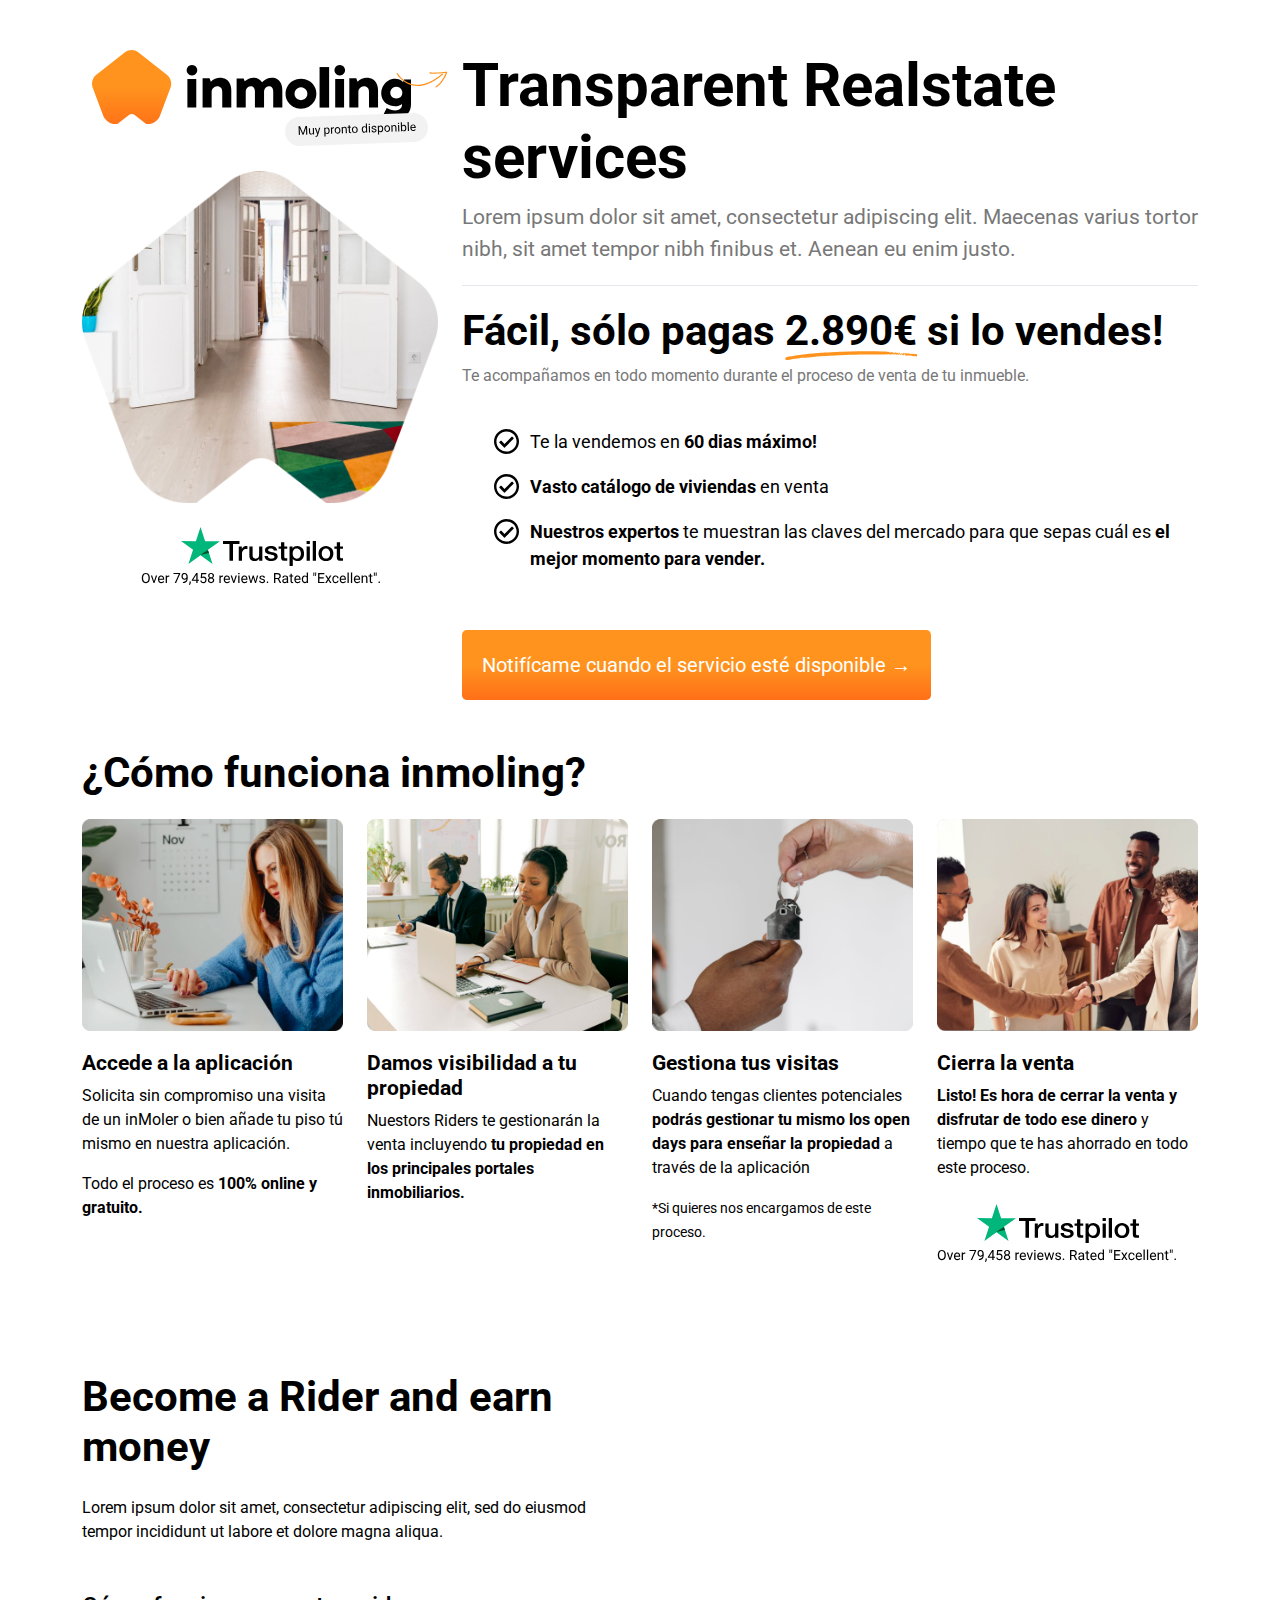
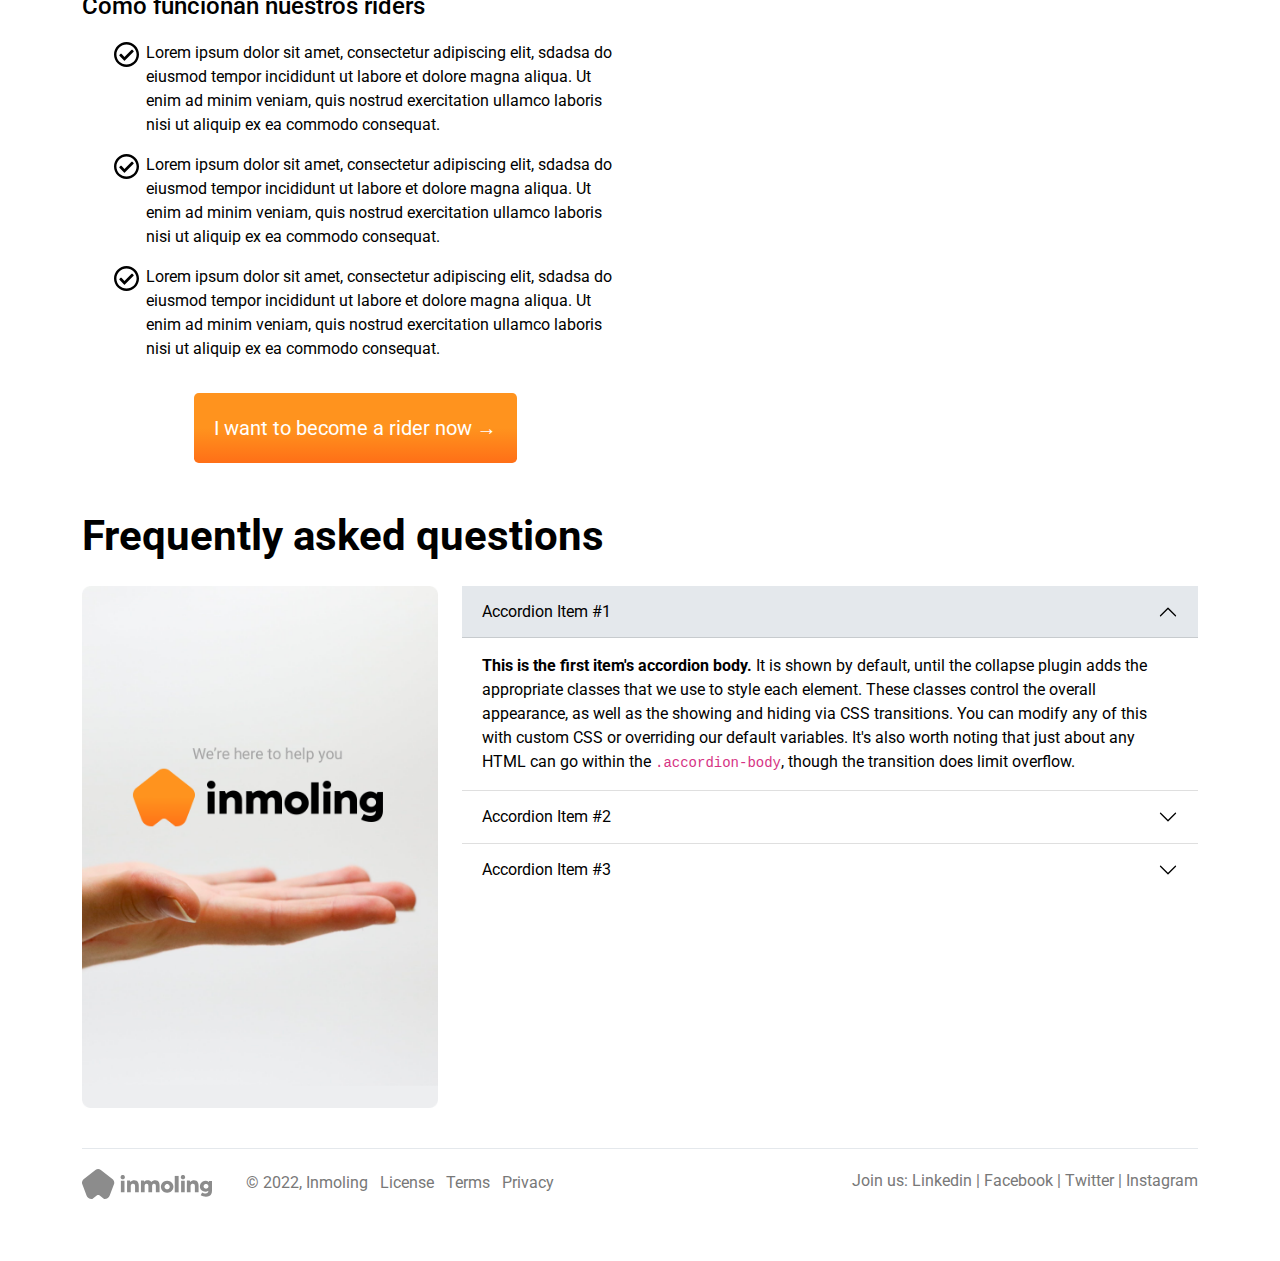
==== inmoling/index.html @ c8039fc0 "up" ====
<!doctype html>
<html lang="en">
  <head>
    <!-- Required meta tags -->
    <meta charset="utf-8">
    <meta name="viewport" content="width=device-width, initial-scale=1">

    <link rel="apple-touch-icon" sizes="180x180" href="apple-touch-icon.png">
    <link rel="icon" type="image/png" sizes="32x32" href="favicon-32x32.png">
    <link rel="icon" type="image/png" sizes="16x16" href="favicon-16x16.png">
    <link rel="manifest" href="site.webmanifest">

    <style>
    @import url('https://fonts.googleapis.com/css2?family=Roboto:wght@300;400;500;700&display=swap');
    </style>

    <!-- Inmoling Prelaunch CSS -->
    <link href="assets/css/inmoling_prelaunch.css" rel="stylesheet" />
    <link href="assets/css/animate.css" rel="stylesheet" />
    <title>Inmoling.com</title>

  </head>

  <body>

  <div class="container">
    <div class="row">
      <div class="col-4">
        <div class="logo text-center">
          <img src="assets/img/logo_prelaunch.svg" alt="" class="img-fluid wow fadeIn">
          <img src="assets/img/2x_glyph_deco.png" alt="" width="374px" class="img-fluid mt-4 wow fadeIn" data-wow-delay="1s">
          <img src="assets/img/trustpilot.svg" alt="" class="img-fluid mt-4 wow fadeIn" data-wow-delay="2s">
          <img src="assets/img/arrow.svg" alt="" class="img-fluid arrow">
        </div>
      </div>
      <div class="col-8">
        <div class="hero-claim">
          <h1 class="wow fadeInRight">Transparent Realstate services</h1>
          <p>Lorem ipsum dolor sit amet, consectetur adipiscing elit. Maecenas varius tortor nibh, sit amet tempor nibh finibus et. Aenean eu enim justo.</p>
        </div>
        <div class="hero-catcher">
          <h1>Fácil, sólo pagas <span class="underline">2.890€</span> si lo vendes!</h1>
          <p>Te acompañamos en todo momento durante el proceso de venta de tu inmueble.</p>
          <ul>
            <li>Te la vendemos en <strong>60 dias máximo!</strong></li>
            <li><strong>Vasto catálogo de viviendas</strong> en venta</li>
            <li><strong>Nuestros expertos</strong> te muestran las claves del mercado para que sepas cuál es <strong>el mejor momento para vender.</strong></li>
          </ul>
          <button type="button" class="btn btn-primary btn-lg in-btn-primary" data-bs-toggle="modal" data-bs-target="#prelaunchModal" >Notifícame cuando el servicio esté disponible →</button>
        </div>
      </div>
    </div>

    <div class="row mt-5">
      <h3 class="in-title-section">¿Cómo funciona inmoling?</h3>
      <div class="col-3">
        <div class="how-it-works">
          <img src="assets/img/how_1.png" alt="" class="img-fluid wow fadeInrounded-3">
          <h5>Accede a la aplicación</h5>
          <p>Solicita sin compromiso una visita de un inMoler o bien añade tu piso tú mismo en nuestra aplicación.</p>
          <p>Todo el proceso es <strong>100% online y gratuito.</strong></p>
        </div>
      </div>
      <div class="col-3">
        <div class="how-it-works">
          <img src="assets/img/how_2.png" alt="" class="img-fluid wow fadeIn rounded-3">
          <h5>Damos visibilidad a tu propiedad</h5>
          <p>Nuestors Riders te gestionarán la venta incluyendo <strong>tu propiedad en los principales portales inmobiliarios.</strong></p>
          <img src="assets/img/part.png" alt="" class="img-fluid rounded-3 wow fadeIn">
        </div>
      </div>
      <div class="col-3">
        <div class="how-it-works">
          <img src="assets/img/how_3.png" alt="" class="img-fluid wow fadeIn rounded-3">
          <h5>Gestiona tus visitas</h5>
          <p>Cuando tengas clientes potenciales <strong>podrás gestionar tu mismo los open days para enseñar la propiedad</strong> a través de la aplicación</p>
          <p><small>*Si quieres nos encargamos de este proceso.</small></p>
        </div>
      </div>
      <div class="col-3">
        <div class="how-it-works">
          <img src="assets/img/how_4.png" alt="" class="img-fluid wow fadeIn rounded-3">
          <h5>Cierra la venta</h5>
          <p><strong>Listo! Es hora de cerrar la venta y disfrutar de todo ese dinero</strong> y tiempo que te has ahorrado en todo este proceso.</p>
          <img src="assets/img/trustpilot.svg" alt="" class="mt-2">
        </div>
      </div>
    </div>

    <div class="row my-5">
      <div class="col-6">
        <div class="become-rider">
          <h3 class="in-title-section mb-4">Become a Rider and earn money</h3>
          <p>Lorem ipsum dolor sit amet, consectetur adipiscing elit, sed do eiusmod tempor incididunt ut labore et dolore magna aliqua.</p>
          <h4 class="mt-5">Cómo funcionan nuestros riders</h4>
          <ul>
            <li>Lorem ipsum dolor sit amet, consectetur adipiscing elit, sdadsa do eiusmod tempor incididunt ut labore et dolore magna aliqua. Ut enim ad minim veniam, quis nostrud exercitation ullamco laboris nisi ut aliquip ex ea commodo consequat.</li>
            <li>Lorem ipsum dolor sit amet, consectetur adipiscing elit, sdadsa do eiusmod tempor incididunt ut labore et dolore magna aliqua. Ut enim ad minim veniam, quis nostrud exercitation ullamco laboris nisi ut aliquip ex ea commodo consequat.</li>
            <li>Lorem ipsum dolor sit amet, consectetur adipiscing elit, sdadsa do eiusmod tempor incididunt ut labore et dolore magna aliqua. Ut enim ad minim veniam, quis nostrud exercitation ullamco laboris nisi ut aliquip ex ea commodo consequat.</li>
          </ul>
          <div class="d-flex justify-content-center">
            <button type="button" class="btn btn-primary btn-lg in-btn-primary" data-bs-toggle="modal" data-bs-target="#prelaunchModal" >I want to become a rider now →</button>
          </div>
        </div>
      </div>
      <div class="col-6">
        <img src="assets/img/rider.png" alt="" class="img-fluid rounded-3 wow fadeIn" data-wow-delay="1s">
      </div>
    </div>

    <div class="row">
      <h3 class="in-title-section mb-4">Frequently asked questions</h3>
      <div class="col-4">
        <img src="assets/img/faq.png" alt="" class="img-fluid rounded-3">
      </div>
      <div class="col-8">
        <div class="accordion accordion-flush" id="accordionPanelsStayOpenExample">
          <div class="accordion-item">
            <h2 class="accordion-header" id="panelsStayOpen-headingOne">
              <button class="accordion-button" type="button" data-bs-toggle="collapse" data-bs-target="#panelsStayOpen-collapseOne" aria-expanded="true" aria-controls="panelsStayOpen-collapseOne">
                Accordion Item #1
              </button>
            </h2>
            <div id="panelsStayOpen-collapseOne" class="accordion-collapse collapse show" aria-labelledby="panelsStayOpen-headingOne">
              <div class="accordion-body">
                <strong>This is the first item's accordion body.</strong> It is shown by default, until the collapse plugin adds the appropriate classes that we use to style each element. These classes control the overall appearance, as well as the showing and hiding via CSS transitions. You can modify any of this with custom CSS or overriding our default variables. It's also worth noting that just about any HTML can go within the <code>.accordion-body</code>, though the transition does limit overflow.
              </div>
            </div>
          </div>
          <div class="accordion-item">
            <h2 class="accordion-header" id="panelsStayOpen-headingTwo">
              <button class="accordion-button collapsed" type="button" data-bs-toggle="collapse" data-bs-target="#panelsStayOpen-collapseTwo" aria-expanded="false" aria-controls="panelsStayOpen-collapseTwo">
                Accordion Item #2
              </button>
            </h2>
            <div id="panelsStayOpen-collapseTwo" class="accordion-collapse collapse" aria-labelledby="panelsStayOpen-headingTwo">
              <div class="accordion-body">
                <strong>This is the second item's accordion body.</strong> It is hidden by default, until the collapse plugin adds the appropriate classes that we use to style each element. These classes control the overall appearance, as well as the showing and hiding via CSS transitions. You can modify any of this with custom CSS or overriding our default variables. It's also worth noting that just about any HTML can go within the <code>.accordion-body</code>, though the transition does limit overflow.
              </div>
            </div>
          </div>
          <div class="accordion-item">
            <h2 class="accordion-header" id="panelsStayOpen-headingThree">
              <button class="accordion-button collapsed" type="button" data-bs-toggle="collapse" data-bs-target="#panelsStayOpen-collapseThree" aria-expanded="false" aria-controls="panelsStayOpen-collapseThree">
                Accordion Item #3
              </button>
            </h2>
            <div id="panelsStayOpen-collapseThree" class="accordion-collapse collapse" aria-labelledby="panelsStayOpen-headingThree">
              <div class="accordion-body">
                <strong>This is the third item's accordion body.</strong> It is hidden by default, until the collapse plugin adds the appropriate classes that we use to style each element. These classes control the overall appearance, as well as the showing and hiding via CSS transitions. You can modify any of this with custom CSS or overriding our default variables. It's also worth noting that just about any HTML can go within the <code>.accordion-body</code>, though the transition does limit overflow.
              </div>
            </div>
          </div>
        </div>
      </div>
    </div>

    <footer>
      <div class="d-flex justify-content-between">
          
          <div>
          <img src="assets/img/logo_footer.svg" alt="" class="img-fluid d-inline-block">
          <ul class="list-inline d-inline-block">
            <li class="list-inline-item">© 2022, Inmoling</li>
            <li class="list-inline-item">License</li>
            <li class="list-inline-item">Terms</li>
            <li class="list-inline-item">Privacy</li>
          </ul>
          </div>

          <div>
            <p>Join us: Linkedin | Facebook | Twitter | Instagram</p>
          </div>
        
      </div>
    </footer>

  </div><!-- container -->

<!-- Prelaunchmodal -->
<div class="modal fade" id="prelaunchModal" tabindex="-1" aria-labelledby="prelaunchModal" aria-hidden="true">
  <div class="modal-dialog modal-lg md-prelaunch">
    <div class="modal-content">
      
      <div class="modal-body">
        <h4 class="text-center">Te avisaremos cuando estemos online</h4>
        <p class="text-center">Lorem ipsum dolor sit amet, consectetur adipiscing elit.</p>
        <form action="">
          <div class="mb-3">
            <label for="InputName" class="form-label">Nombre completo</label>
            <input type="text" class="form-control" id="InputName" aria-describedby="emailName">
            <div id="emailHelp" class="form-text">Introduce tu nombre y apellidos para contactar contigo.</div>
          </div>
          <div class="mb-3">
            <label for="InputEmail1" class="form-label">Email address</label>
            <input type="email" class="form-control" id="InputEmail1" aria-describedby="emailHelp">
            <div id="emailHelp" class="form-text">We'll never share your email with anyone else.</div>
          </div>
          <div class="mb-1 form-check">
            <input type="checkbox" class="form-check-input" id="checkSeller" checked>
            <label class="form-check-label" for="checkSeller">Quiero vender una vivienda</label>
          </div>
          <div class="form-check">
            <input type="checkbox" class="form-check-input" id="checkBuyer">
            <label class="form-check-label" for="checkBuyer">Busco una vivienda para comprar</label>
          </div>
        </form>
      </div>
      <div class="modal-footer">
        <button type="button" class="btn btn-secondary" data-bs-dismiss="modal">Cancelar</button>
        <button type="button" class="btn btn-primary in-btn-primary">Notifícame cuando Inmoling esté online →</button>
      </div>
    </div>
  </div>
</div>
    

    <!-- Optional JavaScript; choose one of the two! -->

    <!-- Option 1: Bootstrap Bundle with Popper -->
    <script src="https://cdn.jsdelivr.net/npm/bootstrap@5.0.2/dist/js/bootstrap.bundle.min.js" integrity="sha384-MrcW6ZMFYlzcLA8Nl+NtUVF0sA7MsXsP1UyJoMp4YLEuNSfAP+JcXn/tWtIaxVXM" crossorigin="anonymous"></script>

    <script src="assets/js/wow/wow.min.js"></script>
    <script>new WOW().init();</script>


    <!-- Option 2: Separate Popper and Bootstrap JS -->
    <!--
    <script src="https://cdn.jsdelivr.net/npm/@popperjs/core@2.9.2/dist/umd/popper.min.js" integrity="sha384-IQsoLXl5PILFhosVNubq5LC7Qb9DXgDA9i+tQ8Zj3iwWAwPtgFTxbJ8NT4GN1R8p" crossorigin="anonymous"></script>
    <script src="https://cdn.jsdelivr.net/npm/bootstrap@5.0.2/dist/js/bootstrap.min.js" integrity="sha384-cVKIPhGWiC2Al4u+LWgxfKTRIcfu0JTxR+EQDz/bgldoEyl4H0zUF0QKbrJ0EcQF" crossorigin="anonymous"></script>
    -->
  </body>
</html>
---- inmoling/assets/css/inmoling_prelaunch.css ----
@charset "UTF-8";
body {
  padding: 50px 0;
}

.in-btn-primary {
  background-image: linear-gradient(180deg, #FF931E 50%, #FF6F17 100%) !important;
  color: #fff;
  border-color: transparent !important;
  border: none !important;
}
.in-btn-primary:hover {
  background-image: linear-gradient(180deg, #FF991E 50%, #FFB317 100%) !important;
}
.in-btn-primary.btn-lg, .btn-group-lg > .in-btn-primary.btn {
  padding: 20px;
}

.in-title-section {
  font-size: 42px;
  margin: 0;
  font-weight: 700;
}

/*!
 * Bootstrap v5.0.2 (https://getbootstrap.com/)
 * Copyright 2011-2021 The Bootstrap Authors
 * Copyright 2011-2021 Twitter, Inc.
 * Licensed under MIT (https://github.com/twbs/bootstrap/blob/main/LICENSE)
 */
:root {
  --bs-blue: #0d6efd;
  --bs-indigo: #6610f2;
  --bs-purple: #6f42c1;
  --bs-pink: #d63384;
  --bs-red: #dc3545;
  --bs-orange: #fd7e14;
  --bs-yellow: #ffc107;
  --bs-green: #198754;
  --bs-teal: #20c997;
  --bs-cyan: #0dcaf0;
  --bs-white: #fff;
  --bs-gray: #6c757d;
  --bs-gray-dark: #343a40;
  --bs-primary: #0d6efd;
  --bs-secondary: #6c757d;
  --bs-success: #198754;
  --bs-info: #0dcaf0;
  --bs-warning: #ffc107;
  --bs-danger: #dc3545;
  --bs-light: #f8f9fa;
  --bs-dark: #212529;
  --bs-font-sans-serif: system-ui, -apple-system, "Segoe UI", Roboto, "Helvetica Neue", Arial, "Noto Sans", "Liberation Sans", sans-serif, "Apple Color Emoji", "Segoe UI Emoji", "Segoe UI Symbol", "Noto Color Emoji";
  --bs-font-monospace: SFMono-Regular, Menlo, Monaco, Consolas, "Liberation Mono", "Courier New", monospace;
  --bs-gradient: linear-gradient(180deg, rgba(255, 255, 255, 0.15), rgba(255, 255, 255, 0));
}

*,
*::before,
*::after {
  box-sizing: border-box;
}

@media (prefers-reduced-motion: no-preference) {
  :root {
    scroll-behavior: smooth;
  }
}

body {
  margin: 0;
  font-family: "Roboto", sans-serif;
  font-size: 1rem;
  font-weight: 400;
  line-height: 1.5;
  color: #000;
  background-color: #fff;
  -webkit-text-size-adjust: 100%;
  -webkit-tap-highlight-color: rgba(0, 0, 0, 0);
}

hr {
  margin: 1rem 0;
  color: inherit;
  background-color: currentColor;
  border: 0;
  opacity: 0.25;
}

hr:not([size]) {
  height: 1px;
}

h6, .h6, h5, .h5, h4, .h4, h3, .h3, h2, .h2, h1, .h1 {
  margin-top: 0;
  margin-bottom: 0.5rem;
  font-weight: 500;
  line-height: 1.2;
}

h1, .h1 {
  font-size: calc(1.375rem + 1.5vw);
}
@media (min-width: 1200px) {
  h1, .h1 {
    font-size: 2.5rem;
  }
}

h2, .h2 {
  font-size: calc(1.325rem + 0.9vw);
}
@media (min-width: 1200px) {
  h2, .h2 {
    font-size: 2rem;
  }
}

h3, .h3 {
  font-size: calc(1.3rem + 0.6vw);
}
@media (min-width: 1200px) {
  h3, .h3 {
    font-size: 1.75rem;
  }
}

h4, .h4 {
  font-size: calc(1.275rem + 0.3vw);
}
@media (min-width: 1200px) {
  h4, .h4 {
    font-size: 1.5rem;
  }
}

h5, .h5 {
  font-size: 1.25rem;
}

h6, .h6 {
  font-size: 1rem;
}

p {
  margin-top: 0;
  margin-bottom: 1rem;
}

abbr[title],
abbr[data-bs-original-title] {
  text-decoration: underline dotted;
  cursor: help;
  text-decoration-skip-ink: none;
}

address {
  margin-bottom: 1rem;
  font-style: normal;
  line-height: inherit;
}

ol,
ul {
  padding-left: 2rem;
}

ol,
ul,
dl {
  margin-top: 0;
  margin-bottom: 1rem;
}

ol ol,
ul ul,
ol ul,
ul ol {
  margin-bottom: 0;
}

dt {
  font-weight: 700;
}

dd {
  margin-bottom: 0.5rem;
  margin-left: 0;
}

blockquote {
  margin: 0 0 1rem;
}

b,
strong {
  font-weight: bolder;
}

small, .small {
  font-size: 0.875em;
}

mark, .mark {
  padding: 0.2em;
  background-color: #fcf8e3;
}

sub,
sup {
  position: relative;
  font-size: 0.75em;
  line-height: 0;
  vertical-align: baseline;
}

sub {
  bottom: -0.25em;
}

sup {
  top: -0.5em;
}

a {
  color: #0d6efd;
  text-decoration: underline;
}
a:hover {
  color: #0a58ca;
}

a:not([href]):not([class]), a:not([href]):not([class]):hover {
  color: inherit;
  text-decoration: none;
}

pre,
code,
kbd,
samp {
  font-family: var(--bs-font-monospace);
  font-size: 1em;
  direction: ltr /* rtl:ignore */;
  unicode-bidi: bidi-override;
}

pre {
  display: block;
  margin-top: 0;
  margin-bottom: 1rem;
  overflow: auto;
  font-size: 0.875em;
}
pre code {
  font-size: inherit;
  color: inherit;
  word-break: normal;
}

code {
  font-size: 0.875em;
  color: #d63384;
  word-wrap: break-word;
}
a > code {
  color: inherit;
}

kbd {
  padding: 0.2rem 0.4rem;
  font-size: 0.875em;
  color: #fff;
  background-color: #212529;
  border-radius: 0.2rem;
}
kbd kbd {
  padding: 0;
  font-size: 1em;
  font-weight: 700;
}

figure {
  margin: 0 0 1rem;
}

img,
svg {
  vertical-align: middle;
}

table {
  caption-side: bottom;
  border-collapse: collapse;
}

caption {
  padding-top: 0.5rem;
  padding-bottom: 0.5rem;
  color: #6c757d;
  text-align: left;
}

th {
  text-align: inherit;
  text-align: -webkit-match-parent;
}

thead,
tbody,
tfoot,
tr,
td,
th {
  border-color: inherit;
  border-style: solid;
  border-width: 0;
}

label {
  display: inline-block;
}

button {
  border-radius: 0;
}

button:focus:not(:focus-visible) {
  outline: 0;
}

input,
button,
select,
optgroup,
textarea {
  margin: 0;
  font-family: inherit;
  font-size: inherit;
  line-height: inherit;
}

button,
select {
  text-transform: none;
}

[role=button] {
  cursor: pointer;
}

select {
  word-wrap: normal;
}
select:disabled {
  opacity: 1;
}

[list]::-webkit-calendar-picker-indicator {
  display: none;
}

button,
[type=button],
[type=reset],
[type=submit] {
  -webkit-appearance: button;
}
button:not(:disabled),
[type=button]:not(:disabled),
[type=reset]:not(:disabled),
[type=submit]:not(:disabled) {
  cursor: pointer;
}

::-moz-focus-inner {
  padding: 0;
  border-style: none;
}

textarea {
  resize: vertical;
}

fieldset {
  min-width: 0;
  padding: 0;
  margin: 0;
  border: 0;
}

legend {
  float: left;
  width: 100%;
  padding: 0;
  margin-bottom: 0.5rem;
  font-size: calc(1.275rem + 0.3vw);
  line-height: inherit;
}
@media (min-width: 1200px) {
  legend {
    font-size: 1.5rem;
  }
}
legend + * {
  clear: left;
}

::-webkit-datetime-edit-fields-wrapper,
::-webkit-datetime-edit-text,
::-webkit-datetime-edit-minute,
::-webkit-datetime-edit-hour-field,
::-webkit-datetime-edit-day-field,
::-webkit-datetime-edit-month-field,
::-webkit-datetime-edit-year-field {
  padding: 0;
}

::-webkit-inner-spin-button {
  height: auto;
}

[type=search] {
  outline-offset: -2px;
  -webkit-appearance: textfield;
}

/* rtl:raw:
[type="tel"],
[type="url"],
[type="email"],
[type="number"] {
  direction: ltr;
}
*/
::-webkit-search-decoration {
  -webkit-appearance: none;
}

::-webkit-color-swatch-wrapper {
  padding: 0;
}

::file-selector-button {
  font: inherit;
}

::-webkit-file-upload-button {
  font: inherit;
  -webkit-appearance: button;
}

output {
  display: inline-block;
}

iframe {
  border: 0;
}

summary {
  display: list-item;
  cursor: pointer;
}

progress {
  vertical-align: baseline;
}

[hidden] {
  display: none !important;
}

.lead {
  font-size: 1.25rem;
  font-weight: 300;
}

.display-1 {
  font-size: calc(1.625rem + 4.5vw);
  font-weight: 300;
  line-height: 1.2;
}
@media (min-width: 1200px) {
  .display-1 {
    font-size: 5rem;
  }
}

.display-2 {
  font-size: calc(1.575rem + 3.9vw);
  font-weight: 300;
  line-height: 1.2;
}
@media (min-width: 1200px) {
  .display-2 {
    font-size: 4.5rem;
  }
}

.display-3 {
  font-size: calc(1.525rem + 3.3vw);
  font-weight: 300;
  line-height: 1.2;
}
@media (min-width: 1200px) {
  .display-3 {
    font-size: 4rem;
  }
}

.display-4 {
  font-size: calc(1.475rem + 2.7vw);
  font-weight: 300;
  line-height: 1.2;
}
@media (min-width: 1200px) {
  .display-4 {
    font-size: 3.5rem;
  }
}

.display-5 {
  font-size: calc(1.425rem + 2.1vw);
  font-weight: 300;
  line-height: 1.2;
}
@media (min-width: 1200px) {
  .display-5 {
    font-size: 3rem;
  }
}

.display-6 {
  font-size: calc(1.375rem + 1.5vw);
  font-weight: 300;
  line-height: 1.2;
}
@media (min-width: 1200px) {
  .display-6 {
    font-size: 2.5rem;
  }
}

.list-unstyled {
  padding-left: 0;
  list-style: none;
}

.list-inline {
  padding-left: 0;
  list-style: none;
}

.list-inline-item {
  display: inline-block;
}
.list-inline-item:not(:last-child) {
  margin-right: 0.5rem;
}

.initialism {
  font-size: 0.875em;
  text-transform: uppercase;
}

.blockquote {
  margin-bottom: 1rem;
  font-size: 1.25rem;
}
.blockquote > :last-child {
  margin-bottom: 0;
}

.blockquote-footer {
  margin-top: -1rem;
  margin-bottom: 1rem;
  font-size: 0.875em;
  color: #6c757d;
}
.blockquote-footer::before {
  content: "— ";
}

.img-fluid {
  max-width: 100%;
  height: auto;
}

.img-thumbnail {
  padding: 0.25rem;
  background-color: #fff;
  border: 1px solid #dee2e6;
  border-radius: 0.25rem;
  max-width: 100%;
  height: auto;
}

.figure {
  display: inline-block;
}

.figure-img {
  margin-bottom: 0.5rem;
  line-height: 1;
}

.figure-caption {
  font-size: 0.875em;
  color: #6c757d;
}

.container,
.container-fluid,
.container-xxl,
.container-xl,
.container-lg,
.container-md,
.container-sm {
  width: 100%;
  padding-right: var(--bs-gutter-x, 0.75rem);
  padding-left: var(--bs-gutter-x, 0.75rem);
  margin-right: auto;
  margin-left: auto;
}

@media (min-width: 576px) {
  .container-sm, .container {
    max-width: 540px;
  }
}
@media (min-width: 768px) {
  .container-md, .container-sm, .container {
    max-width: 720px;
  }
}
@media (min-width: 992px) {
  .container-lg, .container-md, .container-sm, .container {
    max-width: 960px;
  }
}
@media (min-width: 1200px) {
  .container-xl, .container-lg, .container-md, .container-sm, .container {
    max-width: 1140px;
  }
}
@media (min-width: 1400px) {
  .container-xxl, .container-xl, .container-lg, .container-md, .container-sm, .container {
    max-width: 1320px;
  }
}
.row {
  --bs-gutter-x: 1.5rem;
  --bs-gutter-y: 0;
  display: flex;
  flex-wrap: wrap;
  margin-top: calc(var(--bs-gutter-y) * -1);
  margin-right: calc(var(--bs-gutter-x) * -0.5);
  margin-left: calc(var(--bs-gutter-x) * -0.5);
}
.row > * {
  flex-shrink: 0;
  width: 100%;
  max-width: 100%;
  padding-right: calc(var(--bs-gutter-x) * 0.5);
  padding-left: calc(var(--bs-gutter-x) * 0.5);
  margin-top: var(--bs-gutter-y);
}

.col {
  flex: 1 0 0%;
}

.row-cols-auto > * {
  flex: 0 0 auto;
  width: auto;
}

.row-cols-1 > * {
  flex: 0 0 auto;
  width: 100%;
}

.row-cols-2 > * {
  flex: 0 0 auto;
  width: 50%;
}

.row-cols-3 > * {
  flex: 0 0 auto;
  width: 33.3333333333%;
}

.row-cols-4 > * {
  flex: 0 0 auto;
  width: 25%;
}

.row-cols-5 > * {
  flex: 0 0 auto;
  width: 20%;
}

.row-cols-6 > * {
  flex: 0 0 auto;
  width: 16.6666666667%;
}

@media (min-width: 576px) {
  .col-sm {
    flex: 1 0 0%;
  }

  .row-cols-sm-auto > * {
    flex: 0 0 auto;
    width: auto;
  }

  .row-cols-sm-1 > * {
    flex: 0 0 auto;
    width: 100%;
  }

  .row-cols-sm-2 > * {
    flex: 0 0 auto;
    width: 50%;
  }

  .row-cols-sm-3 > * {
    flex: 0 0 auto;
    width: 33.3333333333%;
  }

  .row-cols-sm-4 > * {
    flex: 0 0 auto;
    width: 25%;
  }

  .row-cols-sm-5 > * {
    flex: 0 0 auto;
    width: 20%;
  }

  .row-cols-sm-6 > * {
    flex: 0 0 auto;
    width: 16.6666666667%;
  }
}
@media (min-width: 768px) {
  .col-md {
    flex: 1 0 0%;
  }

  .row-cols-md-auto > * {
    flex: 0 0 auto;
    width: auto;
  }

  .row-cols-md-1 > * {
    flex: 0 0 auto;
    width: 100%;
  }

  .row-cols-md-2 > * {
    flex: 0 0 auto;
    width: 50%;
  }

  .row-cols-md-3 > * {
    flex: 0 0 auto;
    width: 33.3333333333%;
  }

  .row-cols-md-4 > * {
    flex: 0 0 auto;
    width: 25%;
  }

  .row-cols-md-5 > * {
    flex: 0 0 auto;
    width: 20%;
  }

  .row-cols-md-6 > * {
    flex: 0 0 auto;
    width: 16.6666666667%;
  }
}
@media (min-width: 992px) {
  .col-lg {
    flex: 1 0 0%;
  }

  .row-cols-lg-auto > * {
    flex: 0 0 auto;
    width: auto;
  }

  .row-cols-lg-1 > * {
    flex: 0 0 auto;
    width: 100%;
  }

  .row-cols-lg-2 > * {
    flex: 0 0 auto;
    width: 50%;
  }

  .row-cols-lg-3 > * {
    flex: 0 0 auto;
    width: 33.3333333333%;
  }

  .row-cols-lg-4 > * {
    flex: 0 0 auto;
    width: 25%;
  }

  .row-cols-lg-5 > * {
    flex: 0 0 auto;
    width: 20%;
  }

  .row-cols-lg-6 > * {
    flex: 0 0 auto;
    width: 16.6666666667%;
  }
}
@media (min-width: 1200px) {
  .col-xl {
    flex: 1 0 0%;
  }

  .row-cols-xl-auto > * {
    flex: 0 0 auto;
    width: auto;
  }

  .row-cols-xl-1 > * {
    flex: 0 0 auto;
    width: 100%;
  }

  .row-cols-xl-2 > * {
    flex: 0 0 auto;
    width: 50%;
  }

  .row-cols-xl-3 > * {
    flex: 0 0 auto;
    width: 33.3333333333%;
  }

  .row-cols-xl-4 > * {
    flex: 0 0 auto;
    width: 25%;
  }

  .row-cols-xl-5 > * {
    flex: 0 0 auto;
    width: 20%;
  }

  .row-cols-xl-6 > * {
    flex: 0 0 auto;
    width: 16.6666666667%;
  }
}
@media (min-width: 1400px) {
  .col-xxl {
    flex: 1 0 0%;
  }

  .row-cols-xxl-auto > * {
    flex: 0 0 auto;
    width: auto;
  }

  .row-cols-xxl-1 > * {
    flex: 0 0 auto;
    width: 100%;
  }

  .row-cols-xxl-2 > * {
    flex: 0 0 auto;
    width: 50%;
  }

  .row-cols-xxl-3 > * {
    flex: 0 0 auto;
    width: 33.3333333333%;
  }

  .row-cols-xxl-4 > * {
    flex: 0 0 auto;
    width: 25%;
  }

  .row-cols-xxl-5 > * {
    flex: 0 0 auto;
    width: 20%;
  }

  .row-cols-xxl-6 > * {
    flex: 0 0 auto;
    width: 16.6666666667%;
  }
}
.col-auto {
  flex: 0 0 auto;
  width: auto;
}

.col-1 {
  flex: 0 0 auto;
  width: 8.33333333%;
}

.col-2 {
  flex: 0 0 auto;
  width: 16.66666667%;
}

.col-3 {
  flex: 0 0 auto;
  width: 25%;
}

.col-4 {
  flex: 0 0 auto;
  width: 33.33333333%;
}

.col-5 {
  flex: 0 0 auto;
  width: 41.66666667%;
}

.col-6 {
  flex: 0 0 auto;
  width: 50%;
}

.col-7 {
  flex: 0 0 auto;
  width: 58.33333333%;
}

.col-8 {
  flex: 0 0 auto;
  width: 66.66666667%;
}

.col-9 {
  flex: 0 0 auto;
  width: 75%;
}

.col-10 {
  flex: 0 0 auto;
  width: 83.33333333%;
}

.col-11 {
  flex: 0 0 auto;
  width: 91.66666667%;
}

.col-12 {
  flex: 0 0 auto;
  width: 100%;
}

.offset-1 {
  margin-left: 8.33333333%;
}

.offset-2 {
  margin-left: 16.66666667%;
}

.offset-3 {
  margin-left: 25%;
}

.offset-4 {
  margin-left: 33.33333333%;
}

.offset-5 {
  margin-left: 41.66666667%;
}

.offset-6 {
  margin-left: 50%;
}

.offset-7 {
  margin-left: 58.33333333%;
}

.offset-8 {
  margin-left: 66.66666667%;
}

.offset-9 {
  margin-left: 75%;
}

.offset-10 {
  margin-left: 83.33333333%;
}

.offset-11 {
  margin-left: 91.66666667%;
}

.g-0,
.gx-0 {
  --bs-gutter-x: 0;
}

.g-0,
.gy-0 {
  --bs-gutter-y: 0;
}

.g-1,
.gx-1 {
  --bs-gutter-x: 0.25rem;
}

.g-1,
.gy-1 {
  --bs-gutter-y: 0.25rem;
}

.g-2,
.gx-2 {
  --bs-gutter-x: 0.5rem;
}

.g-2,
.gy-2 {
  --bs-gutter-y: 0.5rem;
}

.g-3,
.gx-3 {
  --bs-gutter-x: 1rem;
}

.g-3,
.gy-3 {
  --bs-gutter-y: 1rem;
}

.g-4,
.gx-4 {
  --bs-gutter-x: 1.5rem;
}

.g-4,
.gy-4 {
  --bs-gutter-y: 1.5rem;
}

.g-5,
.gx-5 {
  --bs-gutter-x: 3rem;
}

.g-5,
.gy-5 {
  --bs-gutter-y: 3rem;
}

@media (min-width: 576px) {
  .col-sm-auto {
    flex: 0 0 auto;
    width: auto;
  }

  .col-sm-1 {
    flex: 0 0 auto;
    width: 8.33333333%;
  }

  .col-sm-2 {
    flex: 0 0 auto;
    width: 16.66666667%;
  }

  .col-sm-3 {
    flex: 0 0 auto;
    width: 25%;
  }

  .col-sm-4 {
    flex: 0 0 auto;
    width: 33.33333333%;
  }

  .col-sm-5 {
    flex: 0 0 auto;
    width: 41.66666667%;
  }

  .col-sm-6 {
    flex: 0 0 auto;
    width: 50%;
  }

  .col-sm-7 {
    flex: 0 0 auto;
    width: 58.33333333%;
  }

  .col-sm-8 {
    flex: 0 0 auto;
    width: 66.66666667%;
  }

  .col-sm-9 {
    flex: 0 0 auto;
    width: 75%;
  }

  .col-sm-10 {
    flex: 0 0 auto;
    width: 83.33333333%;
  }

  .col-sm-11 {
    flex: 0 0 auto;
    width: 91.66666667%;
  }

  .col-sm-12 {
    flex: 0 0 auto;
    width: 100%;
  }

  .offset-sm-0 {
    margin-left: 0;
  }

  .offset-sm-1 {
    margin-left: 8.33333333%;
  }

  .offset-sm-2 {
    margin-left: 16.66666667%;
  }

  .offset-sm-3 {
    margin-left: 25%;
  }

  .offset-sm-4 {
    margin-left: 33.33333333%;
  }

  .offset-sm-5 {
    margin-left: 41.66666667%;
  }

  .offset-sm-6 {
    margin-left: 50%;
  }

  .offset-sm-7 {
    margin-left: 58.33333333%;
  }

  .offset-sm-8 {
    margin-left: 66.66666667%;
  }

  .offset-sm-9 {
    margin-left: 75%;
  }

  .offset-sm-10 {
    margin-left: 83.33333333%;
  }

  .offset-sm-11 {
    margin-left: 91.66666667%;
  }

  .g-sm-0,
.gx-sm-0 {
    --bs-gutter-x: 0;
  }

  .g-sm-0,
.gy-sm-0 {
    --bs-gutter-y: 0;
  }

  .g-sm-1,
.gx-sm-1 {
    --bs-gutter-x: 0.25rem;
  }

  .g-sm-1,
.gy-sm-1 {
    --bs-gutter-y: 0.25rem;
  }

  .g-sm-2,
.gx-sm-2 {
    --bs-gutter-x: 0.5rem;
  }

  .g-sm-2,
.gy-sm-2 {
    --bs-gutter-y: 0.5rem;
  }

  .g-sm-3,
.gx-sm-3 {
    --bs-gutter-x: 1rem;
  }

  .g-sm-3,
.gy-sm-3 {
    --bs-gutter-y: 1rem;
  }

  .g-sm-4,
.gx-sm-4 {
    --bs-gutter-x: 1.5rem;
  }

  .g-sm-4,
.gy-sm-4 {
    --bs-gutter-y: 1.5rem;
  }

  .g-sm-5,
.gx-sm-5 {
    --bs-gutter-x: 3rem;
  }

  .g-sm-5,
.gy-sm-5 {
    --bs-gutter-y: 3rem;
  }
}
@media (min-width: 768px) {
  .col-md-auto {
    flex: 0 0 auto;
    width: auto;
  }

  .col-md-1 {
    flex: 0 0 auto;
    width: 8.33333333%;
  }

  .col-md-2 {
    flex: 0 0 auto;
    width: 16.66666667%;
  }

  .col-md-3 {
    flex: 0 0 auto;
    width: 25%;
  }

  .col-md-4 {
    flex: 0 0 auto;
    width: 33.33333333%;
  }

  .col-md-5 {
    flex: 0 0 auto;
    width: 41.66666667%;
  }

  .col-md-6 {
    flex: 0 0 auto;
    width: 50%;
  }

  .col-md-7 {
    flex: 0 0 auto;
    width: 58.33333333%;
  }

  .col-md-8 {
    flex: 0 0 auto;
    width: 66.66666667%;
  }

  .col-md-9 {
    flex: 0 0 auto;
    width: 75%;
  }

  .col-md-10 {
    flex: 0 0 auto;
    width: 83.33333333%;
  }

  .col-md-11 {
    flex: 0 0 auto;
    width: 91.66666667%;
  }

  .col-md-12 {
    flex: 0 0 auto;
    width: 100%;
  }

  .offset-md-0 {
    margin-left: 0;
  }

  .offset-md-1 {
    margin-left: 8.33333333%;
  }

  .offset-md-2 {
    margin-left: 16.66666667%;
  }

  .offset-md-3 {
    margin-left: 25%;
  }

  .offset-md-4 {
    margin-left: 33.33333333%;
  }

  .offset-md-5 {
    margin-left: 41.66666667%;
  }

  .offset-md-6 {
    margin-left: 50%;
  }

  .offset-md-7 {
    margin-left: 58.33333333%;
  }

  .offset-md-8 {
    margin-left: 66.66666667%;
  }

  .offset-md-9 {
    margin-left: 75%;
  }

  .offset-md-10 {
    margin-left: 83.33333333%;
  }

  .offset-md-11 {
    margin-left: 91.66666667%;
  }

  .g-md-0,
.gx-md-0 {
    --bs-gutter-x: 0;
  }

  .g-md-0,
.gy-md-0 {
    --bs-gutter-y: 0;
  }

  .g-md-1,
.gx-md-1 {
    --bs-gutter-x: 0.25rem;
  }

  .g-md-1,
.gy-md-1 {
    --bs-gutter-y: 0.25rem;
  }

  .g-md-2,
.gx-md-2 {
    --bs-gutter-x: 0.5rem;
  }

  .g-md-2,
.gy-md-2 {
    --bs-gutter-y: 0.5rem;
  }

  .g-md-3,
.gx-md-3 {
    --bs-gutter-x: 1rem;
  }

  .g-md-3,
.gy-md-3 {
    --bs-gutter-y: 1rem;
  }

  .g-md-4,
.gx-md-4 {
    --bs-gutter-x: 1.5rem;
  }

  .g-md-4,
.gy-md-4 {
    --bs-gutter-y: 1.5rem;
  }

  .g-md-5,
.gx-md-5 {
    --bs-gutter-x: 3rem;
  }

  .g-md-5,
.gy-md-5 {
    --bs-gutter-y: 3rem;
  }
}
@media (min-width: 992px) {
  .col-lg-auto {
    flex: 0 0 auto;
    width: auto;
  }

  .col-lg-1 {
    flex: 0 0 auto;
    width: 8.33333333%;
  }

  .col-lg-2 {
    flex: 0 0 auto;
    width: 16.66666667%;
  }

  .col-lg-3 {
    flex: 0 0 auto;
    width: 25%;
  }

  .col-lg-4 {
    flex: 0 0 auto;
    width: 33.33333333%;
  }

  .col-lg-5 {
    flex: 0 0 auto;
    width: 41.66666667%;
  }

  .col-lg-6 {
    flex: 0 0 auto;
    width: 50%;
  }

  .col-lg-7 {
    flex: 0 0 auto;
    width: 58.33333333%;
  }

  .col-lg-8 {
    flex: 0 0 auto;
    width: 66.66666667%;
  }

  .col-lg-9 {
    flex: 0 0 auto;
    width: 75%;
  }

  .col-lg-10 {
    flex: 0 0 auto;
    width: 83.33333333%;
  }

  .col-lg-11 {
    flex: 0 0 auto;
    width: 91.66666667%;
  }

  .col-lg-12 {
    flex: 0 0 auto;
    width: 100%;
  }

  .offset-lg-0 {
    margin-left: 0;
  }

  .offset-lg-1 {
    margin-left: 8.33333333%;
  }

  .offset-lg-2 {
    margin-left: 16.66666667%;
  }

  .offset-lg-3 {
    margin-left: 25%;
  }

  .offset-lg-4 {
    margin-left: 33.33333333%;
  }

  .offset-lg-5 {
    margin-left: 41.66666667%;
  }

  .offset-lg-6 {
    margin-left: 50%;
  }

  .offset-lg-7 {
    margin-left: 58.33333333%;
  }

  .offset-lg-8 {
    margin-left: 66.66666667%;
  }

  .offset-lg-9 {
    margin-left: 75%;
  }

  .offset-lg-10 {
    margin-left: 83.33333333%;
  }

  .offset-lg-11 {
    margin-left: 91.66666667%;
  }

  .g-lg-0,
.gx-lg-0 {
    --bs-gutter-x: 0;
  }

  .g-lg-0,
.gy-lg-0 {
    --bs-gutter-y: 0;
  }

  .g-lg-1,
.gx-lg-1 {
    --bs-gutter-x: 0.25rem;
  }

  .g-lg-1,
.gy-lg-1 {
    --bs-gutter-y: 0.25rem;
  }

  .g-lg-2,
.gx-lg-2 {
    --bs-gutter-x: 0.5rem;
  }

  .g-lg-2,
.gy-lg-2 {
    --bs-gutter-y: 0.5rem;
  }

  .g-lg-3,
.gx-lg-3 {
    --bs-gutter-x: 1rem;
  }

  .g-lg-3,
.gy-lg-3 {
    --bs-gutter-y: 1rem;
  }

  .g-lg-4,
.gx-lg-4 {
    --bs-gutter-x: 1.5rem;
  }

  .g-lg-4,
.gy-lg-4 {
    --bs-gutter-y: 1.5rem;
  }

  .g-lg-5,
.gx-lg-5 {
    --bs-gutter-x: 3rem;
  }

  .g-lg-5,
.gy-lg-5 {
    --bs-gutter-y: 3rem;
  }
}
@media (min-width: 1200px) {
  .col-xl-auto {
    flex: 0 0 auto;
    width: auto;
  }

  .col-xl-1 {
    flex: 0 0 auto;
    width: 8.33333333%;
  }

  .col-xl-2 {
    flex: 0 0 auto;
    width: 16.66666667%;
  }

  .col-xl-3 {
    flex: 0 0 auto;
    width: 25%;
  }

  .col-xl-4 {
    flex: 0 0 auto;
    width: 33.33333333%;
  }

  .col-xl-5 {
    flex: 0 0 auto;
    width: 41.66666667%;
  }

  .col-xl-6 {
    flex: 0 0 auto;
    width: 50%;
  }

  .col-xl-7 {
    flex: 0 0 auto;
    width: 58.33333333%;
  }

  .col-xl-8 {
    flex: 0 0 auto;
    width: 66.66666667%;
  }

  .col-xl-9 {
    flex: 0 0 auto;
    width: 75%;
  }

  .col-xl-10 {
    flex: 0 0 auto;
    width: 83.33333333%;
  }

  .col-xl-11 {
    flex: 0 0 auto;
    width: 91.66666667%;
  }

  .col-xl-12 {
    flex: 0 0 auto;
    width: 100%;
  }

  .offset-xl-0 {
    margin-left: 0;
  }

  .offset-xl-1 {
    margin-left: 8.33333333%;
  }

  .offset-xl-2 {
    margin-left: 16.66666667%;
  }

  .offset-xl-3 {
    margin-left: 25%;
  }

  .offset-xl-4 {
    margin-left: 33.33333333%;
  }

  .offset-xl-5 {
    margin-left: 41.66666667%;
  }

  .offset-xl-6 {
    margin-left: 50%;
  }

  .offset-xl-7 {
    margin-left: 58.33333333%;
  }

  .offset-xl-8 {
    margin-left: 66.66666667%;
  }

  .offset-xl-9 {
    margin-left: 75%;
  }

  .offset-xl-10 {
    margin-left: 83.33333333%;
  }

  .offset-xl-11 {
    margin-left: 91.66666667%;
  }

  .g-xl-0,
.gx-xl-0 {
    --bs-gutter-x: 0;
  }

  .g-xl-0,
.gy-xl-0 {
    --bs-gutter-y: 0;
  }

  .g-xl-1,
.gx-xl-1 {
    --bs-gutter-x: 0.25rem;
  }

  .g-xl-1,
.gy-xl-1 {
    --bs-gutter-y: 0.25rem;
  }

  .g-xl-2,
.gx-xl-2 {
    --bs-gutter-x: 0.5rem;
  }

  .g-xl-2,
.gy-xl-2 {
    --bs-gutter-y: 0.5rem;
  }

  .g-xl-3,
.gx-xl-3 {
    --bs-gutter-x: 1rem;
  }

  .g-xl-3,
.gy-xl-3 {
    --bs-gutter-y: 1rem;
  }

  .g-xl-4,
.gx-xl-4 {
    --bs-gutter-x: 1.5rem;
  }

  .g-xl-4,
.gy-xl-4 {
    --bs-gutter-y: 1.5rem;
  }

  .g-xl-5,
.gx-xl-5 {
    --bs-gutter-x: 3rem;
  }

  .g-xl-5,
.gy-xl-5 {
    --bs-gutter-y: 3rem;
  }
}
@media (min-width: 1400px) {
  .col-xxl-auto {
    flex: 0 0 auto;
    width: auto;
  }

  .col-xxl-1 {
    flex: 0 0 auto;
    width: 8.33333333%;
  }

  .col-xxl-2 {
    flex: 0 0 auto;
    width: 16.66666667%;
  }

  .col-xxl-3 {
    flex: 0 0 auto;
    width: 25%;
  }

  .col-xxl-4 {
    flex: 0 0 auto;
    width: 33.33333333%;
  }

  .col-xxl-5 {
    flex: 0 0 auto;
    width: 41.66666667%;
  }

  .col-xxl-6 {
    flex: 0 0 auto;
    width: 50%;
  }

  .col-xxl-7 {
    flex: 0 0 auto;
    width: 58.33333333%;
  }

  .col-xxl-8 {
    flex: 0 0 auto;
    width: 66.66666667%;
  }

  .col-xxl-9 {
    flex: 0 0 auto;
    width: 75%;
  }

  .col-xxl-10 {
    flex: 0 0 auto;
    width: 83.33333333%;
  }

  .col-xxl-11 {
    flex: 0 0 auto;
    width: 91.66666667%;
  }

  .col-xxl-12 {
    flex: 0 0 auto;
    width: 100%;
  }

  .offset-xxl-0 {
    margin-left: 0;
  }

  .offset-xxl-1 {
    margin-left: 8.33333333%;
  }

  .offset-xxl-2 {
    margin-left: 16.66666667%;
  }

  .offset-xxl-3 {
    margin-left: 25%;
  }

  .offset-xxl-4 {
    margin-left: 33.33333333%;
  }

  .offset-xxl-5 {
    margin-left: 41.66666667%;
  }

  .offset-xxl-6 {
    margin-left: 50%;
  }

  .offset-xxl-7 {
    margin-left: 58.33333333%;
  }

  .offset-xxl-8 {
    margin-left: 66.66666667%;
  }

  .offset-xxl-9 {
    margin-left: 75%;
  }

  .offset-xxl-10 {
    margin-left: 83.33333333%;
  }

  .offset-xxl-11 {
    margin-left: 91.66666667%;
  }

  .g-xxl-0,
.gx-xxl-0 {
    --bs-gutter-x: 0;
  }

  .g-xxl-0,
.gy-xxl-0 {
    --bs-gutter-y: 0;
  }

  .g-xxl-1,
.gx-xxl-1 {
    --bs-gutter-x: 0.25rem;
  }

  .g-xxl-1,
.gy-xxl-1 {
    --bs-gutter-y: 0.25rem;
  }

  .g-xxl-2,
.gx-xxl-2 {
    --bs-gutter-x: 0.5rem;
  }

  .g-xxl-2,
.gy-xxl-2 {
    --bs-gutter-y: 0.5rem;
  }

  .g-xxl-3,
.gx-xxl-3 {
    --bs-gutter-x: 1rem;
  }

  .g-xxl-3,
.gy-xxl-3 {
    --bs-gutter-y: 1rem;
  }

  .g-xxl-4,
.gx-xxl-4 {
    --bs-gutter-x: 1.5rem;
  }

  .g-xxl-4,
.gy-xxl-4 {
    --bs-gutter-y: 1.5rem;
  }

  .g-xxl-5,
.gx-xxl-5 {
    --bs-gutter-x: 3rem;
  }

  .g-xxl-5,
.gy-xxl-5 {
    --bs-gutter-y: 3rem;
  }
}
.table {
  --bs-table-bg: transparent;
  --bs-table-accent-bg: transparent;
  --bs-table-striped-color: #000;
  --bs-table-striped-bg: rgba(0, 0, 0, 0.05);
  --bs-table-active-color: #000;
  --bs-table-active-bg: rgba(0, 0, 0, 0.1);
  --bs-table-hover-color: #000;
  --bs-table-hover-bg: rgba(0, 0, 0, 0.075);
  width: 100%;
  margin-bottom: 1rem;
  color: #000;
  vertical-align: top;
  border-color: #dee2e6;
}
.table > :not(caption) > * > * {
  padding: 0.5rem 0.5rem;
  background-color: var(--bs-table-bg);
  border-bottom-width: 1px;
  box-shadow: inset 0 0 0 9999px var(--bs-table-accent-bg);
}
.table > tbody {
  vertical-align: inherit;
}
.table > thead {
  vertical-align: bottom;
}
.table > :not(:last-child) > :last-child > * {
  border-bottom-color: currentColor;
}

.caption-top {
  caption-side: top;
}

.table-sm > :not(caption) > * > * {
  padding: 0.25rem 0.25rem;
}

.table-bordered > :not(caption) > * {
  border-width: 1px 0;
}
.table-bordered > :not(caption) > * > * {
  border-width: 0 1px;
}

.table-borderless > :not(caption) > * > * {
  border-bottom-width: 0;
}

.table-striped > tbody > tr:nth-of-type(odd) {
  --bs-table-accent-bg: var(--bs-table-striped-bg);
  color: var(--bs-table-striped-color);
}

.table-active {
  --bs-table-accent-bg: var(--bs-table-active-bg);
  color: var(--bs-table-active-color);
}

.table-hover > tbody > tr:hover {
  --bs-table-accent-bg: var(--bs-table-hover-bg);
  color: var(--bs-table-hover-color);
}

.table-primary {
  --bs-table-bg: #cfe2ff;
  --bs-table-striped-bg: #c5d7f2;
  --bs-table-striped-color: #000;
  --bs-table-active-bg: #bacbe6;
  --bs-table-active-color: #000;
  --bs-table-hover-bg: #bfd1ec;
  --bs-table-hover-color: #000;
  color: #000;
  border-color: #bacbe6;
}

.table-secondary {
  --bs-table-bg: #e2e3e5;
  --bs-table-striped-bg: #d7d8da;
  --bs-table-striped-color: #000;
  --bs-table-active-bg: #cbccce;
  --bs-table-active-color: #000;
  --bs-table-hover-bg: #d1d2d4;
  --bs-table-hover-color: #000;
  color: #000;
  border-color: #cbccce;
}

.table-success {
  --bs-table-bg: #d1e7dd;
  --bs-table-striped-bg: #c7dbd2;
  --bs-table-striped-color: #000;
  --bs-table-active-bg: #bcd0c7;
  --bs-table-active-color: #000;
  --bs-table-hover-bg: #c1d6cc;
  --bs-table-hover-color: #000;
  color: #000;
  border-color: #bcd0c7;
}

.table-info {
  --bs-table-bg: #cff4fc;
  --bs-table-striped-bg: #c5e8ef;
  --bs-table-striped-color: #000;
  --bs-table-active-bg: #badce3;
  --bs-table-active-color: #000;
  --bs-table-hover-bg: #bfe2e9;
  --bs-table-hover-color: #000;
  color: #000;
  border-color: #badce3;
}

.table-warning {
  --bs-table-bg: #fff3cd;
  --bs-table-striped-bg: #f2e7c3;
  --bs-table-striped-color: #000;
  --bs-table-active-bg: #e6dbb9;
  --bs-table-active-color: #000;
  --bs-table-hover-bg: #ece1be;
  --bs-table-hover-color: #000;
  color: #000;
  border-color: #e6dbb9;
}

.table-danger {
  --bs-table-bg: #f8d7da;
  --bs-table-striped-bg: #eccccf;
  --bs-table-striped-color: #000;
  --bs-table-active-bg: #dfc2c4;
  --bs-table-active-color: #000;
  --bs-table-hover-bg: #e5c7ca;
  --bs-table-hover-color: #000;
  color: #000;
  border-color: #dfc2c4;
}

.table-light {
  --bs-table-bg: #f8f9fa;
  --bs-table-striped-bg: #ecedee;
  --bs-table-striped-color: #000;
  --bs-table-active-bg: #dfe0e1;
  --bs-table-active-color: #000;
  --bs-table-hover-bg: #e5e6e7;
  --bs-table-hover-color: #000;
  color: #000;
  border-color: #dfe0e1;
}

.table-dark {
  --bs-table-bg: #212529;
  --bs-table-striped-bg: #2c3034;
  --bs-table-striped-color: #fff;
  --bs-table-active-bg: #373b3e;
  --bs-table-active-color: #fff;
  --bs-table-hover-bg: #323539;
  --bs-table-hover-color: #fff;
  color: #fff;
  border-color: #373b3e;
}

.table-responsive {
  overflow-x: auto;
  -webkit-overflow-scrolling: touch;
}

@media (max-width: 575.98px) {
  .table-responsive-sm {
    overflow-x: auto;
    -webkit-overflow-scrolling: touch;
  }
}
@media (max-width: 767.98px) {
  .table-responsive-md {
    overflow-x: auto;
    -webkit-overflow-scrolling: touch;
  }
}
@media (max-width: 991.98px) {
  .table-responsive-lg {
    overflow-x: auto;
    -webkit-overflow-scrolling: touch;
  }
}
@media (max-width: 1199.98px) {
  .table-responsive-xl {
    overflow-x: auto;
    -webkit-overflow-scrolling: touch;
  }
}
@media (max-width: 1399.98px) {
  .table-responsive-xxl {
    overflow-x: auto;
    -webkit-overflow-scrolling: touch;
  }
}
.form-label {
  margin-bottom: 0.5rem;
}

.col-form-label {
  padding-top: calc(0.375rem + 1px);
  padding-bottom: calc(0.375rem + 1px);
  margin-bottom: 0;
  font-size: inherit;
  line-height: 1.5;
}

.col-form-label-lg {
  padding-top: calc(0.5rem + 1px);
  padding-bottom: calc(0.5rem + 1px);
  font-size: 1.25rem;
}

.col-form-label-sm {
  padding-top: calc(0.25rem + 1px);
  padding-bottom: calc(0.25rem + 1px);
  font-size: 0.875rem;
}

.form-text {
  margin-top: 0.25rem;
  font-size: 0.875em;
  color: #6c757d;
}

.form-control {
  display: block;
  width: 100%;
  padding: 0.375rem 0.75rem;
  font-size: 1rem;
  font-weight: 400;
  line-height: 1.5;
  color: #000;
  background-color: #fff;
  background-clip: padding-box;
  border: 1px solid #ced4da;
  appearance: none;
  border-radius: 0.25rem;
  transition: border-color 0.15s ease-in-out, box-shadow 0.15s ease-in-out;
}
@media (prefers-reduced-motion: reduce) {
  .form-control {
    transition: none;
  }
}
.form-control[type=file] {
  overflow: hidden;
}
.form-control[type=file]:not(:disabled):not([readonly]) {
  cursor: pointer;
}
.form-control:focus {
  color: #000;
  background-color: #fff;
  border-color: #86b7fe;
  outline: 0;
  box-shadow: 0 0 0 0.25rem rgba(13, 110, 253, 0.25);
}
.form-control::-webkit-date-and-time-value {
  height: 1.5em;
}
.form-control::placeholder {
  color: #6c757d;
  opacity: 1;
}
.form-control:disabled, .form-control[readonly] {
  background-color: #e9ecef;
  opacity: 1;
}
.form-control::file-selector-button {
  padding: 0.375rem 0.75rem;
  margin: -0.375rem -0.75rem;
  margin-inline-end: 0.75rem;
  color: #000;
  background-color: #e9ecef;
  pointer-events: none;
  border-color: inherit;
  border-style: solid;
  border-width: 0;
  border-inline-end-width: 1px;
  border-radius: 0;
  transition: color 0.15s ease-in-out, background-color 0.15s ease-in-out, border-color 0.15s ease-in-out, box-shadow 0.15s ease-in-out;
}
@media (prefers-reduced-motion: reduce) {
  .form-control::file-selector-button {
    transition: none;
  }
}
.form-control:hover:not(:disabled):not([readonly])::file-selector-button {
  background-color: #dde0e3;
}
.form-control::-webkit-file-upload-button {
  padding: 0.375rem 0.75rem;
  margin: -0.375rem -0.75rem;
  margin-inline-end: 0.75rem;
  color: #000;
  background-color: #e9ecef;
  pointer-events: none;
  border-color: inherit;
  border-style: solid;
  border-width: 0;
  border-inline-end-width: 1px;
  border-radius: 0;
  transition: color 0.15s ease-in-out, background-color 0.15s ease-in-out, border-color 0.15s ease-in-out, box-shadow 0.15s ease-in-out;
}
@media (prefers-reduced-motion: reduce) {
  .form-control::-webkit-file-upload-button {
    transition: none;
  }
}
.form-control:hover:not(:disabled):not([readonly])::-webkit-file-upload-button {
  background-color: #dde0e3;
}

.form-control-plaintext {
  display: block;
  width: 100%;
  padding: 0.375rem 0;
  margin-bottom: 0;
  line-height: 1.5;
  color: #000;
  background-color: transparent;
  border: solid transparent;
  border-width: 1px 0;
}
.form-control-plaintext.form-control-sm, .form-control-plaintext.form-control-lg {
  padding-right: 0;
  padding-left: 0;
}

.form-control-sm {
  min-height: calc(1.5em + (0.5rem + 2px));
  padding: 0.25rem 0.5rem;
  font-size: 0.875rem;
  border-radius: 0.2rem;
}
.form-control-sm::file-selector-button {
  padding: 0.25rem 0.5rem;
  margin: -0.25rem -0.5rem;
  margin-inline-end: 0.5rem;
}
.form-control-sm::-webkit-file-upload-button {
  padding: 0.25rem 0.5rem;
  margin: -0.25rem -0.5rem;
  margin-inline-end: 0.5rem;
}

.form-control-lg {
  min-height: calc(1.5em + (1rem + 2px));
  padding: 0.5rem 1rem;
  font-size: 1.25rem;
  border-radius: 0.3rem;
}
.form-control-lg::file-selector-button {
  padding: 0.5rem 1rem;
  margin: -0.5rem -1rem;
  margin-inline-end: 1rem;
}
.form-control-lg::-webkit-file-upload-button {
  padding: 0.5rem 1rem;
  margin: -0.5rem -1rem;
  margin-inline-end: 1rem;
}

textarea.form-control {
  min-height: calc(1.5em + (0.75rem + 2px));
}
textarea.form-control-sm {
  min-height: calc(1.5em + (0.5rem + 2px));
}
textarea.form-control-lg {
  min-height: calc(1.5em + (1rem + 2px));
}

.form-control-color {
  max-width: 3rem;
  height: auto;
  padding: 0.375rem;
}
.form-control-color:not(:disabled):not([readonly]) {
  cursor: pointer;
}
.form-control-color::-moz-color-swatch {
  height: 1.5em;
  border-radius: 0.25rem;
}
.form-control-color::-webkit-color-swatch {
  height: 1.5em;
  border-radius: 0.25rem;
}

.form-select {
  display: block;
  width: 100%;
  padding: 0.375rem 2.25rem 0.375rem 0.75rem;
  -moz-padding-start: calc(0.75rem - 3px);
  font-size: 1rem;
  font-weight: 400;
  line-height: 1.5;
  color: #000;
  background-color: #fff;
  background-image: url("data:image/svg+xml,%3csvg xmlns='http://www.w3.org/2000/svg' viewBox='0 0 16 16'%3e%3cpath fill='none' stroke='%23343a40' stroke-linecap='round' stroke-linejoin='round' stroke-width='2' d='M2 5l6 6 6-6'/%3e%3c/svg%3e");
  background-repeat: no-repeat;
  background-position: right 0.75rem center;
  background-size: 16px 12px;
  border: 1px solid #ced4da;
  border-radius: 0.25rem;
  transition: border-color 0.15s ease-in-out, box-shadow 0.15s ease-in-out;
  appearance: none;
}
@media (prefers-reduced-motion: reduce) {
  .form-select {
    transition: none;
  }
}
.form-select:focus {
  border-color: #86b7fe;
  outline: 0;
  box-shadow: 0 0 0 0.25rem rgba(13, 110, 253, 0.25);
}
.form-select[multiple], .form-select[size]:not([size="1"]) {
  padding-right: 0.75rem;
  background-image: none;
}
.form-select:disabled {
  background-color: #e9ecef;
}
.form-select:-moz-focusring {
  color: transparent;
  text-shadow: 0 0 0 #000;
}

.form-select-sm {
  padding-top: 0.25rem;
  padding-bottom: 0.25rem;
  padding-left: 0.5rem;
  font-size: 0.875rem;
}

.form-select-lg {
  padding-top: 0.5rem;
  padding-bottom: 0.5rem;
  padding-left: 1rem;
  font-size: 1.25rem;
}

.form-check {
  display: block;
  min-height: 1.5rem;
  padding-left: 1.5em;
  margin-bottom: 0.125rem;
}
.form-check .form-check-input {
  float: left;
  margin-left: -1.5em;
}

.form-check-input {
  width: 1em;
  height: 1em;
  margin-top: 0.25em;
  vertical-align: top;
  background-color: #fff;
  background-repeat: no-repeat;
  background-position: center;
  background-size: contain;
  border: 1px solid rgba(0, 0, 0, 0.25);
  appearance: none;
  color-adjust: exact;
}
.form-check-input[type=checkbox] {
  border-radius: 0.25em;
}
.form-check-input[type=radio] {
  border-radius: 50%;
}
.form-check-input:active {
  filter: brightness(90%);
}
.form-check-input:focus {
  border-color: #86b7fe;
  outline: 0;
  box-shadow: 0 0 0 0.25rem rgba(13, 110, 253, 0.25);
}
.form-check-input:checked {
  background-color: #0d6efd;
  border-color: #0d6efd;
}
.form-check-input:checked[type=checkbox] {
  background-image: url("data:image/svg+xml,%3csvg xmlns='http://www.w3.org/2000/svg' viewBox='0 0 20 20'%3e%3cpath fill='none' stroke='%23fff' stroke-linecap='round' stroke-linejoin='round' stroke-width='3' d='M6 10l3 3l6-6'/%3e%3c/svg%3e");
}
.form-check-input:checked[type=radio] {
  background-image: url("data:image/svg+xml,%3csvg xmlns='http://www.w3.org/2000/svg' viewBox='-4 -4 8 8'%3e%3ccircle r='2' fill='%23fff'/%3e%3c/svg%3e");
}
.form-check-input[type=checkbox]:indeterminate {
  background-color: #0d6efd;
  border-color: #0d6efd;
  background-image: url("data:image/svg+xml,%3csvg xmlns='http://www.w3.org/2000/svg' viewBox='0 0 20 20'%3e%3cpath fill='none' stroke='%23fff' stroke-linecap='round' stroke-linejoin='round' stroke-width='3' d='M6 10h8'/%3e%3c/svg%3e");
}
.form-check-input:disabled {
  pointer-events: none;
  filter: none;
  opacity: 0.5;
}
.form-check-input[disabled] ~ .form-check-label, .form-check-input:disabled ~ .form-check-label {
  opacity: 0.5;
}

.form-switch {
  padding-left: 2.5em;
}
.form-switch .form-check-input {
  width: 2em;
  margin-left: -2.5em;
  background-image: url("data:image/svg+xml,%3csvg xmlns='http://www.w3.org/2000/svg' viewBox='-4 -4 8 8'%3e%3ccircle r='3' fill='rgba%280, 0, 0, 0.25%29'/%3e%3c/svg%3e");
  background-position: left center;
  border-radius: 2em;
  transition: background-position 0.15s ease-in-out;
}
@media (prefers-reduced-motion: reduce) {
  .form-switch .form-check-input {
    transition: none;
  }
}
.form-switch .form-check-input:focus {
  background-image: url("data:image/svg+xml,%3csvg xmlns='http://www.w3.org/2000/svg' viewBox='-4 -4 8 8'%3e%3ccircle r='3' fill='%2386b7fe'/%3e%3c/svg%3e");
}
.form-switch .form-check-input:checked {
  background-position: right center;
  background-image: url("data:image/svg+xml,%3csvg xmlns='http://www.w3.org/2000/svg' viewBox='-4 -4 8 8'%3e%3ccircle r='3' fill='%23fff'/%3e%3c/svg%3e");
}

.form-check-inline {
  display: inline-block;
  margin-right: 1rem;
}

.btn-check {
  position: absolute;
  clip: rect(0, 0, 0, 0);
  pointer-events: none;
}
.btn-check[disabled] + .btn, .btn-check:disabled + .btn {
  pointer-events: none;
  filter: none;
  opacity: 0.65;
}

.form-range {
  width: 100%;
  height: 1.5rem;
  padding: 0;
  background-color: transparent;
  appearance: none;
}
.form-range:focus {
  outline: 0;
}
.form-range:focus::-webkit-slider-thumb {
  box-shadow: 0 0 0 1px #fff, 0 0 0 0.25rem rgba(13, 110, 253, 0.25);
}
.form-range:focus::-moz-range-thumb {
  box-shadow: 0 0 0 1px #fff, 0 0 0 0.25rem rgba(13, 110, 253, 0.25);
}
.form-range::-moz-focus-outer {
  border: 0;
}
.form-range::-webkit-slider-thumb {
  width: 1rem;
  height: 1rem;
  margin-top: -0.25rem;
  background-color: #0d6efd;
  border: 0;
  border-radius: 1rem;
  transition: background-color 0.15s ease-in-out, border-color 0.15s ease-in-out, box-shadow 0.15s ease-in-out;
  appearance: none;
}
@media (prefers-reduced-motion: reduce) {
  .form-range::-webkit-slider-thumb {
    transition: none;
  }
}
.form-range::-webkit-slider-thumb:active {
  background-color: #b6d4fe;
}
.form-range::-webkit-slider-runnable-track {
  width: 100%;
  height: 0.5rem;
  color: transparent;
  cursor: pointer;
  background-color: #dee2e6;
  border-color: transparent;
  border-radius: 1rem;
}
.form-range::-moz-range-thumb {
  width: 1rem;
  height: 1rem;
  background-color: #0d6efd;
  border: 0;
  border-radius: 1rem;
  transition: background-color 0.15s ease-in-out, border-color 0.15s ease-in-out, box-shadow 0.15s ease-in-out;
  appearance: none;
}
@media (prefers-reduced-motion: reduce) {
  .form-range::-moz-range-thumb {
    transition: none;
  }
}
.form-range::-moz-range-thumb:active {
  background-color: #b6d4fe;
}
.form-range::-moz-range-track {
  width: 100%;
  height: 0.5rem;
  color: transparent;
  cursor: pointer;
  background-color: #dee2e6;
  border-color: transparent;
  border-radius: 1rem;
}
.form-range:disabled {
  pointer-events: none;
}
.form-range:disabled::-webkit-slider-thumb {
  background-color: #adb5bd;
}
.form-range:disabled::-moz-range-thumb {
  background-color: #adb5bd;
}

.form-floating {
  position: relative;
}
.form-floating > .form-control,
.form-floating > .form-select {
  height: calc(3.5rem + 2px);
  line-height: 1.25;
}
.form-floating > label {
  position: absolute;
  top: 0;
  left: 0;
  height: 100%;
  padding: 1rem 0.75rem;
  pointer-events: none;
  border: 1px solid transparent;
  transform-origin: 0 0;
  transition: opacity 0.1s ease-in-out, transform 0.1s ease-in-out;
}
@media (prefers-reduced-motion: reduce) {
  .form-floating > label {
    transition: none;
  }
}
.form-floating > .form-control {
  padding: 1rem 0.75rem;
}
.form-floating > .form-control::placeholder {
  color: transparent;
}
.form-floating > .form-control:focus, .form-floating > .form-control:not(:placeholder-shown) {
  padding-top: 1.625rem;
  padding-bottom: 0.625rem;
}
.form-floating > .form-control:-webkit-autofill {
  padding-top: 1.625rem;
  padding-bottom: 0.625rem;
}
.form-floating > .form-select {
  padding-top: 1.625rem;
  padding-bottom: 0.625rem;
}
.form-floating > .form-control:focus ~ label,
.form-floating > .form-control:not(:placeholder-shown) ~ label,
.form-floating > .form-select ~ label {
  opacity: 0.65;
  transform: scale(0.85) translateY(-0.5rem) translateX(0.15rem);
}
.form-floating > .form-control:-webkit-autofill ~ label {
  opacity: 0.65;
  transform: scale(0.85) translateY(-0.5rem) translateX(0.15rem);
}

.input-group {
  position: relative;
  display: flex;
  flex-wrap: wrap;
  align-items: stretch;
  width: 100%;
}
.input-group > .form-control,
.input-group > .form-select {
  position: relative;
  flex: 1 1 auto;
  width: 1%;
  min-width: 0;
}
.input-group > .form-control:focus,
.input-group > .form-select:focus {
  z-index: 3;
}
.input-group .btn {
  position: relative;
  z-index: 2;
}
.input-group .btn:focus {
  z-index: 3;
}

.input-group-text {
  display: flex;
  align-items: center;
  padding: 0.375rem 0.75rem;
  font-size: 1rem;
  font-weight: 400;
  line-height: 1.5;
  color: #000;
  text-align: center;
  white-space: nowrap;
  background-color: #e9ecef;
  border: 1px solid #ced4da;
  border-radius: 0.25rem;
}

.input-group-lg > .form-control,
.input-group-lg > .form-select,
.input-group-lg > .input-group-text,
.input-group-lg > .btn {
  padding: 0.5rem 1rem;
  font-size: 1.25rem;
  border-radius: 0.3rem;
}

.input-group-sm > .form-control,
.input-group-sm > .form-select,
.input-group-sm > .input-group-text,
.input-group-sm > .btn {
  padding: 0.25rem 0.5rem;
  font-size: 0.875rem;
  border-radius: 0.2rem;
}

.input-group-lg > .form-select,
.input-group-sm > .form-select {
  padding-right: 3rem;
}

.input-group:not(.has-validation) > :not(:last-child):not(.dropdown-toggle):not(.dropdown-menu),
.input-group:not(.has-validation) > .dropdown-toggle:nth-last-child(n+3) {
  border-top-right-radius: 0;
  border-bottom-right-radius: 0;
}
.input-group.has-validation > :nth-last-child(n+3):not(.dropdown-toggle):not(.dropdown-menu),
.input-group.has-validation > .dropdown-toggle:nth-last-child(n+4) {
  border-top-right-radius: 0;
  border-bottom-right-radius: 0;
}
.input-group > :not(:first-child):not(.dropdown-menu):not(.valid-tooltip):not(.valid-feedback):not(.invalid-tooltip):not(.invalid-feedback) {
  margin-left: -1px;
  border-top-left-radius: 0;
  border-bottom-left-radius: 0;
}

.valid-feedback {
  display: none;
  width: 100%;
  margin-top: 0.25rem;
  font-size: 0.875em;
  color: #198754;
}

.valid-tooltip {
  position: absolute;
  top: 100%;
  z-index: 5;
  display: none;
  max-width: 100%;
  padding: 0.25rem 0.5rem;
  margin-top: 0.1rem;
  font-size: 0.875rem;
  color: #fff;
  background-color: rgba(25, 135, 84, 0.9);
  border-radius: 0.25rem;
}

.was-validated :valid ~ .valid-feedback,
.was-validated :valid ~ .valid-tooltip,
.is-valid ~ .valid-feedback,
.is-valid ~ .valid-tooltip {
  display: block;
}

.was-validated .form-control:valid, .form-control.is-valid {
  border-color: #198754;
  padding-right: calc(1.5em + 0.75rem);
  background-image: url("data:image/svg+xml,%3csvg xmlns='http://www.w3.org/2000/svg' viewBox='0 0 8 8'%3e%3cpath fill='%23198754' d='M2.3 6.73L.6 4.53c-.4-1.04.46-1.4 1.1-.8l1.1 1.4 3.4-3.8c.6-.63 1.6-.27 1.2.7l-4 4.6c-.43.5-.8.4-1.1.1z'/%3e%3c/svg%3e");
  background-repeat: no-repeat;
  background-position: right calc(0.375em + 0.1875rem) center;
  background-size: calc(0.75em + 0.375rem) calc(0.75em + 0.375rem);
}
.was-validated .form-control:valid:focus, .form-control.is-valid:focus {
  border-color: #198754;
  box-shadow: 0 0 0 0.25rem rgba(25, 135, 84, 0.25);
}

.was-validated textarea.form-control:valid, textarea.form-control.is-valid {
  padding-right: calc(1.5em + 0.75rem);
  background-position: top calc(0.375em + 0.1875rem) right calc(0.375em + 0.1875rem);
}

.was-validated .form-select:valid, .form-select.is-valid {
  border-color: #198754;
}
.was-validated .form-select:valid:not([multiple]):not([size]), .was-validated .form-select:valid:not([multiple])[size="1"], .form-select.is-valid:not([multiple]):not([size]), .form-select.is-valid:not([multiple])[size="1"] {
  padding-right: 4.125rem;
  background-image: url("data:image/svg+xml,%3csvg xmlns='http://www.w3.org/2000/svg' viewBox='0 0 16 16'%3e%3cpath fill='none' stroke='%23343a40' stroke-linecap='round' stroke-linejoin='round' stroke-width='2' d='M2 5l6 6 6-6'/%3e%3c/svg%3e"), url("data:image/svg+xml,%3csvg xmlns='http://www.w3.org/2000/svg' viewBox='0 0 8 8'%3e%3cpath fill='%23198754' d='M2.3 6.73L.6 4.53c-.4-1.04.46-1.4 1.1-.8l1.1 1.4 3.4-3.8c.6-.63 1.6-.27 1.2.7l-4 4.6c-.43.5-.8.4-1.1.1z'/%3e%3c/svg%3e");
  background-position: right 0.75rem center, center right 2.25rem;
  background-size: 16px 12px, calc(0.75em + 0.375rem) calc(0.75em + 0.375rem);
}
.was-validated .form-select:valid:focus, .form-select.is-valid:focus {
  border-color: #198754;
  box-shadow: 0 0 0 0.25rem rgba(25, 135, 84, 0.25);
}

.was-validated .form-check-input:valid, .form-check-input.is-valid {
  border-color: #198754;
}
.was-validated .form-check-input:valid:checked, .form-check-input.is-valid:checked {
  background-color: #198754;
}
.was-validated .form-check-input:valid:focus, .form-check-input.is-valid:focus {
  box-shadow: 0 0 0 0.25rem rgba(25, 135, 84, 0.25);
}
.was-validated .form-check-input:valid ~ .form-check-label, .form-check-input.is-valid ~ .form-check-label {
  color: #198754;
}

.form-check-inline .form-check-input ~ .valid-feedback {
  margin-left: 0.5em;
}

.was-validated .input-group .form-control:valid, .input-group .form-control.is-valid,
.was-validated .input-group .form-select:valid,
.input-group .form-select.is-valid {
  z-index: 1;
}
.was-validated .input-group .form-control:valid:focus, .input-group .form-control.is-valid:focus,
.was-validated .input-group .form-select:valid:focus,
.input-group .form-select.is-valid:focus {
  z-index: 3;
}

.invalid-feedback {
  display: none;
  width: 100%;
  margin-top: 0.25rem;
  font-size: 0.875em;
  color: #dc3545;
}

.invalid-tooltip {
  position: absolute;
  top: 100%;
  z-index: 5;
  display: none;
  max-width: 100%;
  padding: 0.25rem 0.5rem;
  margin-top: 0.1rem;
  font-size: 0.875rem;
  color: #fff;
  background-color: rgba(220, 53, 69, 0.9);
  border-radius: 0.25rem;
}

.was-validated :invalid ~ .invalid-feedback,
.was-validated :invalid ~ .invalid-tooltip,
.is-invalid ~ .invalid-feedback,
.is-invalid ~ .invalid-tooltip {
  display: block;
}

.was-validated .form-control:invalid, .form-control.is-invalid {
  border-color: #dc3545;
  padding-right: calc(1.5em + 0.75rem);
  background-image: url("data:image/svg+xml,%3csvg xmlns='http://www.w3.org/2000/svg' viewBox='0 0 12 12' width='12' height='12' fill='none' stroke='%23dc3545'%3e%3ccircle cx='6' cy='6' r='4.5'/%3e%3cpath stroke-linejoin='round' d='M5.8 3.6h.4L6 6.5z'/%3e%3ccircle cx='6' cy='8.2' r='.6' fill='%23dc3545' stroke='none'/%3e%3c/svg%3e");
  background-repeat: no-repeat;
  background-position: right calc(0.375em + 0.1875rem) center;
  background-size: calc(0.75em + 0.375rem) calc(0.75em + 0.375rem);
}
.was-validated .form-control:invalid:focus, .form-control.is-invalid:focus {
  border-color: #dc3545;
  box-shadow: 0 0 0 0.25rem rgba(220, 53, 69, 0.25);
}

.was-validated textarea.form-control:invalid, textarea.form-control.is-invalid {
  padding-right: calc(1.5em + 0.75rem);
  background-position: top calc(0.375em + 0.1875rem) right calc(0.375em + 0.1875rem);
}

.was-validated .form-select:invalid, .form-select.is-invalid {
  border-color: #dc3545;
}
.was-validated .form-select:invalid:not([multiple]):not([size]), .was-validated .form-select:invalid:not([multiple])[size="1"], .form-select.is-invalid:not([multiple]):not([size]), .form-select.is-invalid:not([multiple])[size="1"] {
  padding-right: 4.125rem;
  background-image: url("data:image/svg+xml,%3csvg xmlns='http://www.w3.org/2000/svg' viewBox='0 0 16 16'%3e%3cpath fill='none' stroke='%23343a40' stroke-linecap='round' stroke-linejoin='round' stroke-width='2' d='M2 5l6 6 6-6'/%3e%3c/svg%3e"), url("data:image/svg+xml,%3csvg xmlns='http://www.w3.org/2000/svg' viewBox='0 0 12 12' width='12' height='12' fill='none' stroke='%23dc3545'%3e%3ccircle cx='6' cy='6' r='4.5'/%3e%3cpath stroke-linejoin='round' d='M5.8 3.6h.4L6 6.5z'/%3e%3ccircle cx='6' cy='8.2' r='.6' fill='%23dc3545' stroke='none'/%3e%3c/svg%3e");
  background-position: right 0.75rem center, center right 2.25rem;
  background-size: 16px 12px, calc(0.75em + 0.375rem) calc(0.75em + 0.375rem);
}
.was-validated .form-select:invalid:focus, .form-select.is-invalid:focus {
  border-color: #dc3545;
  box-shadow: 0 0 0 0.25rem rgba(220, 53, 69, 0.25);
}

.was-validated .form-check-input:invalid, .form-check-input.is-invalid {
  border-color: #dc3545;
}
.was-validated .form-check-input:invalid:checked, .form-check-input.is-invalid:checked {
  background-color: #dc3545;
}
.was-validated .form-check-input:invalid:focus, .form-check-input.is-invalid:focus {
  box-shadow: 0 0 0 0.25rem rgba(220, 53, 69, 0.25);
}
.was-validated .form-check-input:invalid ~ .form-check-label, .form-check-input.is-invalid ~ .form-check-label {
  color: #dc3545;
}

.form-check-inline .form-check-input ~ .invalid-feedback {
  margin-left: 0.5em;
}

.was-validated .input-group .form-control:invalid, .input-group .form-control.is-invalid,
.was-validated .input-group .form-select:invalid,
.input-group .form-select.is-invalid {
  z-index: 2;
}
.was-validated .input-group .form-control:invalid:focus, .input-group .form-control.is-invalid:focus,
.was-validated .input-group .form-select:invalid:focus,
.input-group .form-select.is-invalid:focus {
  z-index: 3;
}

.btn {
  display: inline-block;
  font-weight: 400;
  line-height: 1.5;
  color: #000;
  text-align: center;
  text-decoration: none;
  vertical-align: middle;
  cursor: pointer;
  user-select: none;
  background-color: transparent;
  border: 1px solid transparent;
  padding: 0.375rem 0.75rem;
  font-size: 1rem;
  border-radius: 10px;
  transition: color 0.15s ease-in-out, background-color 0.15s ease-in-out, border-color 0.15s ease-in-out, box-shadow 0.15s ease-in-out;
}
@media (prefers-reduced-motion: reduce) {
  .btn {
    transition: none;
  }
}
.btn:hover {
  color: #000;
}
.btn-check:focus + .btn, .btn:focus {
  outline: 0;
  box-shadow: 0 0 0 0.25rem rgba(13, 110, 253, 0.25);
}
.btn:disabled, .btn.disabled, fieldset:disabled .btn {
  pointer-events: none;
  opacity: 0.65;
}

.btn-primary {
  color: #fff;
  background-color: #0d6efd;
  border-color: #0d6efd;
}
.btn-primary:hover {
  color: #fff;
  background-color: #0b5ed7;
  border-color: #0a58ca;
}
.btn-check:focus + .btn-primary, .btn-primary:focus {
  color: #fff;
  background-color: #0b5ed7;
  border-color: #0a58ca;
  box-shadow: 0 0 0 0.25rem rgba(49, 132, 253, 0.5);
}
.btn-check:checked + .btn-primary, .btn-check:active + .btn-primary, .btn-primary:active, .btn-primary.active, .show > .btn-primary.dropdown-toggle {
  color: #fff;
  background-color: #0a58ca;
  border-color: #0a53be;
}
.btn-check:checked + .btn-primary:focus, .btn-check:active + .btn-primary:focus, .btn-primary:active:focus, .btn-primary.active:focus, .show > .btn-primary.dropdown-toggle:focus {
  box-shadow: 0 0 0 0.25rem rgba(49, 132, 253, 0.5);
}
.btn-primary:disabled, .btn-primary.disabled {
  color: #fff;
  background-color: #0d6efd;
  border-color: #0d6efd;
}

.btn-secondary {
  color: #fff;
  background-color: #6c757d;
  border-color: #6c757d;
}
.btn-secondary:hover {
  color: #fff;
  background-color: #5c636a;
  border-color: #565e64;
}
.btn-check:focus + .btn-secondary, .btn-secondary:focus {
  color: #fff;
  background-color: #5c636a;
  border-color: #565e64;
  box-shadow: 0 0 0 0.25rem rgba(130, 138, 145, 0.5);
}
.btn-check:checked + .btn-secondary, .btn-check:active + .btn-secondary, .btn-secondary:active, .btn-secondary.active, .show > .btn-secondary.dropdown-toggle {
  color: #fff;
  background-color: #565e64;
  border-color: #51585e;
}
.btn-check:checked + .btn-secondary:focus, .btn-check:active + .btn-secondary:focus, .btn-secondary:active:focus, .btn-secondary.active:focus, .show > .btn-secondary.dropdown-toggle:focus {
  box-shadow: 0 0 0 0.25rem rgba(130, 138, 145, 0.5);
}
.btn-secondary:disabled, .btn-secondary.disabled {
  color: #fff;
  background-color: #6c757d;
  border-color: #6c757d;
}

.btn-success {
  color: #fff;
  background-color: #198754;
  border-color: #198754;
}
.btn-success:hover {
  color: #fff;
  background-color: #157347;
  border-color: #146c43;
}
.btn-check:focus + .btn-success, .btn-success:focus {
  color: #fff;
  background-color: #157347;
  border-color: #146c43;
  box-shadow: 0 0 0 0.25rem rgba(60, 153, 110, 0.5);
}
.btn-check:checked + .btn-success, .btn-check:active + .btn-success, .btn-success:active, .btn-success.active, .show > .btn-success.dropdown-toggle {
  color: #fff;
  background-color: #146c43;
  border-color: #13653f;
}
.btn-check:checked + .btn-success:focus, .btn-check:active + .btn-success:focus, .btn-success:active:focus, .btn-success.active:focus, .show > .btn-success.dropdown-toggle:focus {
  box-shadow: 0 0 0 0.25rem rgba(60, 153, 110, 0.5);
}
.btn-success:disabled, .btn-success.disabled {
  color: #fff;
  background-color: #198754;
  border-color: #198754;
}

.btn-info {
  color: #000;
  background-color: #0dcaf0;
  border-color: #0dcaf0;
}
.btn-info:hover {
  color: #000;
  background-color: #31d2f2;
  border-color: #25cff2;
}
.btn-check:focus + .btn-info, .btn-info:focus {
  color: #000;
  background-color: #31d2f2;
  border-color: #25cff2;
  box-shadow: 0 0 0 0.25rem rgba(11, 172, 204, 0.5);
}
.btn-check:checked + .btn-info, .btn-check:active + .btn-info, .btn-info:active, .btn-info.active, .show > .btn-info.dropdown-toggle {
  color: #000;
  background-color: #3dd5f3;
  border-color: #25cff2;
}
.btn-check:checked + .btn-info:focus, .btn-check:active + .btn-info:focus, .btn-info:active:focus, .btn-info.active:focus, .show > .btn-info.dropdown-toggle:focus {
  box-shadow: 0 0 0 0.25rem rgba(11, 172, 204, 0.5);
}
.btn-info:disabled, .btn-info.disabled {
  color: #000;
  background-color: #0dcaf0;
  border-color: #0dcaf0;
}

.btn-warning {
  color: #000;
  background-color: #ffc107;
  border-color: #ffc107;
}
.btn-warning:hover {
  color: #000;
  background-color: #ffca2c;
  border-color: #ffc720;
}
.btn-check:focus + .btn-warning, .btn-warning:focus {
  color: #000;
  background-color: #ffca2c;
  border-color: #ffc720;
  box-shadow: 0 0 0 0.25rem rgba(217, 164, 6, 0.5);
}
.btn-check:checked + .btn-warning, .btn-check:active + .btn-warning, .btn-warning:active, .btn-warning.active, .show > .btn-warning.dropdown-toggle {
  color: #000;
  background-color: #ffcd39;
  border-color: #ffc720;
}
.btn-check:checked + .btn-warning:focus, .btn-check:active + .btn-warning:focus, .btn-warning:active:focus, .btn-warning.active:focus, .show > .btn-warning.dropdown-toggle:focus {
  box-shadow: 0 0 0 0.25rem rgba(217, 164, 6, 0.5);
}
.btn-warning:disabled, .btn-warning.disabled {
  color: #000;
  background-color: #ffc107;
  border-color: #ffc107;
}

.btn-danger {
  color: #fff;
  background-color: #dc3545;
  border-color: #dc3545;
}
.btn-danger:hover {
  color: #fff;
  background-color: #bb2d3b;
  border-color: #b02a37;
}
.btn-check:focus + .btn-danger, .btn-danger:focus {
  color: #fff;
  background-color: #bb2d3b;
  border-color: #b02a37;
  box-shadow: 0 0 0 0.25rem rgba(225, 83, 97, 0.5);
}
.btn-check:checked + .btn-danger, .btn-check:active + .btn-danger, .btn-danger:active, .btn-danger.active, .show > .btn-danger.dropdown-toggle {
  color: #fff;
  background-color: #b02a37;
  border-color: #a52834;
}
.btn-check:checked + .btn-danger:focus, .btn-check:active + .btn-danger:focus, .btn-danger:active:focus, .btn-danger.active:focus, .show > .btn-danger.dropdown-toggle:focus {
  box-shadow: 0 0 0 0.25rem rgba(225, 83, 97, 0.5);
}
.btn-danger:disabled, .btn-danger.disabled {
  color: #fff;
  background-color: #dc3545;
  border-color: #dc3545;
}

.btn-light {
  color: #000;
  background-color: #f8f9fa;
  border-color: #f8f9fa;
}
.btn-light:hover {
  color: #000;
  background-color: #f9fafb;
  border-color: #f9fafb;
}
.btn-check:focus + .btn-light, .btn-light:focus {
  color: #000;
  background-color: #f9fafb;
  border-color: #f9fafb;
  box-shadow: 0 0 0 0.25rem rgba(211, 212, 213, 0.5);
}
.btn-check:checked + .btn-light, .btn-check:active + .btn-light, .btn-light:active, .btn-light.active, .show > .btn-light.dropdown-toggle {
  color: #000;
  background-color: #f9fafb;
  border-color: #f9fafb;
}
.btn-check:checked + .btn-light:focus, .btn-check:active + .btn-light:focus, .btn-light:active:focus, .btn-light.active:focus, .show > .btn-light.dropdown-toggle:focus {
  box-shadow: 0 0 0 0.25rem rgba(211, 212, 213, 0.5);
}
.btn-light:disabled, .btn-light.disabled {
  color: #000;
  background-color: #f8f9fa;
  border-color: #f8f9fa;
}

.btn-dark {
  color: #fff;
  background-color: #212529;
  border-color: #212529;
}
.btn-dark:hover {
  color: #fff;
  background-color: #1c1f23;
  border-color: #1a1e21;
}
.btn-check:focus + .btn-dark, .btn-dark:focus {
  color: #fff;
  background-color: #1c1f23;
  border-color: #1a1e21;
  box-shadow: 0 0 0 0.25rem rgba(66, 70, 73, 0.5);
}
.btn-check:checked + .btn-dark, .btn-check:active + .btn-dark, .btn-dark:active, .btn-dark.active, .show > .btn-dark.dropdown-toggle {
  color: #fff;
  background-color: #1a1e21;
  border-color: #191c1f;
}
.btn-check:checked + .btn-dark:focus, .btn-check:active + .btn-dark:focus, .btn-dark:active:focus, .btn-dark.active:focus, .show > .btn-dark.dropdown-toggle:focus {
  box-shadow: 0 0 0 0.25rem rgba(66, 70, 73, 0.5);
}
.btn-dark:disabled, .btn-dark.disabled {
  color: #fff;
  background-color: #212529;
  border-color: #212529;
}

.btn-outline-primary {
  color: #0d6efd;
  border-color: #0d6efd;
}
.btn-outline-primary:hover {
  color: #fff;
  background-color: #0d6efd;
  border-color: #0d6efd;
}
.btn-check:focus + .btn-outline-primary, .btn-outline-primary:focus {
  box-shadow: 0 0 0 0.25rem rgba(13, 110, 253, 0.5);
}
.btn-check:checked + .btn-outline-primary, .btn-check:active + .btn-outline-primary, .btn-outline-primary:active, .btn-outline-primary.active, .btn-outline-primary.dropdown-toggle.show {
  color: #fff;
  background-color: #0d6efd;
  border-color: #0d6efd;
}
.btn-check:checked + .btn-outline-primary:focus, .btn-check:active + .btn-outline-primary:focus, .btn-outline-primary:active:focus, .btn-outline-primary.active:focus, .btn-outline-primary.dropdown-toggle.show:focus {
  box-shadow: 0 0 0 0.25rem rgba(13, 110, 253, 0.5);
}
.btn-outline-primary:disabled, .btn-outline-primary.disabled {
  color: #0d6efd;
  background-color: transparent;
}

.btn-outline-secondary {
  color: #6c757d;
  border-color: #6c757d;
}
.btn-outline-secondary:hover {
  color: #fff;
  background-color: #6c757d;
  border-color: #6c757d;
}
.btn-check:focus + .btn-outline-secondary, .btn-outline-secondary:focus {
  box-shadow: 0 0 0 0.25rem rgba(108, 117, 125, 0.5);
}
.btn-check:checked + .btn-outline-secondary, .btn-check:active + .btn-outline-secondary, .btn-outline-secondary:active, .btn-outline-secondary.active, .btn-outline-secondary.dropdown-toggle.show {
  color: #fff;
  background-color: #6c757d;
  border-color: #6c757d;
}
.btn-check:checked + .btn-outline-secondary:focus, .btn-check:active + .btn-outline-secondary:focus, .btn-outline-secondary:active:focus, .btn-outline-secondary.active:focus, .btn-outline-secondary.dropdown-toggle.show:focus {
  box-shadow: 0 0 0 0.25rem rgba(108, 117, 125, 0.5);
}
.btn-outline-secondary:disabled, .btn-outline-secondary.disabled {
  color: #6c757d;
  background-color: transparent;
}

.btn-outline-success {
  color: #198754;
  border-color: #198754;
}
.btn-outline-success:hover {
  color: #fff;
  background-color: #198754;
  border-color: #198754;
}
.btn-check:focus + .btn-outline-success, .btn-outline-success:focus {
  box-shadow: 0 0 0 0.25rem rgba(25, 135, 84, 0.5);
}
.btn-check:checked + .btn-outline-success, .btn-check:active + .btn-outline-success, .btn-outline-success:active, .btn-outline-success.active, .btn-outline-success.dropdown-toggle.show {
  color: #fff;
  background-color: #198754;
  border-color: #198754;
}
.btn-check:checked + .btn-outline-success:focus, .btn-check:active + .btn-outline-success:focus, .btn-outline-success:active:focus, .btn-outline-success.active:focus, .btn-outline-success.dropdown-toggle.show:focus {
  box-shadow: 0 0 0 0.25rem rgba(25, 135, 84, 0.5);
}
.btn-outline-success:disabled, .btn-outline-success.disabled {
  color: #198754;
  background-color: transparent;
}

.btn-outline-info {
  color: #0dcaf0;
  border-color: #0dcaf0;
}
.btn-outline-info:hover {
  color: #000;
  background-color: #0dcaf0;
  border-color: #0dcaf0;
}
.btn-check:focus + .btn-outline-info, .btn-outline-info:focus {
  box-shadow: 0 0 0 0.25rem rgba(13, 202, 240, 0.5);
}
.btn-check:checked + .btn-outline-info, .btn-check:active + .btn-outline-info, .btn-outline-info:active, .btn-outline-info.active, .btn-outline-info.dropdown-toggle.show {
  color: #000;
  background-color: #0dcaf0;
  border-color: #0dcaf0;
}
.btn-check:checked + .btn-outline-info:focus, .btn-check:active + .btn-outline-info:focus, .btn-outline-info:active:focus, .btn-outline-info.active:focus, .btn-outline-info.dropdown-toggle.show:focus {
  box-shadow: 0 0 0 0.25rem rgba(13, 202, 240, 0.5);
}
.btn-outline-info:disabled, .btn-outline-info.disabled {
  color: #0dcaf0;
  background-color: transparent;
}

.btn-outline-warning {
  color: #ffc107;
  border-color: #ffc107;
}
.btn-outline-warning:hover {
  color: #000;
  background-color: #ffc107;
  border-color: #ffc107;
}
.btn-check:focus + .btn-outline-warning, .btn-outline-warning:focus {
  box-shadow: 0 0 0 0.25rem rgba(255, 193, 7, 0.5);
}
.btn-check:checked + .btn-outline-warning, .btn-check:active + .btn-outline-warning, .btn-outline-warning:active, .btn-outline-warning.active, .btn-outline-warning.dropdown-toggle.show {
  color: #000;
  background-color: #ffc107;
  border-color: #ffc107;
}
.btn-check:checked + .btn-outline-warning:focus, .btn-check:active + .btn-outline-warning:focus, .btn-outline-warning:active:focus, .btn-outline-warning.active:focus, .btn-outline-warning.dropdown-toggle.show:focus {
  box-shadow: 0 0 0 0.25rem rgba(255, 193, 7, 0.5);
}
.btn-outline-warning:disabled, .btn-outline-warning.disabled {
  color: #ffc107;
  background-color: transparent;
}

.btn-outline-danger {
  color: #dc3545;
  border-color: #dc3545;
}
.btn-outline-danger:hover {
  color: #fff;
  background-color: #dc3545;
  border-color: #dc3545;
}
.btn-check:focus + .btn-outline-danger, .btn-outline-danger:focus {
  box-shadow: 0 0 0 0.25rem rgba(220, 53, 69, 0.5);
}
.btn-check:checked + .btn-outline-danger, .btn-check:active + .btn-outline-danger, .btn-outline-danger:active, .btn-outline-danger.active, .btn-outline-danger.dropdown-toggle.show {
  color: #fff;
  background-color: #dc3545;
  border-color: #dc3545;
}
.btn-check:checked + .btn-outline-danger:focus, .btn-check:active + .btn-outline-danger:focus, .btn-outline-danger:active:focus, .btn-outline-danger.active:focus, .btn-outline-danger.dropdown-toggle.show:focus {
  box-shadow: 0 0 0 0.25rem rgba(220, 53, 69, 0.5);
}
.btn-outline-danger:disabled, .btn-outline-danger.disabled {
  color: #dc3545;
  background-color: transparent;
}

.btn-outline-light {
  color: #f8f9fa;
  border-color: #f8f9fa;
}
.btn-outline-light:hover {
  color: #000;
  background-color: #f8f9fa;
  border-color: #f8f9fa;
}
.btn-check:focus + .btn-outline-light, .btn-outline-light:focus {
  box-shadow: 0 0 0 0.25rem rgba(248, 249, 250, 0.5);
}
.btn-check:checked + .btn-outline-light, .btn-check:active + .btn-outline-light, .btn-outline-light:active, .btn-outline-light.active, .btn-outline-light.dropdown-toggle.show {
  color: #000;
  background-color: #f8f9fa;
  border-color: #f8f9fa;
}
.btn-check:checked + .btn-outline-light:focus, .btn-check:active + .btn-outline-light:focus, .btn-outline-light:active:focus, .btn-outline-light.active:focus, .btn-outline-light.dropdown-toggle.show:focus {
  box-shadow: 0 0 0 0.25rem rgba(248, 249, 250, 0.5);
}
.btn-outline-light:disabled, .btn-outline-light.disabled {
  color: #f8f9fa;
  background-color: transparent;
}

.btn-outline-dark {
  color: #212529;
  border-color: #212529;
}
.btn-outline-dark:hover {
  color: #fff;
  background-color: #212529;
  border-color: #212529;
}
.btn-check:focus + .btn-outline-dark, .btn-outline-dark:focus {
  box-shadow: 0 0 0 0.25rem rgba(33, 37, 41, 0.5);
}
.btn-check:checked + .btn-outline-dark, .btn-check:active + .btn-outline-dark, .btn-outline-dark:active, .btn-outline-dark.active, .btn-outline-dark.dropdown-toggle.show {
  color: #fff;
  background-color: #212529;
  border-color: #212529;
}
.btn-check:checked + .btn-outline-dark:focus, .btn-check:active + .btn-outline-dark:focus, .btn-outline-dark:active:focus, .btn-outline-dark.active:focus, .btn-outline-dark.dropdown-toggle.show:focus {
  box-shadow: 0 0 0 0.25rem rgba(33, 37, 41, 0.5);
}
.btn-outline-dark:disabled, .btn-outline-dark.disabled {
  color: #212529;
  background-color: transparent;
}

.btn-link {
  font-weight: 400;
  color: #0d6efd;
  text-decoration: underline;
}
.btn-link:hover {
  color: #0a58ca;
}
.btn-link:disabled, .btn-link.disabled {
  color: #6c757d;
}

.btn-lg, .btn-group-lg > .btn {
  padding: 0.5rem 1rem;
  font-size: 1.25rem;
  border-radius: 0.3rem;
}

.btn-sm, .btn-group-sm > .btn {
  padding: 0.25rem 0.5rem;
  font-size: 0.875rem;
  border-radius: 0.2rem;
}

.fade {
  transition: opacity 0.15s linear;
}
@media (prefers-reduced-motion: reduce) {
  .fade {
    transition: none;
  }
}
.fade:not(.show) {
  opacity: 0;
}

.collapse:not(.show) {
  display: none;
}

.collapsing {
  height: 0;
  overflow: hidden;
  transition: height 0.35s ease;
}
@media (prefers-reduced-motion: reduce) {
  .collapsing {
    transition: none;
  }
}

.dropup,
.dropend,
.dropdown,
.dropstart {
  position: relative;
}

.dropdown-toggle {
  white-space: nowrap;
}
.dropdown-toggle::after {
  display: inline-block;
  margin-left: 0.255em;
  vertical-align: 0.255em;
  content: "";
  border-top: 0.3em solid;
  border-right: 0.3em solid transparent;
  border-bottom: 0;
  border-left: 0.3em solid transparent;
}
.dropdown-toggle:empty::after {
  margin-left: 0;
}

.dropdown-menu {
  position: absolute;
  z-index: 1000;
  display: none;
  min-width: 10rem;
  padding: 0.5rem 0;
  margin: 0;
  font-size: 1rem;
  color: #000;
  text-align: left;
  list-style: none;
  background-color: #fff;
  background-clip: padding-box;
  border: 1px solid rgba(0, 0, 0, 0.15);
  border-radius: 0.25rem;
}
.dropdown-menu[data-bs-popper] {
  top: 100%;
  left: 0;
  margin-top: 0.125rem;
}

.dropdown-menu-start {
  --bs-position: start;
}
.dropdown-menu-start[data-bs-popper] {
  right: auto;
  left: 0;
}

.dropdown-menu-end {
  --bs-position: end;
}
.dropdown-menu-end[data-bs-popper] {
  right: 0;
  left: auto;
}

@media (min-width: 576px) {
  .dropdown-menu-sm-start {
    --bs-position: start;
  }
  .dropdown-menu-sm-start[data-bs-popper] {
    right: auto;
    left: 0;
  }

  .dropdown-menu-sm-end {
    --bs-position: end;
  }
  .dropdown-menu-sm-end[data-bs-popper] {
    right: 0;
    left: auto;
  }
}
@media (min-width: 768px) {
  .dropdown-menu-md-start {
    --bs-position: start;
  }
  .dropdown-menu-md-start[data-bs-popper] {
    right: auto;
    left: 0;
  }

  .dropdown-menu-md-end {
    --bs-position: end;
  }
  .dropdown-menu-md-end[data-bs-popper] {
    right: 0;
    left: auto;
  }
}
@media (min-width: 992px) {
  .dropdown-menu-lg-start {
    --bs-position: start;
  }
  .dropdown-menu-lg-start[data-bs-popper] {
    right: auto;
    left: 0;
  }

  .dropdown-menu-lg-end {
    --bs-position: end;
  }
  .dropdown-menu-lg-end[data-bs-popper] {
    right: 0;
    left: auto;
  }
}
@media (min-width: 1200px) {
  .dropdown-menu-xl-start {
    --bs-position: start;
  }
  .dropdown-menu-xl-start[data-bs-popper] {
    right: auto;
    left: 0;
  }

  .dropdown-menu-xl-end {
    --bs-position: end;
  }
  .dropdown-menu-xl-end[data-bs-popper] {
    right: 0;
    left: auto;
  }
}
@media (min-width: 1400px) {
  .dropdown-menu-xxl-start {
    --bs-position: start;
  }
  .dropdown-menu-xxl-start[data-bs-popper] {
    right: auto;
    left: 0;
  }

  .dropdown-menu-xxl-end {
    --bs-position: end;
  }
  .dropdown-menu-xxl-end[data-bs-popper] {
    right: 0;
    left: auto;
  }
}
.dropup .dropdown-menu[data-bs-popper] {
  top: auto;
  bottom: 100%;
  margin-top: 0;
  margin-bottom: 0.125rem;
}
.dropup .dropdown-toggle::after {
  display: inline-block;
  margin-left: 0.255em;
  vertical-align: 0.255em;
  content: "";
  border-top: 0;
  border-right: 0.3em solid transparent;
  border-bottom: 0.3em solid;
  border-left: 0.3em solid transparent;
}
.dropup .dropdown-toggle:empty::after {
  margin-left: 0;
}

.dropend .dropdown-menu[data-bs-popper] {
  top: 0;
  right: auto;
  left: 100%;
  margin-top: 0;
  margin-left: 0.125rem;
}
.dropend .dropdown-toggle::after {
  display: inline-block;
  margin-left: 0.255em;
  vertical-align: 0.255em;
  content: "";
  border-top: 0.3em solid transparent;
  border-right: 0;
  border-bottom: 0.3em solid transparent;
  border-left: 0.3em solid;
}
.dropend .dropdown-toggle:empty::after {
  margin-left: 0;
}
.dropend .dropdown-toggle::after {
  vertical-align: 0;
}

.dropstart .dropdown-menu[data-bs-popper] {
  top: 0;
  right: 100%;
  left: auto;
  margin-top: 0;
  margin-right: 0.125rem;
}
.dropstart .dropdown-toggle::after {
  display: inline-block;
  margin-left: 0.255em;
  vertical-align: 0.255em;
  content: "";
}
.dropstart .dropdown-toggle::after {
  display: none;
}
.dropstart .dropdown-toggle::before {
  display: inline-block;
  margin-right: 0.255em;
  vertical-align: 0.255em;
  content: "";
  border-top: 0.3em solid transparent;
  border-right: 0.3em solid;
  border-bottom: 0.3em solid transparent;
}
.dropstart .dropdown-toggle:empty::after {
  margin-left: 0;
}
.dropstart .dropdown-toggle::before {
  vertical-align: 0;
}

.dropdown-divider {
  height: 0;
  margin: 0.5rem 0;
  overflow: hidden;
  border-top: 1px solid rgba(0, 0, 0, 0.15);
}

.dropdown-item {
  display: block;
  width: 100%;
  padding: 0.25rem 1rem;
  clear: both;
  font-weight: 400;
  color: #212529;
  text-align: inherit;
  text-decoration: none;
  white-space: nowrap;
  background-color: transparent;
  border: 0;
}
.dropdown-item:hover, .dropdown-item:focus {
  color: #1e2125;
  background-color: #e9ecef;
}
.dropdown-item.active, .dropdown-item:active {
  color: #fff;
  text-decoration: none;
  background-color: #0d6efd;
}
.dropdown-item.disabled, .dropdown-item:disabled {
  color: #adb5bd;
  pointer-events: none;
  background-color: transparent;
}

.dropdown-menu.show {
  display: block;
}

.dropdown-header {
  display: block;
  padding: 0.5rem 1rem;
  margin-bottom: 0;
  font-size: 0.875rem;
  color: #6c757d;
  white-space: nowrap;
}

.dropdown-item-text {
  display: block;
  padding: 0.25rem 1rem;
  color: #212529;
}

.dropdown-menu-dark {
  color: #dee2e6;
  background-color: #343a40;
  border-color: rgba(0, 0, 0, 0.15);
}
.dropdown-menu-dark .dropdown-item {
  color: #dee2e6;
}
.dropdown-menu-dark .dropdown-item:hover, .dropdown-menu-dark .dropdown-item:focus {
  color: #fff;
  background-color: rgba(255, 255, 255, 0.15);
}
.dropdown-menu-dark .dropdown-item.active, .dropdown-menu-dark .dropdown-item:active {
  color: #fff;
  background-color: #0d6efd;
}
.dropdown-menu-dark .dropdown-item.disabled, .dropdown-menu-dark .dropdown-item:disabled {
  color: #adb5bd;
}
.dropdown-menu-dark .dropdown-divider {
  border-color: rgba(0, 0, 0, 0.15);
}
.dropdown-menu-dark .dropdown-item-text {
  color: #dee2e6;
}
.dropdown-menu-dark .dropdown-header {
  color: #adb5bd;
}

.btn-group,
.btn-group-vertical {
  position: relative;
  display: inline-flex;
  vertical-align: middle;
}
.btn-group > .btn,
.btn-group-vertical > .btn {
  position: relative;
  flex: 1 1 auto;
}
.btn-group > .btn-check:checked + .btn,
.btn-group > .btn-check:focus + .btn,
.btn-group > .btn:hover,
.btn-group > .btn:focus,
.btn-group > .btn:active,
.btn-group > .btn.active,
.btn-group-vertical > .btn-check:checked + .btn,
.btn-group-vertical > .btn-check:focus + .btn,
.btn-group-vertical > .btn:hover,
.btn-group-vertical > .btn:focus,
.btn-group-vertical > .btn:active,
.btn-group-vertical > .btn.active {
  z-index: 1;
}

.btn-toolbar {
  display: flex;
  flex-wrap: wrap;
  justify-content: flex-start;
}
.btn-toolbar .input-group {
  width: auto;
}

.btn-group > .btn:not(:first-child),
.btn-group > .btn-group:not(:first-child) {
  margin-left: -1px;
}
.btn-group > .btn:not(:last-child):not(.dropdown-toggle),
.btn-group > .btn-group:not(:last-child) > .btn {
  border-top-right-radius: 0;
  border-bottom-right-radius: 0;
}
.btn-group > .btn:nth-child(n+3),
.btn-group > :not(.btn-check) + .btn,
.btn-group > .btn-group:not(:first-child) > .btn {
  border-top-left-radius: 0;
  border-bottom-left-radius: 0;
}

.dropdown-toggle-split {
  padding-right: 0.5625rem;
  padding-left: 0.5625rem;
}
.dropdown-toggle-split::after, .dropup .dropdown-toggle-split::after, .dropend .dropdown-toggle-split::after {
  margin-left: 0;
}
.dropstart .dropdown-toggle-split::before {
  margin-right: 0;
}

.btn-sm + .dropdown-toggle-split, .btn-group-sm > .btn + .dropdown-toggle-split {
  padding-right: 0.375rem;
  padding-left: 0.375rem;
}

.btn-lg + .dropdown-toggle-split, .btn-group-lg > .btn + .dropdown-toggle-split {
  padding-right: 0.75rem;
  padding-left: 0.75rem;
}

.btn-group-vertical {
  flex-direction: column;
  align-items: flex-start;
  justify-content: center;
}
.btn-group-vertical > .btn,
.btn-group-vertical > .btn-group {
  width: 100%;
}
.btn-group-vertical > .btn:not(:first-child),
.btn-group-vertical > .btn-group:not(:first-child) {
  margin-top: -1px;
}
.btn-group-vertical > .btn:not(:last-child):not(.dropdown-toggle),
.btn-group-vertical > .btn-group:not(:last-child) > .btn {
  border-bottom-right-radius: 0;
  border-bottom-left-radius: 0;
}
.btn-group-vertical > .btn ~ .btn,
.btn-group-vertical > .btn-group:not(:first-child) > .btn {
  border-top-left-radius: 0;
  border-top-right-radius: 0;
}

.nav {
  display: flex;
  flex-wrap: wrap;
  padding-left: 0;
  margin-bottom: 0;
  list-style: none;
}

.nav-link {
  display: block;
  padding: 0.5rem 1rem;
  color: #0d6efd;
  text-decoration: none;
  transition: color 0.15s ease-in-out, background-color 0.15s ease-in-out, border-color 0.15s ease-in-out;
}
@media (prefers-reduced-motion: reduce) {
  .nav-link {
    transition: none;
  }
}
.nav-link:hover, .nav-link:focus {
  color: #0a58ca;
}
.nav-link.disabled {
  color: #6c757d;
  pointer-events: none;
  cursor: default;
}

.nav-tabs {
  border-bottom: 1px solid #dee2e6;
}
.nav-tabs .nav-link {
  margin-bottom: -1px;
  background: none;
  border: 1px solid transparent;
  border-top-left-radius: 0.25rem;
  border-top-right-radius: 0.25rem;
}
.nav-tabs .nav-link:hover, .nav-tabs .nav-link:focus {
  border-color: #e9ecef #e9ecef #dee2e6;
  isolation: isolate;
}
.nav-tabs .nav-link.disabled {
  color: #6c757d;
  background-color: transparent;
  border-color: transparent;
}
.nav-tabs .nav-link.active,
.nav-tabs .nav-item.show .nav-link {
  color: #495057;
  background-color: #fff;
  border-color: #dee2e6 #dee2e6 #fff;
}
.nav-tabs .dropdown-menu {
  margin-top: -1px;
  border-top-left-radius: 0;
  border-top-right-radius: 0;
}

.nav-pills .nav-link {
  background: none;
  border: 0;
  border-radius: 0.25rem;
}
.nav-pills .nav-link.active,
.nav-pills .show > .nav-link {
  color: #fff;
  background-color: #0d6efd;
}

.nav-fill > .nav-link,
.nav-fill .nav-item {
  flex: 1 1 auto;
  text-align: center;
}

.nav-justified > .nav-link,
.nav-justified .nav-item {
  flex-basis: 0;
  flex-grow: 1;
  text-align: center;
}

.nav-fill .nav-item .nav-link,
.nav-justified .nav-item .nav-link {
  width: 100%;
}

.tab-content > .tab-pane {
  display: none;
}
.tab-content > .active {
  display: block;
}

.navbar {
  position: relative;
  display: flex;
  flex-wrap: wrap;
  align-items: center;
  justify-content: space-between;
  padding-top: 0.5rem;
  padding-bottom: 0.5rem;
}
.navbar > .container,
.navbar > .container-fluid,
.navbar > .container-sm,
.navbar > .container-md,
.navbar > .container-lg,
.navbar > .container-xl,
.navbar > .container-xxl {
  display: flex;
  flex-wrap: inherit;
  align-items: center;
  justify-content: space-between;
}
.navbar-brand {
  padding-top: 0.3125rem;
  padding-bottom: 0.3125rem;
  margin-right: 1rem;
  font-size: 1.25rem;
  text-decoration: none;
  white-space: nowrap;
}
.navbar-nav {
  display: flex;
  flex-direction: column;
  padding-left: 0;
  margin-bottom: 0;
  list-style: none;
}
.navbar-nav .nav-link {
  padding-right: 0;
  padding-left: 0;
}
.navbar-nav .dropdown-menu {
  position: static;
}

.navbar-text {
  padding-top: 0.5rem;
  padding-bottom: 0.5rem;
}

.navbar-collapse {
  flex-basis: 100%;
  flex-grow: 1;
  align-items: center;
}

.navbar-toggler {
  padding: 0.25rem 0.75rem;
  font-size: 1.25rem;
  line-height: 1;
  background-color: transparent;
  border: 1px solid transparent;
  border-radius: 10px;
  transition: box-shadow 0.15s ease-in-out;
}
@media (prefers-reduced-motion: reduce) {
  .navbar-toggler {
    transition: none;
  }
}
.navbar-toggler:hover {
  text-decoration: none;
}
.navbar-toggler:focus {
  text-decoration: none;
  outline: 0;
  box-shadow: 0 0 0 0.25rem;
}

.navbar-toggler-icon {
  display: inline-block;
  width: 1.5em;
  height: 1.5em;
  vertical-align: middle;
  background-repeat: no-repeat;
  background-position: center;
  background-size: 100%;
}

.navbar-nav-scroll {
  max-height: var(--bs-scroll-height, 75vh);
  overflow-y: auto;
}

@media (min-width: 576px) {
  .navbar-expand-sm {
    flex-wrap: nowrap;
    justify-content: flex-start;
  }
  .navbar-expand-sm .navbar-nav {
    flex-direction: row;
  }
  .navbar-expand-sm .navbar-nav .dropdown-menu {
    position: absolute;
  }
  .navbar-expand-sm .navbar-nav .nav-link {
    padding-right: 0.5rem;
    padding-left: 0.5rem;
  }
  .navbar-expand-sm .navbar-nav-scroll {
    overflow: visible;
  }
  .navbar-expand-sm .navbar-collapse {
    display: flex !important;
    flex-basis: auto;
  }
  .navbar-expand-sm .navbar-toggler {
    display: none;
  }
}
@media (min-width: 768px) {
  .navbar-expand-md {
    flex-wrap: nowrap;
    justify-content: flex-start;
  }
  .navbar-expand-md .navbar-nav {
    flex-direction: row;
  }
  .navbar-expand-md .navbar-nav .dropdown-menu {
    position: absolute;
  }
  .navbar-expand-md .navbar-nav .nav-link {
    padding-right: 0.5rem;
    padding-left: 0.5rem;
  }
  .navbar-expand-md .navbar-nav-scroll {
    overflow: visible;
  }
  .navbar-expand-md .navbar-collapse {
    display: flex !important;
    flex-basis: auto;
  }
  .navbar-expand-md .navbar-toggler {
    display: none;
  }
}
@media (min-width: 992px) {
  .navbar-expand-lg {
    flex-wrap: nowrap;
    justify-content: flex-start;
  }
  .navbar-expand-lg .navbar-nav {
    flex-direction: row;
  }
  .navbar-expand-lg .navbar-nav .dropdown-menu {
    position: absolute;
  }
  .navbar-expand-lg .navbar-nav .nav-link {
    padding-right: 0.5rem;
    padding-left: 0.5rem;
  }
  .navbar-expand-lg .navbar-nav-scroll {
    overflow: visible;
  }
  .navbar-expand-lg .navbar-collapse {
    display: flex !important;
    flex-basis: auto;
  }
  .navbar-expand-lg .navbar-toggler {
    display: none;
  }
}
@media (min-width: 1200px) {
  .navbar-expand-xl {
    flex-wrap: nowrap;
    justify-content: flex-start;
  }
  .navbar-expand-xl .navbar-nav {
    flex-direction: row;
  }
  .navbar-expand-xl .navbar-nav .dropdown-menu {
    position: absolute;
  }
  .navbar-expand-xl .navbar-nav .nav-link {
    padding-right: 0.5rem;
    padding-left: 0.5rem;
  }
  .navbar-expand-xl .navbar-nav-scroll {
    overflow: visible;
  }
  .navbar-expand-xl .navbar-collapse {
    display: flex !important;
    flex-basis: auto;
  }
  .navbar-expand-xl .navbar-toggler {
    display: none;
  }
}
@media (min-width: 1400px) {
  .navbar-expand-xxl {
    flex-wrap: nowrap;
    justify-content: flex-start;
  }
  .navbar-expand-xxl .navbar-nav {
    flex-direction: row;
  }
  .navbar-expand-xxl .navbar-nav .dropdown-menu {
    position: absolute;
  }
  .navbar-expand-xxl .navbar-nav .nav-link {
    padding-right: 0.5rem;
    padding-left: 0.5rem;
  }
  .navbar-expand-xxl .navbar-nav-scroll {
    overflow: visible;
  }
  .navbar-expand-xxl .navbar-collapse {
    display: flex !important;
    flex-basis: auto;
  }
  .navbar-expand-xxl .navbar-toggler {
    display: none;
  }
}
.navbar-expand {
  flex-wrap: nowrap;
  justify-content: flex-start;
}
.navbar-expand .navbar-nav {
  flex-direction: row;
}
.navbar-expand .navbar-nav .dropdown-menu {
  position: absolute;
}
.navbar-expand .navbar-nav .nav-link {
  padding-right: 0.5rem;
  padding-left: 0.5rem;
}
.navbar-expand .navbar-nav-scroll {
  overflow: visible;
}
.navbar-expand .navbar-collapse {
  display: flex !important;
  flex-basis: auto;
}
.navbar-expand .navbar-toggler {
  display: none;
}

.navbar-light .navbar-brand {
  color: rgba(0, 0, 0, 0.9);
}
.navbar-light .navbar-brand:hover, .navbar-light .navbar-brand:focus {
  color: rgba(0, 0, 0, 0.9);
}
.navbar-light .navbar-nav .nav-link {
  color: rgba(0, 0, 0, 0.55);
}
.navbar-light .navbar-nav .nav-link:hover, .navbar-light .navbar-nav .nav-link:focus {
  color: rgba(0, 0, 0, 0.7);
}
.navbar-light .navbar-nav .nav-link.disabled {
  color: rgba(0, 0, 0, 0.3);
}
.navbar-light .navbar-nav .show > .nav-link,
.navbar-light .navbar-nav .nav-link.active {
  color: rgba(0, 0, 0, 0.9);
}
.navbar-light .navbar-toggler {
  color: rgba(0, 0, 0, 0.55);
  border-color: rgba(0, 0, 0, 0.1);
}
.navbar-light .navbar-toggler-icon {
  background-image: url("data:image/svg+xml,%3csvg xmlns='http://www.w3.org/2000/svg' viewBox='0 0 30 30'%3e%3cpath stroke='rgba%280, 0, 0, 0.55%29' stroke-linecap='round' stroke-miterlimit='10' stroke-width='2' d='M4 7h22M4 15h22M4 23h22'/%3e%3c/svg%3e");
}
.navbar-light .navbar-text {
  color: rgba(0, 0, 0, 0.55);
}
.navbar-light .navbar-text a,
.navbar-light .navbar-text a:hover,
.navbar-light .navbar-text a:focus {
  color: rgba(0, 0, 0, 0.9);
}

.navbar-dark .navbar-brand {
  color: #fff;
}
.navbar-dark .navbar-brand:hover, .navbar-dark .navbar-brand:focus {
  color: #fff;
}
.navbar-dark .navbar-nav .nav-link {
  color: rgba(255, 255, 255, 0.55);
}
.navbar-dark .navbar-nav .nav-link:hover, .navbar-dark .navbar-nav .nav-link:focus {
  color: rgba(255, 255, 255, 0.75);
}
.navbar-dark .navbar-nav .nav-link.disabled {
  color: rgba(255, 255, 255, 0.25);
}
.navbar-dark .navbar-nav .show > .nav-link,
.navbar-dark .navbar-nav .nav-link.active {
  color: #fff;
}
.navbar-dark .navbar-toggler {
  color: rgba(255, 255, 255, 0.55);
  border-color: rgba(255, 255, 255, 0.1);
}
.navbar-dark .navbar-toggler-icon {
  background-image: url("data:image/svg+xml,%3csvg xmlns='http://www.w3.org/2000/svg' viewBox='0 0 30 30'%3e%3cpath stroke='rgba%28255, 255, 255, 0.55%29' stroke-linecap='round' stroke-miterlimit='10' stroke-width='2' d='M4 7h22M4 15h22M4 23h22'/%3e%3c/svg%3e");
}
.navbar-dark .navbar-text {
  color: rgba(255, 255, 255, 0.55);
}
.navbar-dark .navbar-text a,
.navbar-dark .navbar-text a:hover,
.navbar-dark .navbar-text a:focus {
  color: #fff;
}

.card {
  position: relative;
  display: flex;
  flex-direction: column;
  min-width: 0;
  word-wrap: break-word;
  background-color: #fff;
  background-clip: border-box;
  border: 1px solid rgba(0, 0, 0, 0.125);
  border-radius: 0.25rem;
}
.card > hr {
  margin-right: 0;
  margin-left: 0;
}
.card > .list-group {
  border-top: inherit;
  border-bottom: inherit;
}
.card > .list-group:first-child {
  border-top-width: 0;
  border-top-left-radius: calc(0.25rem - 1px);
  border-top-right-radius: calc(0.25rem - 1px);
}
.card > .list-group:last-child {
  border-bottom-width: 0;
  border-bottom-right-radius: calc(0.25rem - 1px);
  border-bottom-left-radius: calc(0.25rem - 1px);
}
.card > .card-header + .list-group,
.card > .list-group + .card-footer {
  border-top: 0;
}

.card-body {
  flex: 1 1 auto;
  padding: 1rem 1rem;
}

.card-title {
  margin-bottom: 0.5rem;
}

.card-subtitle {
  margin-top: -0.25rem;
  margin-bottom: 0;
}

.card-text:last-child {
  margin-bottom: 0;
}

.card-link:hover {
  text-decoration: none;
}
.card-link + .card-link {
  margin-left: 1rem;
}

.card-header {
  padding: 0.5rem 1rem;
  margin-bottom: 0;
  background-color: rgba(0, 0, 0, 0.03);
  border-bottom: 1px solid rgba(0, 0, 0, 0.125);
}
.card-header:first-child {
  border-radius: calc(0.25rem - 1px) calc(0.25rem - 1px) 0 0;
}

.card-footer {
  padding: 0.5rem 1rem;
  background-color: rgba(0, 0, 0, 0.03);
  border-top: 1px solid rgba(0, 0, 0, 0.125);
}
.card-footer:last-child {
  border-radius: 0 0 calc(0.25rem - 1px) calc(0.25rem - 1px);
}

.card-header-tabs {
  margin-right: -0.5rem;
  margin-bottom: -0.5rem;
  margin-left: -0.5rem;
  border-bottom: 0;
}

.card-header-pills {
  margin-right: -0.5rem;
  margin-left: -0.5rem;
}

.card-img-overlay {
  position: absolute;
  top: 0;
  right: 0;
  bottom: 0;
  left: 0;
  padding: 1rem;
  border-radius: calc(0.25rem - 1px);
}

.card-img,
.card-img-top,
.card-img-bottom {
  width: 100%;
}

.card-img,
.card-img-top {
  border-top-left-radius: calc(0.25rem - 1px);
  border-top-right-radius: calc(0.25rem - 1px);
}

.card-img,
.card-img-bottom {
  border-bottom-right-radius: calc(0.25rem - 1px);
  border-bottom-left-radius: calc(0.25rem - 1px);
}

.card-group > .card {
  margin-bottom: 0.75rem;
}
@media (min-width: 576px) {
  .card-group {
    display: flex;
    flex-flow: row wrap;
  }
  .card-group > .card {
    flex: 1 0 0%;
    margin-bottom: 0;
  }
  .card-group > .card + .card {
    margin-left: 0;
    border-left: 0;
  }
  .card-group > .card:not(:last-child) {
    border-top-right-radius: 0;
    border-bottom-right-radius: 0;
  }
  .card-group > .card:not(:last-child) .card-img-top,
.card-group > .card:not(:last-child) .card-header {
    border-top-right-radius: 0;
  }
  .card-group > .card:not(:last-child) .card-img-bottom,
.card-group > .card:not(:last-child) .card-footer {
    border-bottom-right-radius: 0;
  }
  .card-group > .card:not(:first-child) {
    border-top-left-radius: 0;
    border-bottom-left-radius: 0;
  }
  .card-group > .card:not(:first-child) .card-img-top,
.card-group > .card:not(:first-child) .card-header {
    border-top-left-radius: 0;
  }
  .card-group > .card:not(:first-child) .card-img-bottom,
.card-group > .card:not(:first-child) .card-footer {
    border-bottom-left-radius: 0;
  }
}

.accordion-button {
  position: relative;
  display: flex;
  align-items: center;
  width: 100%;
  padding: 1rem 1.25rem;
  font-size: 1rem;
  color: #000;
  text-align: left;
  background-color: #fff;
  border: 0;
  border-radius: 0;
  overflow-anchor: none;
  transition: color 0.15s ease-in-out, background-color 0.15s ease-in-out, border-color 0.15s ease-in-out, box-shadow 0.15s ease-in-out, border-radius 0.15s ease;
}
@media (prefers-reduced-motion: reduce) {
  .accordion-button {
    transition: none;
  }
}
.accordion-button:not(.collapsed) {
  color: #000;
  background-color: #E4E8EC;
  box-shadow: inset 0 -1px 0 rgba(0, 0, 0, 0.125);
}
.accordion-button:not(.collapsed)::after {
  background-image: url("data:image/svg+xml,%3csvg xmlns='http://www.w3.org/2000/svg' viewBox='0 0 16 16' fill='%23000'%3e%3cpath fill-rule='evenodd' d='M1.646 4.646a.5.5 0 0 1 .708 0L8 10.293l5.646-5.647a.5.5 0 0 1 .708.708l-6 6a.5.5 0 0 1-.708 0l-6-6a.5.5 0 0 1 0-.708z'/%3e%3c/svg%3e");
  transform: rotate(-180deg);
}
.accordion-button::after {
  flex-shrink: 0;
  width: 1.25rem;
  height: 1.25rem;
  margin-left: auto;
  content: "";
  background-image: url("data:image/svg+xml,%3csvg xmlns='http://www.w3.org/2000/svg' viewBox='0 0 16 16' fill='%23000'%3e%3cpath fill-rule='evenodd' d='M1.646 4.646a.5.5 0 0 1 .708 0L8 10.293l5.646-5.647a.5.5 0 0 1 .708.708l-6 6a.5.5 0 0 1-.708 0l-6-6a.5.5 0 0 1 0-.708z'/%3e%3c/svg%3e");
  background-repeat: no-repeat;
  background-size: 1.25rem;
  transition: transform 0.2s ease-in-out;
}
@media (prefers-reduced-motion: reduce) {
  .accordion-button::after {
    transition: none;
  }
}
.accordion-button:hover {
  z-index: 2;
}
.accordion-button:focus {
  z-index: 3;
  border-color: #86b7fe;
  outline: 0;
  box-shadow: 0 0 0 0.25rem rgba(13, 110, 253, 0.25);
}

.accordion-header {
  margin-bottom: 0;
}

.accordion-item {
  background-color: #fff;
  border: 1px solid rgba(0, 0, 0, 0.125);
}
.accordion-item:first-of-type {
  border-top-left-radius: 0.25rem;
  border-top-right-radius: 0.25rem;
}
.accordion-item:first-of-type .accordion-button {
  border-top-left-radius: calc(0.25rem - 1px);
  border-top-right-radius: calc(0.25rem - 1px);
}
.accordion-item:not(:first-of-type) {
  border-top: 0;
}
.accordion-item:last-of-type {
  border-bottom-right-radius: 0.25rem;
  border-bottom-left-radius: 0.25rem;
}
.accordion-item:last-of-type .accordion-button.collapsed {
  border-bottom-right-radius: calc(0.25rem - 1px);
  border-bottom-left-radius: calc(0.25rem - 1px);
}
.accordion-item:last-of-type .accordion-collapse {
  border-bottom-right-radius: 0.25rem;
  border-bottom-left-radius: 0.25rem;
}

.accordion-body {
  padding: 1rem 1.25rem;
}

.accordion-flush .accordion-collapse {
  border-width: 0;
}
.accordion-flush .accordion-item {
  border-right: 0;
  border-left: 0;
  border-radius: 0;
}
.accordion-flush .accordion-item:first-child {
  border-top: 0;
}
.accordion-flush .accordion-item:last-child {
  border-bottom: 0;
}
.accordion-flush .accordion-item .accordion-button {
  border-radius: 0;
}

.breadcrumb {
  display: flex;
  flex-wrap: wrap;
  padding: 0 0;
  margin-bottom: 1rem;
  list-style: none;
}

.breadcrumb-item + .breadcrumb-item {
  padding-left: 0.5rem;
}
.breadcrumb-item + .breadcrumb-item::before {
  float: left;
  padding-right: 0.5rem;
  color: #6c757d;
  content: var(--bs-breadcrumb-divider, "/") /* rtl: var(--bs-breadcrumb-divider, "/") */;
}
.breadcrumb-item.active {
  color: #6c757d;
}

.pagination {
  display: flex;
  padding-left: 0;
  list-style: none;
}

.page-link {
  position: relative;
  display: block;
  color: #0d6efd;
  text-decoration: none;
  background-color: #fff;
  border: 1px solid #dee2e6;
  transition: color 0.15s ease-in-out, background-color 0.15s ease-in-out, border-color 0.15s ease-in-out, box-shadow 0.15s ease-in-out;
}
@media (prefers-reduced-motion: reduce) {
  .page-link {
    transition: none;
  }
}
.page-link:hover {
  z-index: 2;
  color: #0a58ca;
  background-color: #e9ecef;
  border-color: #dee2e6;
}
.page-link:focus {
  z-index: 3;
  color: #0a58ca;
  background-color: #e9ecef;
  outline: 0;
  box-shadow: 0 0 0 0.25rem rgba(13, 110, 253, 0.25);
}

.page-item:not(:first-child) .page-link {
  margin-left: -1px;
}
.page-item.active .page-link {
  z-index: 3;
  color: #fff;
  background-color: #0d6efd;
  border-color: #0d6efd;
}
.page-item.disabled .page-link {
  color: #6c757d;
  pointer-events: none;
  background-color: #fff;
  border-color: #dee2e6;
}

.page-link {
  padding: 0.375rem 0.75rem;
}

.page-item:first-child .page-link {
  border-top-left-radius: 0.25rem;
  border-bottom-left-radius: 0.25rem;
}
.page-item:last-child .page-link {
  border-top-right-radius: 0.25rem;
  border-bottom-right-radius: 0.25rem;
}

.pagination-lg .page-link {
  padding: 0.75rem 1.5rem;
  font-size: 1.25rem;
}
.pagination-lg .page-item:first-child .page-link {
  border-top-left-radius: 0.3rem;
  border-bottom-left-radius: 0.3rem;
}
.pagination-lg .page-item:last-child .page-link {
  border-top-right-radius: 0.3rem;
  border-bottom-right-radius: 0.3rem;
}

.pagination-sm .page-link {
  padding: 0.25rem 0.5rem;
  font-size: 0.875rem;
}
.pagination-sm .page-item:first-child .page-link {
  border-top-left-radius: 0.2rem;
  border-bottom-left-radius: 0.2rem;
}
.pagination-sm .page-item:last-child .page-link {
  border-top-right-radius: 0.2rem;
  border-bottom-right-radius: 0.2rem;
}

.badge {
  display: inline-block;
  padding: 0.35em 0.65em;
  font-size: 0.75em;
  font-weight: 700;
  line-height: 1;
  color: #fff;
  text-align: center;
  white-space: nowrap;
  vertical-align: baseline;
  border-radius: 0.25rem;
}
.badge:empty {
  display: none;
}

.btn .badge {
  position: relative;
  top: -1px;
}

.alert {
  position: relative;
  padding: 1rem 1rem;
  margin-bottom: 1rem;
  border: 1px solid transparent;
  border-radius: 0.25rem;
}

.alert-heading {
  color: inherit;
}

.alert-link {
  font-weight: 700;
}

.alert-dismissible {
  padding-right: 3rem;
}
.alert-dismissible .btn-close {
  position: absolute;
  top: 0;
  right: 0;
  z-index: 2;
  padding: 1.25rem 1rem;
}

.alert-primary {
  color: #084298;
  background-color: #cfe2ff;
  border-color: #b6d4fe;
}
.alert-primary .alert-link {
  color: #06357a;
}

.alert-secondary {
  color: #41464b;
  background-color: #e2e3e5;
  border-color: #d3d6d8;
}
.alert-secondary .alert-link {
  color: #34383c;
}

.alert-success {
  color: #0f5132;
  background-color: #d1e7dd;
  border-color: #badbcc;
}
.alert-success .alert-link {
  color: #0c4128;
}

.alert-info {
  color: #055160;
  background-color: #cff4fc;
  border-color: #b6effb;
}
.alert-info .alert-link {
  color: #04414d;
}

.alert-warning {
  color: #664d03;
  background-color: #fff3cd;
  border-color: #ffecb5;
}
.alert-warning .alert-link {
  color: #523e02;
}

.alert-danger {
  color: #842029;
  background-color: #f8d7da;
  border-color: #f5c2c7;
}
.alert-danger .alert-link {
  color: #6a1a21;
}

.alert-light {
  color: #636464;
  background-color: #fefefe;
  border-color: #fdfdfe;
}
.alert-light .alert-link {
  color: #4f5050;
}

.alert-dark {
  color: #141619;
  background-color: #d3d3d4;
  border-color: #bcbebf;
}
.alert-dark .alert-link {
  color: #101214;
}

@keyframes progress-bar-stripes {
  0% {
    background-position-x: 1rem;
  }
}
.progress {
  display: flex;
  height: 1rem;
  overflow: hidden;
  font-size: 0.75rem;
  background-color: #e9ecef;
  border-radius: 0.25rem;
}

.progress-bar {
  display: flex;
  flex-direction: column;
  justify-content: center;
  overflow: hidden;
  color: #fff;
  text-align: center;
  white-space: nowrap;
  background-color: #0d6efd;
  transition: width 0.6s ease;
}
@media (prefers-reduced-motion: reduce) {
  .progress-bar {
    transition: none;
  }
}

.progress-bar-striped {
  background-image: linear-gradient(45deg, rgba(255, 255, 255, 0.15) 25%, transparent 25%, transparent 50%, rgba(255, 255, 255, 0.15) 50%, rgba(255, 255, 255, 0.15) 75%, transparent 75%, transparent);
  background-size: 1rem 1rem;
}

.progress-bar-animated {
  animation: 1s linear infinite progress-bar-stripes;
}
@media (prefers-reduced-motion: reduce) {
  .progress-bar-animated {
    animation: none;
  }
}

.list-group {
  display: flex;
  flex-direction: column;
  padding-left: 0;
  margin-bottom: 0;
  border-radius: 0.25rem;
}

.list-group-numbered {
  list-style-type: none;
  counter-reset: section;
}
.list-group-numbered > li::before {
  content: counters(section, ".") ". ";
  counter-increment: section;
}

.list-group-item-action {
  width: 100%;
  color: #495057;
  text-align: inherit;
}
.list-group-item-action:hover, .list-group-item-action:focus {
  z-index: 1;
  color: #495057;
  text-decoration: none;
  background-color: #f8f9fa;
}
.list-group-item-action:active {
  color: #000;
  background-color: #e9ecef;
}

.list-group-item {
  position: relative;
  display: block;
  padding: 0.5rem 1rem;
  color: #212529;
  text-decoration: none;
  background-color: #fff;
  border: 1px solid rgba(0, 0, 0, 0.125);
}
.list-group-item:first-child {
  border-top-left-radius: inherit;
  border-top-right-radius: inherit;
}
.list-group-item:last-child {
  border-bottom-right-radius: inherit;
  border-bottom-left-radius: inherit;
}
.list-group-item.disabled, .list-group-item:disabled {
  color: #6c757d;
  pointer-events: none;
  background-color: #fff;
}
.list-group-item.active {
  z-index: 2;
  color: #fff;
  background-color: #0d6efd;
  border-color: #0d6efd;
}
.list-group-item + .list-group-item {
  border-top-width: 0;
}
.list-group-item + .list-group-item.active {
  margin-top: -1px;
  border-top-width: 1px;
}

.list-group-horizontal {
  flex-direction: row;
}
.list-group-horizontal > .list-group-item:first-child {
  border-bottom-left-radius: 0.25rem;
  border-top-right-radius: 0;
}
.list-group-horizontal > .list-group-item:last-child {
  border-top-right-radius: 0.25rem;
  border-bottom-left-radius: 0;
}
.list-group-horizontal > .list-group-item.active {
  margin-top: 0;
}
.list-group-horizontal > .list-group-item + .list-group-item {
  border-top-width: 1px;
  border-left-width: 0;
}
.list-group-horizontal > .list-group-item + .list-group-item.active {
  margin-left: -1px;
  border-left-width: 1px;
}

@media (min-width: 576px) {
  .list-group-horizontal-sm {
    flex-direction: row;
  }
  .list-group-horizontal-sm > .list-group-item:first-child {
    border-bottom-left-radius: 0.25rem;
    border-top-right-radius: 0;
  }
  .list-group-horizontal-sm > .list-group-item:last-child {
    border-top-right-radius: 0.25rem;
    border-bottom-left-radius: 0;
  }
  .list-group-horizontal-sm > .list-group-item.active {
    margin-top: 0;
  }
  .list-group-horizontal-sm > .list-group-item + .list-group-item {
    border-top-width: 1px;
    border-left-width: 0;
  }
  .list-group-horizontal-sm > .list-group-item + .list-group-item.active {
    margin-left: -1px;
    border-left-width: 1px;
  }
}
@media (min-width: 768px) {
  .list-group-horizontal-md {
    flex-direction: row;
  }
  .list-group-horizontal-md > .list-group-item:first-child {
    border-bottom-left-radius: 0.25rem;
    border-top-right-radius: 0;
  }
  .list-group-horizontal-md > .list-group-item:last-child {
    border-top-right-radius: 0.25rem;
    border-bottom-left-radius: 0;
  }
  .list-group-horizontal-md > .list-group-item.active {
    margin-top: 0;
  }
  .list-group-horizontal-md > .list-group-item + .list-group-item {
    border-top-width: 1px;
    border-left-width: 0;
  }
  .list-group-horizontal-md > .list-group-item + .list-group-item.active {
    margin-left: -1px;
    border-left-width: 1px;
  }
}
@media (min-width: 992px) {
  .list-group-horizontal-lg {
    flex-direction: row;
  }
  .list-group-horizontal-lg > .list-group-item:first-child {
    border-bottom-left-radius: 0.25rem;
    border-top-right-radius: 0;
  }
  .list-group-horizontal-lg > .list-group-item:last-child {
    border-top-right-radius: 0.25rem;
    border-bottom-left-radius: 0;
  }
  .list-group-horizontal-lg > .list-group-item.active {
    margin-top: 0;
  }
  .list-group-horizontal-lg > .list-group-item + .list-group-item {
    border-top-width: 1px;
    border-left-width: 0;
  }
  .list-group-horizontal-lg > .list-group-item + .list-group-item.active {
    margin-left: -1px;
    border-left-width: 1px;
  }
}
@media (min-width: 1200px) {
  .list-group-horizontal-xl {
    flex-direction: row;
  }
  .list-group-horizontal-xl > .list-group-item:first-child {
    border-bottom-left-radius: 0.25rem;
    border-top-right-radius: 0;
  }
  .list-group-horizontal-xl > .list-group-item:last-child {
    border-top-right-radius: 0.25rem;
    border-bottom-left-radius: 0;
  }
  .list-group-horizontal-xl > .list-group-item.active {
    margin-top: 0;
  }
  .list-group-horizontal-xl > .list-group-item + .list-group-item {
    border-top-width: 1px;
    border-left-width: 0;
  }
  .list-group-horizontal-xl > .list-group-item + .list-group-item.active {
    margin-left: -1px;
    border-left-width: 1px;
  }
}
@media (min-width: 1400px) {
  .list-group-horizontal-xxl {
    flex-direction: row;
  }
  .list-group-horizontal-xxl > .list-group-item:first-child {
    border-bottom-left-radius: 0.25rem;
    border-top-right-radius: 0;
  }
  .list-group-horizontal-xxl > .list-group-item:last-child {
    border-top-right-radius: 0.25rem;
    border-bottom-left-radius: 0;
  }
  .list-group-horizontal-xxl > .list-group-item.active {
    margin-top: 0;
  }
  .list-group-horizontal-xxl > .list-group-item + .list-group-item {
    border-top-width: 1px;
    border-left-width: 0;
  }
  .list-group-horizontal-xxl > .list-group-item + .list-group-item.active {
    margin-left: -1px;
    border-left-width: 1px;
  }
}
.list-group-flush {
  border-radius: 0;
}
.list-group-flush > .list-group-item {
  border-width: 0 0 1px;
}
.list-group-flush > .list-group-item:last-child {
  border-bottom-width: 0;
}

.list-group-item-primary {
  color: #084298;
  background-color: #cfe2ff;
}
.list-group-item-primary.list-group-item-action:hover, .list-group-item-primary.list-group-item-action:focus {
  color: #084298;
  background-color: #bacbe6;
}
.list-group-item-primary.list-group-item-action.active {
  color: #fff;
  background-color: #084298;
  border-color: #084298;
}

.list-group-item-secondary {
  color: #41464b;
  background-color: #e2e3e5;
}
.list-group-item-secondary.list-group-item-action:hover, .list-group-item-secondary.list-group-item-action:focus {
  color: #41464b;
  background-color: #cbccce;
}
.list-group-item-secondary.list-group-item-action.active {
  color: #fff;
  background-color: #41464b;
  border-color: #41464b;
}

.list-group-item-success {
  color: #0f5132;
  background-color: #d1e7dd;
}
.list-group-item-success.list-group-item-action:hover, .list-group-item-success.list-group-item-action:focus {
  color: #0f5132;
  background-color: #bcd0c7;
}
.list-group-item-success.list-group-item-action.active {
  color: #fff;
  background-color: #0f5132;
  border-color: #0f5132;
}

.list-group-item-info {
  color: #055160;
  background-color: #cff4fc;
}
.list-group-item-info.list-group-item-action:hover, .list-group-item-info.list-group-item-action:focus {
  color: #055160;
  background-color: #badce3;
}
.list-group-item-info.list-group-item-action.active {
  color: #fff;
  background-color: #055160;
  border-color: #055160;
}

.list-group-item-warning {
  color: #664d03;
  background-color: #fff3cd;
}
.list-group-item-warning.list-group-item-action:hover, .list-group-item-warning.list-group-item-action:focus {
  color: #664d03;
  background-color: #e6dbb9;
}
.list-group-item-warning.list-group-item-action.active {
  color: #fff;
  background-color: #664d03;
  border-color: #664d03;
}

.list-group-item-danger {
  color: #842029;
  background-color: #f8d7da;
}
.list-group-item-danger.list-group-item-action:hover, .list-group-item-danger.list-group-item-action:focus {
  color: #842029;
  background-color: #dfc2c4;
}
.list-group-item-danger.list-group-item-action.active {
  color: #fff;
  background-color: #842029;
  border-color: #842029;
}

.list-group-item-light {
  color: #636464;
  background-color: #fefefe;
}
.list-group-item-light.list-group-item-action:hover, .list-group-item-light.list-group-item-action:focus {
  color: #636464;
  background-color: #e5e5e5;
}
.list-group-item-light.list-group-item-action.active {
  color: #fff;
  background-color: #636464;
  border-color: #636464;
}

.list-group-item-dark {
  color: #141619;
  background-color: #d3d3d4;
}
.list-group-item-dark.list-group-item-action:hover, .list-group-item-dark.list-group-item-action:focus {
  color: #141619;
  background-color: #bebebf;
}
.list-group-item-dark.list-group-item-action.active {
  color: #fff;
  background-color: #141619;
  border-color: #141619;
}

.btn-close {
  box-sizing: content-box;
  width: 1em;
  height: 1em;
  padding: 0.25em 0.25em;
  color: #000;
  background: transparent url("data:image/svg+xml,%3csvg xmlns='http://www.w3.org/2000/svg' viewBox='0 0 16 16' fill='%23000'%3e%3cpath d='M.293.293a1 1 0 011.414 0L8 6.586 14.293.293a1 1 0 111.414 1.414L9.414 8l6.293 6.293a1 1 0 01-1.414 1.414L8 9.414l-6.293 6.293a1 1 0 01-1.414-1.414L6.586 8 .293 1.707a1 1 0 010-1.414z'/%3e%3c/svg%3e") center/1em auto no-repeat;
  border: 0;
  border-radius: 0.25rem;
  opacity: 0.5;
}
.btn-close:hover {
  color: #000;
  text-decoration: none;
  opacity: 0.75;
}
.btn-close:focus {
  outline: 0;
  box-shadow: 0 0 0 0.25rem rgba(13, 110, 253, 0.25);
  opacity: 1;
}
.btn-close:disabled, .btn-close.disabled {
  pointer-events: none;
  user-select: none;
  opacity: 0.25;
}

.btn-close-white {
  filter: invert(1) grayscale(100%) brightness(200%);
}

.toast {
  width: 350px;
  max-width: 100%;
  font-size: 0.875rem;
  pointer-events: auto;
  background-color: rgba(255, 255, 255, 0.85);
  background-clip: padding-box;
  border: 1px solid rgba(0, 0, 0, 0.1);
  box-shadow: 0 0.5rem 1rem rgba(0, 0, 0, 0.15);
  border-radius: 0.25rem;
}
.toast:not(.showing):not(.show) {
  opacity: 0;
}
.toast.hide {
  display: none;
}

.toast-container {
  width: max-content;
  max-width: 100%;
  pointer-events: none;
}
.toast-container > :not(:last-child) {
  margin-bottom: 0.75rem;
}

.toast-header {
  display: flex;
  align-items: center;
  padding: 0.5rem 0.75rem;
  color: #6c757d;
  background-color: rgba(255, 255, 255, 0.85);
  background-clip: padding-box;
  border-bottom: 1px solid rgba(0, 0, 0, 0.05);
  border-top-left-radius: calc(0.25rem - 1px);
  border-top-right-radius: calc(0.25rem - 1px);
}
.toast-header .btn-close {
  margin-right: -0.375rem;
  margin-left: 0.75rem;
}

.toast-body {
  padding: 0.75rem;
  word-wrap: break-word;
}

.modal {
  position: fixed;
  top: 0;
  left: 0;
  z-index: 1060;
  display: none;
  width: 100%;
  height: 100%;
  overflow-x: hidden;
  overflow-y: auto;
  outline: 0;
}

.modal-dialog {
  position: relative;
  width: auto;
  margin: 0.5rem;
  pointer-events: none;
}
.modal.fade .modal-dialog {
  transition: transform 0.3s ease-out;
  transform: translate(0, -50px);
}
@media (prefers-reduced-motion: reduce) {
  .modal.fade .modal-dialog {
    transition: none;
  }
}
.modal.show .modal-dialog {
  transform: none;
}
.modal.modal-static .modal-dialog {
  transform: scale(1.02);
}

.modal-dialog-scrollable {
  height: calc(100% - 1rem);
}
.modal-dialog-scrollable .modal-content {
  max-height: 100%;
  overflow: hidden;
}
.modal-dialog-scrollable .modal-body {
  overflow-y: auto;
}

.modal-dialog-centered {
  display: flex;
  align-items: center;
  min-height: calc(100% - 1rem);
}

.modal-content {
  position: relative;
  display: flex;
  flex-direction: column;
  width: 100%;
  pointer-events: auto;
  background-color: #fff;
  background-clip: padding-box;
  border: 1px solid rgba(0, 0, 0, 0.2);
  border-radius: 0.3rem;
  outline: 0;
}

.modal-backdrop {
  position: fixed;
  top: 0;
  left: 0;
  z-index: 1040;
  width: 100vw;
  height: 100vh;
  background-color: #000;
}
.modal-backdrop.fade {
  opacity: 0;
}
.modal-backdrop.show {
  opacity: 0.5;
}

.modal-header {
  display: flex;
  flex-shrink: 0;
  align-items: center;
  justify-content: space-between;
  padding: 1rem 1rem;
  border-bottom: 1px solid #dee2e6;
  border-top-left-radius: calc(0.3rem - 1px);
  border-top-right-radius: calc(0.3rem - 1px);
}
.modal-header .btn-close {
  padding: 0.5rem 0.5rem;
  margin: -0.5rem -0.5rem -0.5rem auto;
}

.modal-title {
  margin-bottom: 0;
  line-height: 1.5;
}

.modal-body {
  position: relative;
  flex: 1 1 auto;
  padding: 1rem;
}

.modal-footer {
  display: flex;
  flex-wrap: wrap;
  flex-shrink: 0;
  align-items: center;
  justify-content: flex-end;
  padding: 0.75rem;
  border-top: 1px solid #dee2e6;
  border-bottom-right-radius: calc(0.3rem - 1px);
  border-bottom-left-radius: calc(0.3rem - 1px);
}
.modal-footer > * {
  margin: 0.25rem;
}

@media (min-width: 576px) {
  .modal-dialog {
    max-width: 500px;
    margin: 1.75rem auto;
  }

  .modal-dialog-scrollable {
    height: calc(100% - 3.5rem);
  }

  .modal-dialog-centered {
    min-height: calc(100% - 3.5rem);
  }

  .modal-sm {
    max-width: 300px;
  }
}
@media (min-width: 992px) {
  .modal-lg,
.modal-xl {
    max-width: 800px;
  }
}
@media (min-width: 1200px) {
  .modal-xl {
    max-width: 1140px;
  }
}
.modal-fullscreen {
  width: 100vw;
  max-width: none;
  height: 100%;
  margin: 0;
}
.modal-fullscreen .modal-content {
  height: 100%;
  border: 0;
  border-radius: 0;
}
.modal-fullscreen .modal-header {
  border-radius: 0;
}
.modal-fullscreen .modal-body {
  overflow-y: auto;
}
.modal-fullscreen .modal-footer {
  border-radius: 0;
}

@media (max-width: 575.98px) {
  .modal-fullscreen-sm-down {
    width: 100vw;
    max-width: none;
    height: 100%;
    margin: 0;
  }
  .modal-fullscreen-sm-down .modal-content {
    height: 100%;
    border: 0;
    border-radius: 0;
  }
  .modal-fullscreen-sm-down .modal-header {
    border-radius: 0;
  }
  .modal-fullscreen-sm-down .modal-body {
    overflow-y: auto;
  }
  .modal-fullscreen-sm-down .modal-footer {
    border-radius: 0;
  }
}
@media (max-width: 767.98px) {
  .modal-fullscreen-md-down {
    width: 100vw;
    max-width: none;
    height: 100%;
    margin: 0;
  }
  .modal-fullscreen-md-down .modal-content {
    height: 100%;
    border: 0;
    border-radius: 0;
  }
  .modal-fullscreen-md-down .modal-header {
    border-radius: 0;
  }
  .modal-fullscreen-md-down .modal-body {
    overflow-y: auto;
  }
  .modal-fullscreen-md-down .modal-footer {
    border-radius: 0;
  }
}
@media (max-width: 991.98px) {
  .modal-fullscreen-lg-down {
    width: 100vw;
    max-width: none;
    height: 100%;
    margin: 0;
  }
  .modal-fullscreen-lg-down .modal-content {
    height: 100%;
    border: 0;
    border-radius: 0;
  }
  .modal-fullscreen-lg-down .modal-header {
    border-radius: 0;
  }
  .modal-fullscreen-lg-down .modal-body {
    overflow-y: auto;
  }
  .modal-fullscreen-lg-down .modal-footer {
    border-radius: 0;
  }
}
@media (max-width: 1199.98px) {
  .modal-fullscreen-xl-down {
    width: 100vw;
    max-width: none;
    height: 100%;
    margin: 0;
  }
  .modal-fullscreen-xl-down .modal-content {
    height: 100%;
    border: 0;
    border-radius: 0;
  }
  .modal-fullscreen-xl-down .modal-header {
    border-radius: 0;
  }
  .modal-fullscreen-xl-down .modal-body {
    overflow-y: auto;
  }
  .modal-fullscreen-xl-down .modal-footer {
    border-radius: 0;
  }
}
@media (max-width: 1399.98px) {
  .modal-fullscreen-xxl-down {
    width: 100vw;
    max-width: none;
    height: 100%;
    margin: 0;
  }
  .modal-fullscreen-xxl-down .modal-content {
    height: 100%;
    border: 0;
    border-radius: 0;
  }
  .modal-fullscreen-xxl-down .modal-header {
    border-radius: 0;
  }
  .modal-fullscreen-xxl-down .modal-body {
    overflow-y: auto;
  }
  .modal-fullscreen-xxl-down .modal-footer {
    border-radius: 0;
  }
}
.tooltip {
  position: absolute;
  z-index: 1080;
  display: block;
  margin: 0;
  font-family: "Roboto", sans-serif;
  font-style: normal;
  font-weight: 400;
  line-height: 1.5;
  text-align: left;
  text-align: start;
  text-decoration: none;
  text-shadow: none;
  text-transform: none;
  letter-spacing: normal;
  word-break: normal;
  word-spacing: normal;
  white-space: normal;
  line-break: auto;
  font-size: 0.875rem;
  word-wrap: break-word;
  opacity: 0;
}
.tooltip.show {
  opacity: 0.9;
}
.tooltip .tooltip-arrow {
  position: absolute;
  display: block;
  width: 0.8rem;
  height: 0.4rem;
}
.tooltip .tooltip-arrow::before {
  position: absolute;
  content: "";
  border-color: transparent;
  border-style: solid;
}

.bs-tooltip-top, .bs-tooltip-auto[data-popper-placement^=top] {
  padding: 0.4rem 0;
}
.bs-tooltip-top .tooltip-arrow, .bs-tooltip-auto[data-popper-placement^=top] .tooltip-arrow {
  bottom: 0;
}
.bs-tooltip-top .tooltip-arrow::before, .bs-tooltip-auto[data-popper-placement^=top] .tooltip-arrow::before {
  top: -1px;
  border-width: 0.4rem 0.4rem 0;
  border-top-color: #000;
}

.bs-tooltip-end, .bs-tooltip-auto[data-popper-placement^=right] {
  padding: 0 0.4rem;
}
.bs-tooltip-end .tooltip-arrow, .bs-tooltip-auto[data-popper-placement^=right] .tooltip-arrow {
  left: 0;
  width: 0.4rem;
  height: 0.8rem;
}
.bs-tooltip-end .tooltip-arrow::before, .bs-tooltip-auto[data-popper-placement^=right] .tooltip-arrow::before {
  right: -1px;
  border-width: 0.4rem 0.4rem 0.4rem 0;
  border-right-color: #000;
}

.bs-tooltip-bottom, .bs-tooltip-auto[data-popper-placement^=bottom] {
  padding: 0.4rem 0;
}
.bs-tooltip-bottom .tooltip-arrow, .bs-tooltip-auto[data-popper-placement^=bottom] .tooltip-arrow {
  top: 0;
}
.bs-tooltip-bottom .tooltip-arrow::before, .bs-tooltip-auto[data-popper-placement^=bottom] .tooltip-arrow::before {
  bottom: -1px;
  border-width: 0 0.4rem 0.4rem;
  border-bottom-color: #000;
}

.bs-tooltip-start, .bs-tooltip-auto[data-popper-placement^=left] {
  padding: 0 0.4rem;
}
.bs-tooltip-start .tooltip-arrow, .bs-tooltip-auto[data-popper-placement^=left] .tooltip-arrow {
  right: 0;
  width: 0.4rem;
  height: 0.8rem;
}
.bs-tooltip-start .tooltip-arrow::before, .bs-tooltip-auto[data-popper-placement^=left] .tooltip-arrow::before {
  left: -1px;
  border-width: 0.4rem 0 0.4rem 0.4rem;
  border-left-color: #000;
}

.tooltip-inner {
  max-width: 200px;
  padding: 0.25rem 0.5rem;
  color: #fff;
  text-align: center;
  background-color: #000;
  border-radius: 0.25rem;
}

.popover {
  position: absolute;
  top: 0;
  left: 0 /* rtl:ignore */;
  z-index: 1070;
  display: block;
  max-width: 276px;
  font-family: "Roboto", sans-serif;
  font-style: normal;
  font-weight: 400;
  line-height: 1.5;
  text-align: left;
  text-align: start;
  text-decoration: none;
  text-shadow: none;
  text-transform: none;
  letter-spacing: normal;
  word-break: normal;
  word-spacing: normal;
  white-space: normal;
  line-break: auto;
  font-size: 0.875rem;
  word-wrap: break-word;
  background-color: #fff;
  background-clip: padding-box;
  border: 1px solid rgba(0, 0, 0, 0.2);
  border-radius: 0.3rem;
}
.popover .popover-arrow {
  position: absolute;
  display: block;
  width: 1rem;
  height: 0.5rem;
}
.popover .popover-arrow::before, .popover .popover-arrow::after {
  position: absolute;
  display: block;
  content: "";
  border-color: transparent;
  border-style: solid;
}

.bs-popover-top > .popover-arrow, .bs-popover-auto[data-popper-placement^=top] > .popover-arrow {
  bottom: calc(-0.5rem - 1px);
}
.bs-popover-top > .popover-arrow::before, .bs-popover-auto[data-popper-placement^=top] > .popover-arrow::before {
  bottom: 0;
  border-width: 0.5rem 0.5rem 0;
  border-top-color: rgba(0, 0, 0, 0.25);
}
.bs-popover-top > .popover-arrow::after, .bs-popover-auto[data-popper-placement^=top] > .popover-arrow::after {
  bottom: 1px;
  border-width: 0.5rem 0.5rem 0;
  border-top-color: #fff;
}

.bs-popover-end > .popover-arrow, .bs-popover-auto[data-popper-placement^=right] > .popover-arrow {
  left: calc(-0.5rem - 1px);
  width: 0.5rem;
  height: 1rem;
}
.bs-popover-end > .popover-arrow::before, .bs-popover-auto[data-popper-placement^=right] > .popover-arrow::before {
  left: 0;
  border-width: 0.5rem 0.5rem 0.5rem 0;
  border-right-color: rgba(0, 0, 0, 0.25);
}
.bs-popover-end > .popover-arrow::after, .bs-popover-auto[data-popper-placement^=right] > .popover-arrow::after {
  left: 1px;
  border-width: 0.5rem 0.5rem 0.5rem 0;
  border-right-color: #fff;
}

.bs-popover-bottom > .popover-arrow, .bs-popover-auto[data-popper-placement^=bottom] > .popover-arrow {
  top: calc(-0.5rem - 1px);
}
.bs-popover-bottom > .popover-arrow::before, .bs-popover-auto[data-popper-placement^=bottom] > .popover-arrow::before {
  top: 0;
  border-width: 0 0.5rem 0.5rem 0.5rem;
  border-bottom-color: rgba(0, 0, 0, 0.25);
}
.bs-popover-bottom > .popover-arrow::after, .bs-popover-auto[data-popper-placement^=bottom] > .popover-arrow::after {
  top: 1px;
  border-width: 0 0.5rem 0.5rem 0.5rem;
  border-bottom-color: #fff;
}
.bs-popover-bottom .popover-header::before, .bs-popover-auto[data-popper-placement^=bottom] .popover-header::before {
  position: absolute;
  top: 0;
  left: 50%;
  display: block;
  width: 1rem;
  margin-left: -0.5rem;
  content: "";
  border-bottom: 1px solid #f0f0f0;
}

.bs-popover-start > .popover-arrow, .bs-popover-auto[data-popper-placement^=left] > .popover-arrow {
  right: calc(-0.5rem - 1px);
  width: 0.5rem;
  height: 1rem;
}
.bs-popover-start > .popover-arrow::before, .bs-popover-auto[data-popper-placement^=left] > .popover-arrow::before {
  right: 0;
  border-width: 0.5rem 0 0.5rem 0.5rem;
  border-left-color: rgba(0, 0, 0, 0.25);
}
.bs-popover-start > .popover-arrow::after, .bs-popover-auto[data-popper-placement^=left] > .popover-arrow::after {
  right: 1px;
  border-width: 0.5rem 0 0.5rem 0.5rem;
  border-left-color: #fff;
}

.popover-header {
  padding: 0.5rem 1rem;
  margin-bottom: 0;
  font-size: 1rem;
  background-color: #f0f0f0;
  border-bottom: 1px solid rgba(0, 0, 0, 0.2);
  border-top-left-radius: calc(0.3rem - 1px);
  border-top-right-radius: calc(0.3rem - 1px);
}
.popover-header:empty {
  display: none;
}

.popover-body {
  padding: 1rem 1rem;
  color: #000;
}

.carousel {
  position: relative;
}

.carousel.pointer-event {
  touch-action: pan-y;
}

.carousel-inner {
  position: relative;
  width: 100%;
  overflow: hidden;
}
.carousel-inner::after {
  display: block;
  clear: both;
  content: "";
}

.carousel-item {
  position: relative;
  display: none;
  float: left;
  width: 100%;
  margin-right: -100%;
  backface-visibility: hidden;
  transition: transform 0.6s ease-in-out;
}
@media (prefers-reduced-motion: reduce) {
  .carousel-item {
    transition: none;
  }
}

.carousel-item.active,
.carousel-item-next,
.carousel-item-prev {
  display: block;
}

/* rtl:begin:ignore */
.carousel-item-next:not(.carousel-item-start),
.active.carousel-item-end {
  transform: translateX(100%);
}

.carousel-item-prev:not(.carousel-item-end),
.active.carousel-item-start {
  transform: translateX(-100%);
}

/* rtl:end:ignore */
.carousel-fade .carousel-item {
  opacity: 0;
  transition-property: opacity;
  transform: none;
}
.carousel-fade .carousel-item.active,
.carousel-fade .carousel-item-next.carousel-item-start,
.carousel-fade .carousel-item-prev.carousel-item-end {
  z-index: 1;
  opacity: 1;
}
.carousel-fade .active.carousel-item-start,
.carousel-fade .active.carousel-item-end {
  z-index: 0;
  opacity: 0;
  transition: opacity 0s 0.6s;
}
@media (prefers-reduced-motion: reduce) {
  .carousel-fade .active.carousel-item-start,
.carousel-fade .active.carousel-item-end {
    transition: none;
  }
}

.carousel-control-prev,
.carousel-control-next {
  position: absolute;
  top: 0;
  bottom: 0;
  z-index: 1;
  display: flex;
  align-items: center;
  justify-content: center;
  width: 15%;
  padding: 0;
  color: #fff;
  text-align: center;
  background: none;
  border: 0;
  opacity: 0.5;
  transition: opacity 0.15s ease;
}
@media (prefers-reduced-motion: reduce) {
  .carousel-control-prev,
.carousel-control-next {
    transition: none;
  }
}
.carousel-control-prev:hover, .carousel-control-prev:focus,
.carousel-control-next:hover,
.carousel-control-next:focus {
  color: #fff;
  text-decoration: none;
  outline: 0;
  opacity: 0.9;
}

.carousel-control-prev {
  left: 0;
}

.carousel-control-next {
  right: 0;
}

.carousel-control-prev-icon,
.carousel-control-next-icon {
  display: inline-block;
  width: 2rem;
  height: 2rem;
  background-repeat: no-repeat;
  background-position: 50%;
  background-size: 100% 100%;
}

/* rtl:options: {
  "autoRename": true,
  "stringMap":[ {
    "name"    : "prev-next",
    "search"  : "prev",
    "replace" : "next"
  } ]
} */
.carousel-control-prev-icon {
  background-image: url("data:image/svg+xml,%3csvg xmlns='http://www.w3.org/2000/svg' viewBox='0 0 16 16' fill='%23fff'%3e%3cpath d='M11.354 1.646a.5.5 0 0 1 0 .708L5.707 8l5.647 5.646a.5.5 0 0 1-.708.708l-6-6a.5.5 0 0 1 0-.708l6-6a.5.5 0 0 1 .708 0z'/%3e%3c/svg%3e");
}

.carousel-control-next-icon {
  background-image: url("data:image/svg+xml,%3csvg xmlns='http://www.w3.org/2000/svg' viewBox='0 0 16 16' fill='%23fff'%3e%3cpath d='M4.646 1.646a.5.5 0 0 1 .708 0l6 6a.5.5 0 0 1 0 .708l-6 6a.5.5 0 0 1-.708-.708L10.293 8 4.646 2.354a.5.5 0 0 1 0-.708z'/%3e%3c/svg%3e");
}

.carousel-indicators {
  position: absolute;
  right: 0;
  bottom: 0;
  left: 0;
  z-index: 2;
  display: flex;
  justify-content: center;
  padding: 0;
  margin-right: 15%;
  margin-bottom: 1rem;
  margin-left: 15%;
  list-style: none;
}
.carousel-indicators [data-bs-target] {
  box-sizing: content-box;
  flex: 0 1 auto;
  width: 30px;
  height: 3px;
  padding: 0;
  margin-right: 3px;
  margin-left: 3px;
  text-indent: -999px;
  cursor: pointer;
  background-color: #fff;
  background-clip: padding-box;
  border: 0;
  border-top: 10px solid transparent;
  border-bottom: 10px solid transparent;
  opacity: 0.5;
  transition: opacity 0.6s ease;
}
@media (prefers-reduced-motion: reduce) {
  .carousel-indicators [data-bs-target] {
    transition: none;
  }
}
.carousel-indicators .active {
  opacity: 1;
}

.carousel-caption {
  position: absolute;
  right: 15%;
  bottom: 1.25rem;
  left: 15%;
  padding-top: 1.25rem;
  padding-bottom: 1.25rem;
  color: #fff;
  text-align: center;
}

.carousel-dark .carousel-control-prev-icon,
.carousel-dark .carousel-control-next-icon {
  filter: invert(1) grayscale(100);
}
.carousel-dark .carousel-indicators [data-bs-target] {
  background-color: #000;
}
.carousel-dark .carousel-caption {
  color: #000;
}

@keyframes spinner-border {
  to {
    transform: rotate(360deg) /* rtl:ignore */;
  }
}
.spinner-border {
  display: inline-block;
  width: 2rem;
  height: 2rem;
  vertical-align: -0.125em;
  border: 0.25em solid currentColor;
  border-right-color: transparent;
  border-radius: 50%;
  animation: 0.75s linear infinite spinner-border;
}

.spinner-border-sm {
  width: 1rem;
  height: 1rem;
  border-width: 0.2em;
}

@keyframes spinner-grow {
  0% {
    transform: scale(0);
  }
  50% {
    opacity: 1;
    transform: none;
  }
}
.spinner-grow {
  display: inline-block;
  width: 2rem;
  height: 2rem;
  vertical-align: -0.125em;
  background-color: currentColor;
  border-radius: 50%;
  opacity: 0;
  animation: 0.75s linear infinite spinner-grow;
}

.spinner-grow-sm {
  width: 1rem;
  height: 1rem;
}

@media (prefers-reduced-motion: reduce) {
  .spinner-border,
.spinner-grow {
    animation-duration: 1.5s;
  }
}
.offcanvas {
  position: fixed;
  bottom: 0;
  z-index: 1050;
  display: flex;
  flex-direction: column;
  max-width: 100%;
  visibility: hidden;
  background-color: #fff;
  background-clip: padding-box;
  outline: 0;
  transition: transform 0.3s ease-in-out;
}
@media (prefers-reduced-motion: reduce) {
  .offcanvas {
    transition: none;
  }
}

.offcanvas-header {
  display: flex;
  align-items: center;
  justify-content: space-between;
  padding: 1rem 1rem;
}
.offcanvas-header .btn-close {
  padding: 0.5rem 0.5rem;
  margin-top: -0.5rem;
  margin-right: -0.5rem;
  margin-bottom: -0.5rem;
}

.offcanvas-title {
  margin-bottom: 0;
  line-height: 1.5;
}

.offcanvas-body {
  flex-grow: 1;
  padding: 1rem 1rem;
  overflow-y: auto;
}

.offcanvas-start {
  top: 0;
  left: 0;
  width: 400px;
  border-right: 1px solid rgba(0, 0, 0, 0.2);
  transform: translateX(-100%);
}

.offcanvas-end {
  top: 0;
  right: 0;
  width: 400px;
  border-left: 1px solid rgba(0, 0, 0, 0.2);
  transform: translateX(100%);
}

.offcanvas-top {
  top: 0;
  right: 0;
  left: 0;
  height: 30vh;
  max-height: 100%;
  border-bottom: 1px solid rgba(0, 0, 0, 0.2);
  transform: translateY(-100%);
}

.offcanvas-bottom {
  right: 0;
  left: 0;
  height: 30vh;
  max-height: 100%;
  border-top: 1px solid rgba(0, 0, 0, 0.2);
  transform: translateY(100%);
}

.offcanvas.show {
  transform: none;
}

.clearfix::after {
  display: block;
  clear: both;
  content: "";
}

.link-primary {
  color: #0d6efd;
}
.link-primary:hover, .link-primary:focus {
  color: #0a58ca;
}

.link-secondary {
  color: #6c757d;
}
.link-secondary:hover, .link-secondary:focus {
  color: #565e64;
}

.link-success {
  color: #198754;
}
.link-success:hover, .link-success:focus {
  color: #146c43;
}

.link-info {
  color: #0dcaf0;
}
.link-info:hover, .link-info:focus {
  color: #3dd5f3;
}

.link-warning {
  color: #ffc107;
}
.link-warning:hover, .link-warning:focus {
  color: #ffcd39;
}

.link-danger {
  color: #dc3545;
}
.link-danger:hover, .link-danger:focus {
  color: #b02a37;
}

.link-light {
  color: #f8f9fa;
}
.link-light:hover, .link-light:focus {
  color: #f9fafb;
}

.link-dark {
  color: #212529;
}
.link-dark:hover, .link-dark:focus {
  color: #1a1e21;
}

.ratio {
  position: relative;
  width: 100%;
}
.ratio::before {
  display: block;
  padding-top: var(--bs-aspect-ratio);
  content: "";
}
.ratio > * {
  position: absolute;
  top: 0;
  left: 0;
  width: 100%;
  height: 100%;
}

.ratio-1x1 {
  --bs-aspect-ratio: 100%;
}

.ratio-4x3 {
  --bs-aspect-ratio: 75%;
}

.ratio-16x9 {
  --bs-aspect-ratio: 56.25%;
}

.ratio-21x9 {
  --bs-aspect-ratio: 42.8571428571%;
}

.fixed-top {
  position: fixed;
  top: 0;
  right: 0;
  left: 0;
  z-index: 1030;
}

.fixed-bottom {
  position: fixed;
  right: 0;
  bottom: 0;
  left: 0;
  z-index: 1030;
}

.sticky-top {
  position: sticky;
  top: 0;
  z-index: 1020;
}

@media (min-width: 576px) {
  .sticky-sm-top {
    position: sticky;
    top: 0;
    z-index: 1020;
  }
}
@media (min-width: 768px) {
  .sticky-md-top {
    position: sticky;
    top: 0;
    z-index: 1020;
  }
}
@media (min-width: 992px) {
  .sticky-lg-top {
    position: sticky;
    top: 0;
    z-index: 1020;
  }
}
@media (min-width: 1200px) {
  .sticky-xl-top {
    position: sticky;
    top: 0;
    z-index: 1020;
  }
}
@media (min-width: 1400px) {
  .sticky-xxl-top {
    position: sticky;
    top: 0;
    z-index: 1020;
  }
}
.visually-hidden,
.visually-hidden-focusable:not(:focus):not(:focus-within) {
  position: absolute !important;
  width: 1px !important;
  height: 1px !important;
  padding: 0 !important;
  margin: -1px !important;
  overflow: hidden !important;
  clip: rect(0, 0, 0, 0) !important;
  white-space: nowrap !important;
  border: 0 !important;
}

.stretched-link::after {
  position: absolute;
  top: 0;
  right: 0;
  bottom: 0;
  left: 0;
  z-index: 1;
  content: "";
}

.text-truncate {
  overflow: hidden;
  text-overflow: ellipsis;
  white-space: nowrap;
}

.align-baseline {
  vertical-align: baseline !important;
}

.align-top {
  vertical-align: top !important;
}

.align-middle {
  vertical-align: middle !important;
}

.align-bottom {
  vertical-align: bottom !important;
}

.align-text-bottom {
  vertical-align: text-bottom !important;
}

.align-text-top {
  vertical-align: text-top !important;
}

.float-start {
  float: left !important;
}

.float-end {
  float: right !important;
}

.float-none {
  float: none !important;
}

.overflow-auto {
  overflow: auto !important;
}

.overflow-hidden {
  overflow: hidden !important;
}

.overflow-visible {
  overflow: visible !important;
}

.overflow-scroll {
  overflow: scroll !important;
}

.d-inline {
  display: inline !important;
}

.d-inline-block {
  display: inline-block !important;
}

.d-block {
  display: block !important;
}

.d-grid {
  display: grid !important;
}

.d-table {
  display: table !important;
}

.d-table-row {
  display: table-row !important;
}

.d-table-cell {
  display: table-cell !important;
}

.d-flex {
  display: flex !important;
}

.d-inline-flex {
  display: inline-flex !important;
}

.d-none {
  display: none !important;
}

.shadow {
  box-shadow: 0 0.5rem 1rem rgba(0, 0, 0, 0.15) !important;
}

.shadow-sm {
  box-shadow: 0 0.125rem 0.25rem rgba(0, 0, 0, 0.075) !important;
}

.shadow-lg {
  box-shadow: 0 1rem 3rem rgba(0, 0, 0, 0.175) !important;
}

.shadow-none {
  box-shadow: none !important;
}

.position-static {
  position: static !important;
}

.position-relative {
  position: relative !important;
}

.position-absolute {
  position: absolute !important;
}

.position-fixed {
  position: fixed !important;
}

.position-sticky {
  position: sticky !important;
}

.top-0 {
  top: 0 !important;
}

.top-50 {
  top: 50% !important;
}

.top-100 {
  top: 100% !important;
}

.bottom-0 {
  bottom: 0 !important;
}

.bottom-50 {
  bottom: 50% !important;
}

.bottom-100 {
  bottom: 100% !important;
}

.start-0 {
  left: 0 !important;
}

.start-50 {
  left: 50% !important;
}

.start-100 {
  left: 100% !important;
}

.end-0 {
  right: 0 !important;
}

.end-50 {
  right: 50% !important;
}

.end-100 {
  right: 100% !important;
}

.translate-middle {
  transform: translate(-50%, -50%) !important;
}

.translate-middle-x {
  transform: translateX(-50%) !important;
}

.translate-middle-y {
  transform: translateY(-50%) !important;
}

.border {
  border: 1px solid #dee2e6 !important;
}

.border-0 {
  border: 0 !important;
}

.border-top {
  border-top: 1px solid #dee2e6 !important;
}

.border-top-0 {
  border-top: 0 !important;
}

.border-end {
  border-right: 1px solid #dee2e6 !important;
}

.border-end-0 {
  border-right: 0 !important;
}

.border-bottom {
  border-bottom: 1px solid #dee2e6 !important;
}

.border-bottom-0 {
  border-bottom: 0 !important;
}

.border-start {
  border-left: 1px solid #dee2e6 !important;
}

.border-start-0 {
  border-left: 0 !important;
}

.border-primary {
  border-color: #0d6efd !important;
}

.border-secondary {
  border-color: #6c757d !important;
}

.border-success {
  border-color: #198754 !important;
}

.border-info {
  border-color: #0dcaf0 !important;
}

.border-warning {
  border-color: #ffc107 !important;
}

.border-danger {
  border-color: #dc3545 !important;
}

.border-light {
  border-color: #f8f9fa !important;
}

.border-dark {
  border-color: #212529 !important;
}

.border-white {
  border-color: #fff !important;
}

.border-1 {
  border-width: 1px !important;
}

.border-2 {
  border-width: 2px !important;
}

.border-3 {
  border-width: 3px !important;
}

.border-4 {
  border-width: 4px !important;
}

.border-5 {
  border-width: 5px !important;
}

.w-25 {
  width: 25% !important;
}

.w-50 {
  width: 50% !important;
}

.w-75 {
  width: 75% !important;
}

.w-100 {
  width: 100% !important;
}

.w-auto {
  width: auto !important;
}

.mw-100 {
  max-width: 100% !important;
}

.vw-100 {
  width: 100vw !important;
}

.min-vw-100 {
  min-width: 100vw !important;
}

.h-25 {
  height: 25% !important;
}

.h-50 {
  height: 50% !important;
}

.h-75 {
  height: 75% !important;
}

.h-100 {
  height: 100% !important;
}

.h-auto {
  height: auto !important;
}

.mh-100 {
  max-height: 100% !important;
}

.vh-100 {
  height: 100vh !important;
}

.min-vh-100 {
  min-height: 100vh !important;
}

.flex-fill {
  flex: 1 1 auto !important;
}

.flex-row {
  flex-direction: row !important;
}

.flex-column {
  flex-direction: column !important;
}

.flex-row-reverse {
  flex-direction: row-reverse !important;
}

.flex-column-reverse {
  flex-direction: column-reverse !important;
}

.flex-grow-0 {
  flex-grow: 0 !important;
}

.flex-grow-1 {
  flex-grow: 1 !important;
}

.flex-shrink-0 {
  flex-shrink: 0 !important;
}

.flex-shrink-1 {
  flex-shrink: 1 !important;
}

.flex-wrap {
  flex-wrap: wrap !important;
}

.flex-nowrap {
  flex-wrap: nowrap !important;
}

.flex-wrap-reverse {
  flex-wrap: wrap-reverse !important;
}

.gap-0 {
  gap: 0 !important;
}

.gap-1 {
  gap: 0.25rem !important;
}

.gap-2 {
  gap: 0.5rem !important;
}

.gap-3 {
  gap: 1rem !important;
}

.gap-4 {
  gap: 1.5rem !important;
}

.gap-5 {
  gap: 3rem !important;
}

.justify-content-start {
  justify-content: flex-start !important;
}

.justify-content-end {
  justify-content: flex-end !important;
}

.justify-content-center {
  justify-content: center !important;
}

.justify-content-between {
  justify-content: space-between !important;
}

.justify-content-around {
  justify-content: space-around !important;
}

.justify-content-evenly {
  justify-content: space-evenly !important;
}

.align-items-start {
  align-items: flex-start !important;
}

.align-items-end {
  align-items: flex-end !important;
}

.align-items-center {
  align-items: center !important;
}

.align-items-baseline {
  align-items: baseline !important;
}

.align-items-stretch {
  align-items: stretch !important;
}

.align-content-start {
  align-content: flex-start !important;
}

.align-content-end {
  align-content: flex-end !important;
}

.align-content-center {
  align-content: center !important;
}

.align-content-between {
  align-content: space-between !important;
}

.align-content-around {
  align-content: space-around !important;
}

.align-content-stretch {
  align-content: stretch !important;
}

.align-self-auto {
  align-self: auto !important;
}

.align-self-start {
  align-self: flex-start !important;
}

.align-self-end {
  align-self: flex-end !important;
}

.align-self-center {
  align-self: center !important;
}

.align-self-baseline {
  align-self: baseline !important;
}

.align-self-stretch {
  align-self: stretch !important;
}

.order-first {
  order: -1 !important;
}

.order-0 {
  order: 0 !important;
}

.order-1 {
  order: 1 !important;
}

.order-2 {
  order: 2 !important;
}

.order-3 {
  order: 3 !important;
}

.order-4 {
  order: 4 !important;
}

.order-5 {
  order: 5 !important;
}

.order-last {
  order: 6 !important;
}

.m-0 {
  margin: 0 !important;
}

.m-1 {
  margin: 0.25rem !important;
}

.m-2 {
  margin: 0.5rem !important;
}

.m-3 {
  margin: 1rem !important;
}

.m-4 {
  margin: 1.5rem !important;
}

.m-5 {
  margin: 3rem !important;
}

.m-auto {
  margin: auto !important;
}

.mx-0 {
  margin-right: 0 !important;
  margin-left: 0 !important;
}

.mx-1 {
  margin-right: 0.25rem !important;
  margin-left: 0.25rem !important;
}

.mx-2 {
  margin-right: 0.5rem !important;
  margin-left: 0.5rem !important;
}

.mx-3 {
  margin-right: 1rem !important;
  margin-left: 1rem !important;
}

.mx-4 {
  margin-right: 1.5rem !important;
  margin-left: 1.5rem !important;
}

.mx-5 {
  margin-right: 3rem !important;
  margin-left: 3rem !important;
}

.mx-auto {
  margin-right: auto !important;
  margin-left: auto !important;
}

.my-0 {
  margin-top: 0 !important;
  margin-bottom: 0 !important;
}

.my-1 {
  margin-top: 0.25rem !important;
  margin-bottom: 0.25rem !important;
}

.my-2 {
  margin-top: 0.5rem !important;
  margin-bottom: 0.5rem !important;
}

.my-3 {
  margin-top: 1rem !important;
  margin-bottom: 1rem !important;
}

.my-4 {
  margin-top: 1.5rem !important;
  margin-bottom: 1.5rem !important;
}

.my-5 {
  margin-top: 3rem !important;
  margin-bottom: 3rem !important;
}

.my-auto {
  margin-top: auto !important;
  margin-bottom: auto !important;
}

.mt-0 {
  margin-top: 0 !important;
}

.mt-1 {
  margin-top: 0.25rem !important;
}

.mt-2 {
  margin-top: 0.5rem !important;
}

.mt-3 {
  margin-top: 1rem !important;
}

.mt-4 {
  margin-top: 1.5rem !important;
}

.mt-5 {
  margin-top: 3rem !important;
}

.mt-auto {
  margin-top: auto !important;
}

.me-0 {
  margin-right: 0 !important;
}

.me-1 {
  margin-right: 0.25rem !important;
}

.me-2 {
  margin-right: 0.5rem !important;
}

.me-3 {
  margin-right: 1rem !important;
}

.me-4 {
  margin-right: 1.5rem !important;
}

.me-5 {
  margin-right: 3rem !important;
}

.me-auto {
  margin-right: auto !important;
}

.mb-0 {
  margin-bottom: 0 !important;
}

.mb-1 {
  margin-bottom: 0.25rem !important;
}

.mb-2 {
  margin-bottom: 0.5rem !important;
}

.mb-3 {
  margin-bottom: 1rem !important;
}

.mb-4 {
  margin-bottom: 1.5rem !important;
}

.mb-5 {
  margin-bottom: 3rem !important;
}

.mb-auto {
  margin-bottom: auto !important;
}

.ms-0 {
  margin-left: 0 !important;
}

.ms-1 {
  margin-left: 0.25rem !important;
}

.ms-2 {
  margin-left: 0.5rem !important;
}

.ms-3 {
  margin-left: 1rem !important;
}

.ms-4 {
  margin-left: 1.5rem !important;
}

.ms-5 {
  margin-left: 3rem !important;
}

.ms-auto {
  margin-left: auto !important;
}

.p-0 {
  padding: 0 !important;
}

.p-1 {
  padding: 0.25rem !important;
}

.p-2 {
  padding: 0.5rem !important;
}

.p-3 {
  padding: 1rem !important;
}

.p-4 {
  padding: 1.5rem !important;
}

.p-5 {
  padding: 3rem !important;
}

.px-0 {
  padding-right: 0 !important;
  padding-left: 0 !important;
}

.px-1 {
  padding-right: 0.25rem !important;
  padding-left: 0.25rem !important;
}

.px-2 {
  padding-right: 0.5rem !important;
  padding-left: 0.5rem !important;
}

.px-3 {
  padding-right: 1rem !important;
  padding-left: 1rem !important;
}

.px-4 {
  padding-right: 1.5rem !important;
  padding-left: 1.5rem !important;
}

.px-5 {
  padding-right: 3rem !important;
  padding-left: 3rem !important;
}

.py-0 {
  padding-top: 0 !important;
  padding-bottom: 0 !important;
}

.py-1 {
  padding-top: 0.25rem !important;
  padding-bottom: 0.25rem !important;
}

.py-2 {
  padding-top: 0.5rem !important;
  padding-bottom: 0.5rem !important;
}

.py-3 {
  padding-top: 1rem !important;
  padding-bottom: 1rem !important;
}

.py-4 {
  padding-top: 1.5rem !important;
  padding-bottom: 1.5rem !important;
}

.py-5 {
  padding-top: 3rem !important;
  padding-bottom: 3rem !important;
}

.pt-0 {
  padding-top: 0 !important;
}

.pt-1 {
  padding-top: 0.25rem !important;
}

.pt-2 {
  padding-top: 0.5rem !important;
}

.pt-3 {
  padding-top: 1rem !important;
}

.pt-4 {
  padding-top: 1.5rem !important;
}

.pt-5 {
  padding-top: 3rem !important;
}

.pe-0 {
  padding-right: 0 !important;
}

.pe-1 {
  padding-right: 0.25rem !important;
}

.pe-2 {
  padding-right: 0.5rem !important;
}

.pe-3 {
  padding-right: 1rem !important;
}

.pe-4 {
  padding-right: 1.5rem !important;
}

.pe-5 {
  padding-right: 3rem !important;
}

.pb-0 {
  padding-bottom: 0 !important;
}

.pb-1 {
  padding-bottom: 0.25rem !important;
}

.pb-2 {
  padding-bottom: 0.5rem !important;
}

.pb-3 {
  padding-bottom: 1rem !important;
}

.pb-4 {
  padding-bottom: 1.5rem !important;
}

.pb-5 {
  padding-bottom: 3rem !important;
}

.ps-0 {
  padding-left: 0 !important;
}

.ps-1 {
  padding-left: 0.25rem !important;
}

.ps-2 {
  padding-left: 0.5rem !important;
}

.ps-3 {
  padding-left: 1rem !important;
}

.ps-4 {
  padding-left: 1.5rem !important;
}

.ps-5 {
  padding-left: 3rem !important;
}

.font-monospace {
  font-family: var(--bs-font-monospace) !important;
}

.fs-1 {
  font-size: calc(1.375rem + 1.5vw) !important;
}

.fs-2 {
  font-size: calc(1.325rem + 0.9vw) !important;
}

.fs-3 {
  font-size: calc(1.3rem + 0.6vw) !important;
}

.fs-4 {
  font-size: calc(1.275rem + 0.3vw) !important;
}

.fs-5 {
  font-size: 1.25rem !important;
}

.fs-6 {
  font-size: 1rem !important;
}

.fst-italic {
  font-style: italic !important;
}

.fst-normal {
  font-style: normal !important;
}

.fw-light {
  font-weight: 300 !important;
}

.fw-lighter {
  font-weight: lighter !important;
}

.fw-normal {
  font-weight: 400 !important;
}

.fw-bold {
  font-weight: 700 !important;
}

.fw-bolder {
  font-weight: bolder !important;
}

.lh-1 {
  line-height: 1 !important;
}

.lh-sm {
  line-height: 1.25 !important;
}

.lh-base {
  line-height: 1.5 !important;
}

.lh-lg {
  line-height: 2 !important;
}

.text-start {
  text-align: left !important;
}

.text-end {
  text-align: right !important;
}

.text-center {
  text-align: center !important;
}

.text-decoration-none {
  text-decoration: none !important;
}

.text-decoration-underline {
  text-decoration: underline !important;
}

.text-decoration-line-through {
  text-decoration: line-through !important;
}

.text-lowercase {
  text-transform: lowercase !important;
}

.text-uppercase {
  text-transform: uppercase !important;
}

.text-capitalize {
  text-transform: capitalize !important;
}

.text-wrap {
  white-space: normal !important;
}

.text-nowrap {
  white-space: nowrap !important;
}

/* rtl:begin:remove */
.text-break {
  word-wrap: break-word !important;
  word-break: break-word !important;
}

/* rtl:end:remove */
.text-primary {
  color: #0d6efd !important;
}

.text-secondary {
  color: #6c757d !important;
}

.text-success {
  color: #198754 !important;
}

.text-info {
  color: #0dcaf0 !important;
}

.text-warning {
  color: #ffc107 !important;
}

.text-danger {
  color: #dc3545 !important;
}

.text-light {
  color: #f8f9fa !important;
}

.text-dark {
  color: #212529 !important;
}

.text-white {
  color: #fff !important;
}

.text-body {
  color: #000 !important;
}

.text-muted {
  color: #6c757d !important;
}

.text-black-50 {
  color: rgba(0, 0, 0, 0.5) !important;
}

.text-white-50 {
  color: rgba(255, 255, 255, 0.5) !important;
}

.text-reset {
  color: inherit !important;
}

.bg-primary {
  background-color: #0d6efd !important;
}

.bg-secondary {
  background-color: #6c757d !important;
}

.bg-success {
  background-color: #198754 !important;
}

.bg-info {
  background-color: #0dcaf0 !important;
}

.bg-warning {
  background-color: #ffc107 !important;
}

.bg-danger {
  background-color: #dc3545 !important;
}

.bg-light {
  background-color: #f8f9fa !important;
}

.bg-dark {
  background-color: #212529 !important;
}

.bg-body {
  background-color: #fff !important;
}

.bg-white {
  background-color: #fff !important;
}

.bg-transparent {
  background-color: transparent !important;
}

.bg-gradient {
  background-image: var(--bs-gradient) !important;
}

.user-select-all {
  user-select: all !important;
}

.user-select-auto {
  user-select: auto !important;
}

.user-select-none {
  user-select: none !important;
}

.pe-none {
  pointer-events: none !important;
}

.pe-auto {
  pointer-events: auto !important;
}

.rounded {
  border-radius: 0.25rem !important;
}

.rounded-0 {
  border-radius: 0 !important;
}

.rounded-1 {
  border-radius: 0.2rem !important;
}

.rounded-2 {
  border-radius: 0.25rem !important;
}

.rounded-3 {
  border-radius: 0.3rem !important;
}

.rounded-circle {
  border-radius: 50% !important;
}

.rounded-pill {
  border-radius: 50rem !important;
}

.rounded-top {
  border-top-left-radius: 0.25rem !important;
  border-top-right-radius: 0.25rem !important;
}

.rounded-end {
  border-top-right-radius: 0.25rem !important;
  border-bottom-right-radius: 0.25rem !important;
}

.rounded-bottom {
  border-bottom-right-radius: 0.25rem !important;
  border-bottom-left-radius: 0.25rem !important;
}

.rounded-start {
  border-bottom-left-radius: 0.25rem !important;
  border-top-left-radius: 0.25rem !important;
}

.visible {
  visibility: visible !important;
}

.invisible {
  visibility: hidden !important;
}

@media (min-width: 576px) {
  .float-sm-start {
    float: left !important;
  }

  .float-sm-end {
    float: right !important;
  }

  .float-sm-none {
    float: none !important;
  }

  .d-sm-inline {
    display: inline !important;
  }

  .d-sm-inline-block {
    display: inline-block !important;
  }

  .d-sm-block {
    display: block !important;
  }

  .d-sm-grid {
    display: grid !important;
  }

  .d-sm-table {
    display: table !important;
  }

  .d-sm-table-row {
    display: table-row !important;
  }

  .d-sm-table-cell {
    display: table-cell !important;
  }

  .d-sm-flex {
    display: flex !important;
  }

  .d-sm-inline-flex {
    display: inline-flex !important;
  }

  .d-sm-none {
    display: none !important;
  }

  .flex-sm-fill {
    flex: 1 1 auto !important;
  }

  .flex-sm-row {
    flex-direction: row !important;
  }

  .flex-sm-column {
    flex-direction: column !important;
  }

  .flex-sm-row-reverse {
    flex-direction: row-reverse !important;
  }

  .flex-sm-column-reverse {
    flex-direction: column-reverse !important;
  }

  .flex-sm-grow-0 {
    flex-grow: 0 !important;
  }

  .flex-sm-grow-1 {
    flex-grow: 1 !important;
  }

  .flex-sm-shrink-0 {
    flex-shrink: 0 !important;
  }

  .flex-sm-shrink-1 {
    flex-shrink: 1 !important;
  }

  .flex-sm-wrap {
    flex-wrap: wrap !important;
  }

  .flex-sm-nowrap {
    flex-wrap: nowrap !important;
  }

  .flex-sm-wrap-reverse {
    flex-wrap: wrap-reverse !important;
  }

  .gap-sm-0 {
    gap: 0 !important;
  }

  .gap-sm-1 {
    gap: 0.25rem !important;
  }

  .gap-sm-2 {
    gap: 0.5rem !important;
  }

  .gap-sm-3 {
    gap: 1rem !important;
  }

  .gap-sm-4 {
    gap: 1.5rem !important;
  }

  .gap-sm-5 {
    gap: 3rem !important;
  }

  .justify-content-sm-start {
    justify-content: flex-start !important;
  }

  .justify-content-sm-end {
    justify-content: flex-end !important;
  }

  .justify-content-sm-center {
    justify-content: center !important;
  }

  .justify-content-sm-between {
    justify-content: space-between !important;
  }

  .justify-content-sm-around {
    justify-content: space-around !important;
  }

  .justify-content-sm-evenly {
    justify-content: space-evenly !important;
  }

  .align-items-sm-start {
    align-items: flex-start !important;
  }

  .align-items-sm-end {
    align-items: flex-end !important;
  }

  .align-items-sm-center {
    align-items: center !important;
  }

  .align-items-sm-baseline {
    align-items: baseline !important;
  }

  .align-items-sm-stretch {
    align-items: stretch !important;
  }

  .align-content-sm-start {
    align-content: flex-start !important;
  }

  .align-content-sm-end {
    align-content: flex-end !important;
  }

  .align-content-sm-center {
    align-content: center !important;
  }

  .align-content-sm-between {
    align-content: space-between !important;
  }

  .align-content-sm-around {
    align-content: space-around !important;
  }

  .align-content-sm-stretch {
    align-content: stretch !important;
  }

  .align-self-sm-auto {
    align-self: auto !important;
  }

  .align-self-sm-start {
    align-self: flex-start !important;
  }

  .align-self-sm-end {
    align-self: flex-end !important;
  }

  .align-self-sm-center {
    align-self: center !important;
  }

  .align-self-sm-baseline {
    align-self: baseline !important;
  }

  .align-self-sm-stretch {
    align-self: stretch !important;
  }

  .order-sm-first {
    order: -1 !important;
  }

  .order-sm-0 {
    order: 0 !important;
  }

  .order-sm-1 {
    order: 1 !important;
  }

  .order-sm-2 {
    order: 2 !important;
  }

  .order-sm-3 {
    order: 3 !important;
  }

  .order-sm-4 {
    order: 4 !important;
  }

  .order-sm-5 {
    order: 5 !important;
  }

  .order-sm-last {
    order: 6 !important;
  }

  .m-sm-0 {
    margin: 0 !important;
  }

  .m-sm-1 {
    margin: 0.25rem !important;
  }

  .m-sm-2 {
    margin: 0.5rem !important;
  }

  .m-sm-3 {
    margin: 1rem !important;
  }

  .m-sm-4 {
    margin: 1.5rem !important;
  }

  .m-sm-5 {
    margin: 3rem !important;
  }

  .m-sm-auto {
    margin: auto !important;
  }

  .mx-sm-0 {
    margin-right: 0 !important;
    margin-left: 0 !important;
  }

  .mx-sm-1 {
    margin-right: 0.25rem !important;
    margin-left: 0.25rem !important;
  }

  .mx-sm-2 {
    margin-right: 0.5rem !important;
    margin-left: 0.5rem !important;
  }

  .mx-sm-3 {
    margin-right: 1rem !important;
    margin-left: 1rem !important;
  }

  .mx-sm-4 {
    margin-right: 1.5rem !important;
    margin-left: 1.5rem !important;
  }

  .mx-sm-5 {
    margin-right: 3rem !important;
    margin-left: 3rem !important;
  }

  .mx-sm-auto {
    margin-right: auto !important;
    margin-left: auto !important;
  }

  .my-sm-0 {
    margin-top: 0 !important;
    margin-bottom: 0 !important;
  }

  .my-sm-1 {
    margin-top: 0.25rem !important;
    margin-bottom: 0.25rem !important;
  }

  .my-sm-2 {
    margin-top: 0.5rem !important;
    margin-bottom: 0.5rem !important;
  }

  .my-sm-3 {
    margin-top: 1rem !important;
    margin-bottom: 1rem !important;
  }

  .my-sm-4 {
    margin-top: 1.5rem !important;
    margin-bottom: 1.5rem !important;
  }

  .my-sm-5 {
    margin-top: 3rem !important;
    margin-bottom: 3rem !important;
  }

  .my-sm-auto {
    margin-top: auto !important;
    margin-bottom: auto !important;
  }

  .mt-sm-0 {
    margin-top: 0 !important;
  }

  .mt-sm-1 {
    margin-top: 0.25rem !important;
  }

  .mt-sm-2 {
    margin-top: 0.5rem !important;
  }

  .mt-sm-3 {
    margin-top: 1rem !important;
  }

  .mt-sm-4 {
    margin-top: 1.5rem !important;
  }

  .mt-sm-5 {
    margin-top: 3rem !important;
  }

  .mt-sm-auto {
    margin-top: auto !important;
  }

  .me-sm-0 {
    margin-right: 0 !important;
  }

  .me-sm-1 {
    margin-right: 0.25rem !important;
  }

  .me-sm-2 {
    margin-right: 0.5rem !important;
  }

  .me-sm-3 {
    margin-right: 1rem !important;
  }

  .me-sm-4 {
    margin-right: 1.5rem !important;
  }

  .me-sm-5 {
    margin-right: 3rem !important;
  }

  .me-sm-auto {
    margin-right: auto !important;
  }

  .mb-sm-0 {
    margin-bottom: 0 !important;
  }

  .mb-sm-1 {
    margin-bottom: 0.25rem !important;
  }

  .mb-sm-2 {
    margin-bottom: 0.5rem !important;
  }

  .mb-sm-3 {
    margin-bottom: 1rem !important;
  }

  .mb-sm-4 {
    margin-bottom: 1.5rem !important;
  }

  .mb-sm-5 {
    margin-bottom: 3rem !important;
  }

  .mb-sm-auto {
    margin-bottom: auto !important;
  }

  .ms-sm-0 {
    margin-left: 0 !important;
  }

  .ms-sm-1 {
    margin-left: 0.25rem !important;
  }

  .ms-sm-2 {
    margin-left: 0.5rem !important;
  }

  .ms-sm-3 {
    margin-left: 1rem !important;
  }

  .ms-sm-4 {
    margin-left: 1.5rem !important;
  }

  .ms-sm-5 {
    margin-left: 3rem !important;
  }

  .ms-sm-auto {
    margin-left: auto !important;
  }

  .p-sm-0 {
    padding: 0 !important;
  }

  .p-sm-1 {
    padding: 0.25rem !important;
  }

  .p-sm-2 {
    padding: 0.5rem !important;
  }

  .p-sm-3 {
    padding: 1rem !important;
  }

  .p-sm-4 {
    padding: 1.5rem !important;
  }

  .p-sm-5 {
    padding: 3rem !important;
  }

  .px-sm-0 {
    padding-right: 0 !important;
    padding-left: 0 !important;
  }

  .px-sm-1 {
    padding-right: 0.25rem !important;
    padding-left: 0.25rem !important;
  }

  .px-sm-2 {
    padding-right: 0.5rem !important;
    padding-left: 0.5rem !important;
  }

  .px-sm-3 {
    padding-right: 1rem !important;
    padding-left: 1rem !important;
  }

  .px-sm-4 {
    padding-right: 1.5rem !important;
    padding-left: 1.5rem !important;
  }

  .px-sm-5 {
    padding-right: 3rem !important;
    padding-left: 3rem !important;
  }

  .py-sm-0 {
    padding-top: 0 !important;
    padding-bottom: 0 !important;
  }

  .py-sm-1 {
    padding-top: 0.25rem !important;
    padding-bottom: 0.25rem !important;
  }

  .py-sm-2 {
    padding-top: 0.5rem !important;
    padding-bottom: 0.5rem !important;
  }

  .py-sm-3 {
    padding-top: 1rem !important;
    padding-bottom: 1rem !important;
  }

  .py-sm-4 {
    padding-top: 1.5rem !important;
    padding-bottom: 1.5rem !important;
  }

  .py-sm-5 {
    padding-top: 3rem !important;
    padding-bottom: 3rem !important;
  }

  .pt-sm-0 {
    padding-top: 0 !important;
  }

  .pt-sm-1 {
    padding-top: 0.25rem !important;
  }

  .pt-sm-2 {
    padding-top: 0.5rem !important;
  }

  .pt-sm-3 {
    padding-top: 1rem !important;
  }

  .pt-sm-4 {
    padding-top: 1.5rem !important;
  }

  .pt-sm-5 {
    padding-top: 3rem !important;
  }

  .pe-sm-0 {
    padding-right: 0 !important;
  }

  .pe-sm-1 {
    padding-right: 0.25rem !important;
  }

  .pe-sm-2 {
    padding-right: 0.5rem !important;
  }

  .pe-sm-3 {
    padding-right: 1rem !important;
  }

  .pe-sm-4 {
    padding-right: 1.5rem !important;
  }

  .pe-sm-5 {
    padding-right: 3rem !important;
  }

  .pb-sm-0 {
    padding-bottom: 0 !important;
  }

  .pb-sm-1 {
    padding-bottom: 0.25rem !important;
  }

  .pb-sm-2 {
    padding-bottom: 0.5rem !important;
  }

  .pb-sm-3 {
    padding-bottom: 1rem !important;
  }

  .pb-sm-4 {
    padding-bottom: 1.5rem !important;
  }

  .pb-sm-5 {
    padding-bottom: 3rem !important;
  }

  .ps-sm-0 {
    padding-left: 0 !important;
  }

  .ps-sm-1 {
    padding-left: 0.25rem !important;
  }

  .ps-sm-2 {
    padding-left: 0.5rem !important;
  }

  .ps-sm-3 {
    padding-left: 1rem !important;
  }

  .ps-sm-4 {
    padding-left: 1.5rem !important;
  }

  .ps-sm-5 {
    padding-left: 3rem !important;
  }

  .text-sm-start {
    text-align: left !important;
  }

  .text-sm-end {
    text-align: right !important;
  }

  .text-sm-center {
    text-align: center !important;
  }
}
@media (min-width: 768px) {
  .float-md-start {
    float: left !important;
  }

  .float-md-end {
    float: right !important;
  }

  .float-md-none {
    float: none !important;
  }

  .d-md-inline {
    display: inline !important;
  }

  .d-md-inline-block {
    display: inline-block !important;
  }

  .d-md-block {
    display: block !important;
  }

  .d-md-grid {
    display: grid !important;
  }

  .d-md-table {
    display: table !important;
  }

  .d-md-table-row {
    display: table-row !important;
  }

  .d-md-table-cell {
    display: table-cell !important;
  }

  .d-md-flex {
    display: flex !important;
  }

  .d-md-inline-flex {
    display: inline-flex !important;
  }

  .d-md-none {
    display: none !important;
  }

  .flex-md-fill {
    flex: 1 1 auto !important;
  }

  .flex-md-row {
    flex-direction: row !important;
  }

  .flex-md-column {
    flex-direction: column !important;
  }

  .flex-md-row-reverse {
    flex-direction: row-reverse !important;
  }

  .flex-md-column-reverse {
    flex-direction: column-reverse !important;
  }

  .flex-md-grow-0 {
    flex-grow: 0 !important;
  }

  .flex-md-grow-1 {
    flex-grow: 1 !important;
  }

  .flex-md-shrink-0 {
    flex-shrink: 0 !important;
  }

  .flex-md-shrink-1 {
    flex-shrink: 1 !important;
  }

  .flex-md-wrap {
    flex-wrap: wrap !important;
  }

  .flex-md-nowrap {
    flex-wrap: nowrap !important;
  }

  .flex-md-wrap-reverse {
    flex-wrap: wrap-reverse !important;
  }

  .gap-md-0 {
    gap: 0 !important;
  }

  .gap-md-1 {
    gap: 0.25rem !important;
  }

  .gap-md-2 {
    gap: 0.5rem !important;
  }

  .gap-md-3 {
    gap: 1rem !important;
  }

  .gap-md-4 {
    gap: 1.5rem !important;
  }

  .gap-md-5 {
    gap: 3rem !important;
  }

  .justify-content-md-start {
    justify-content: flex-start !important;
  }

  .justify-content-md-end {
    justify-content: flex-end !important;
  }

  .justify-content-md-center {
    justify-content: center !important;
  }

  .justify-content-md-between {
    justify-content: space-between !important;
  }

  .justify-content-md-around {
    justify-content: space-around !important;
  }

  .justify-content-md-evenly {
    justify-content: space-evenly !important;
  }

  .align-items-md-start {
    align-items: flex-start !important;
  }

  .align-items-md-end {
    align-items: flex-end !important;
  }

  .align-items-md-center {
    align-items: center !important;
  }

  .align-items-md-baseline {
    align-items: baseline !important;
  }

  .align-items-md-stretch {
    align-items: stretch !important;
  }

  .align-content-md-start {
    align-content: flex-start !important;
  }

  .align-content-md-end {
    align-content: flex-end !important;
  }

  .align-content-md-center {
    align-content: center !important;
  }

  .align-content-md-between {
    align-content: space-between !important;
  }

  .align-content-md-around {
    align-content: space-around !important;
  }

  .align-content-md-stretch {
    align-content: stretch !important;
  }

  .align-self-md-auto {
    align-self: auto !important;
  }

  .align-self-md-start {
    align-self: flex-start !important;
  }

  .align-self-md-end {
    align-self: flex-end !important;
  }

  .align-self-md-center {
    align-self: center !important;
  }

  .align-self-md-baseline {
    align-self: baseline !important;
  }

  .align-self-md-stretch {
    align-self: stretch !important;
  }

  .order-md-first {
    order: -1 !important;
  }

  .order-md-0 {
    order: 0 !important;
  }

  .order-md-1 {
    order: 1 !important;
  }

  .order-md-2 {
    order: 2 !important;
  }

  .order-md-3 {
    order: 3 !important;
  }

  .order-md-4 {
    order: 4 !important;
  }

  .order-md-5 {
    order: 5 !important;
  }

  .order-md-last {
    order: 6 !important;
  }

  .m-md-0 {
    margin: 0 !important;
  }

  .m-md-1 {
    margin: 0.25rem !important;
  }

  .m-md-2 {
    margin: 0.5rem !important;
  }

  .m-md-3 {
    margin: 1rem !important;
  }

  .m-md-4 {
    margin: 1.5rem !important;
  }

  .m-md-5 {
    margin: 3rem !important;
  }

  .m-md-auto {
    margin: auto !important;
  }

  .mx-md-0 {
    margin-right: 0 !important;
    margin-left: 0 !important;
  }

  .mx-md-1 {
    margin-right: 0.25rem !important;
    margin-left: 0.25rem !important;
  }

  .mx-md-2 {
    margin-right: 0.5rem !important;
    margin-left: 0.5rem !important;
  }

  .mx-md-3 {
    margin-right: 1rem !important;
    margin-left: 1rem !important;
  }

  .mx-md-4 {
    margin-right: 1.5rem !important;
    margin-left: 1.5rem !important;
  }

  .mx-md-5 {
    margin-right: 3rem !important;
    margin-left: 3rem !important;
  }

  .mx-md-auto {
    margin-right: auto !important;
    margin-left: auto !important;
  }

  .my-md-0 {
    margin-top: 0 !important;
    margin-bottom: 0 !important;
  }

  .my-md-1 {
    margin-top: 0.25rem !important;
    margin-bottom: 0.25rem !important;
  }

  .my-md-2 {
    margin-top: 0.5rem !important;
    margin-bottom: 0.5rem !important;
  }

  .my-md-3 {
    margin-top: 1rem !important;
    margin-bottom: 1rem !important;
  }

  .my-md-4 {
    margin-top: 1.5rem !important;
    margin-bottom: 1.5rem !important;
  }

  .my-md-5 {
    margin-top: 3rem !important;
    margin-bottom: 3rem !important;
  }

  .my-md-auto {
    margin-top: auto !important;
    margin-bottom: auto !important;
  }

  .mt-md-0 {
    margin-top: 0 !important;
  }

  .mt-md-1 {
    margin-top: 0.25rem !important;
  }

  .mt-md-2 {
    margin-top: 0.5rem !important;
  }

  .mt-md-3 {
    margin-top: 1rem !important;
  }

  .mt-md-4 {
    margin-top: 1.5rem !important;
  }

  .mt-md-5 {
    margin-top: 3rem !important;
  }

  .mt-md-auto {
    margin-top: auto !important;
  }

  .me-md-0 {
    margin-right: 0 !important;
  }

  .me-md-1 {
    margin-right: 0.25rem !important;
  }

  .me-md-2 {
    margin-right: 0.5rem !important;
  }

  .me-md-3 {
    margin-right: 1rem !important;
  }

  .me-md-4 {
    margin-right: 1.5rem !important;
  }

  .me-md-5 {
    margin-right: 3rem !important;
  }

  .me-md-auto {
    margin-right: auto !important;
  }

  .mb-md-0 {
    margin-bottom: 0 !important;
  }

  .mb-md-1 {
    margin-bottom: 0.25rem !important;
  }

  .mb-md-2 {
    margin-bottom: 0.5rem !important;
  }

  .mb-md-3 {
    margin-bottom: 1rem !important;
  }

  .mb-md-4 {
    margin-bottom: 1.5rem !important;
  }

  .mb-md-5 {
    margin-bottom: 3rem !important;
  }

  .mb-md-auto {
    margin-bottom: auto !important;
  }

  .ms-md-0 {
    margin-left: 0 !important;
  }

  .ms-md-1 {
    margin-left: 0.25rem !important;
  }

  .ms-md-2 {
    margin-left: 0.5rem !important;
  }

  .ms-md-3 {
    margin-left: 1rem !important;
  }

  .ms-md-4 {
    margin-left: 1.5rem !important;
  }

  .ms-md-5 {
    margin-left: 3rem !important;
  }

  .ms-md-auto {
    margin-left: auto !important;
  }

  .p-md-0 {
    padding: 0 !important;
  }

  .p-md-1 {
    padding: 0.25rem !important;
  }

  .p-md-2 {
    padding: 0.5rem !important;
  }

  .p-md-3 {
    padding: 1rem !important;
  }

  .p-md-4 {
    padding: 1.5rem !important;
  }

  .p-md-5 {
    padding: 3rem !important;
  }

  .px-md-0 {
    padding-right: 0 !important;
    padding-left: 0 !important;
  }

  .px-md-1 {
    padding-right: 0.25rem !important;
    padding-left: 0.25rem !important;
  }

  .px-md-2 {
    padding-right: 0.5rem !important;
    padding-left: 0.5rem !important;
  }

  .px-md-3 {
    padding-right: 1rem !important;
    padding-left: 1rem !important;
  }

  .px-md-4 {
    padding-right: 1.5rem !important;
    padding-left: 1.5rem !important;
  }

  .px-md-5 {
    padding-right: 3rem !important;
    padding-left: 3rem !important;
  }

  .py-md-0 {
    padding-top: 0 !important;
    padding-bottom: 0 !important;
  }

  .py-md-1 {
    padding-top: 0.25rem !important;
    padding-bottom: 0.25rem !important;
  }

  .py-md-2 {
    padding-top: 0.5rem !important;
    padding-bottom: 0.5rem !important;
  }

  .py-md-3 {
    padding-top: 1rem !important;
    padding-bottom: 1rem !important;
  }

  .py-md-4 {
    padding-top: 1.5rem !important;
    padding-bottom: 1.5rem !important;
  }

  .py-md-5 {
    padding-top: 3rem !important;
    padding-bottom: 3rem !important;
  }

  .pt-md-0 {
    padding-top: 0 !important;
  }

  .pt-md-1 {
    padding-top: 0.25rem !important;
  }

  .pt-md-2 {
    padding-top: 0.5rem !important;
  }

  .pt-md-3 {
    padding-top: 1rem !important;
  }

  .pt-md-4 {
    padding-top: 1.5rem !important;
  }

  .pt-md-5 {
    padding-top: 3rem !important;
  }

  .pe-md-0 {
    padding-right: 0 !important;
  }

  .pe-md-1 {
    padding-right: 0.25rem !important;
  }

  .pe-md-2 {
    padding-right: 0.5rem !important;
  }

  .pe-md-3 {
    padding-right: 1rem !important;
  }

  .pe-md-4 {
    padding-right: 1.5rem !important;
  }

  .pe-md-5 {
    padding-right: 3rem !important;
  }

  .pb-md-0 {
    padding-bottom: 0 !important;
  }

  .pb-md-1 {
    padding-bottom: 0.25rem !important;
  }

  .pb-md-2 {
    padding-bottom: 0.5rem !important;
  }

  .pb-md-3 {
    padding-bottom: 1rem !important;
  }

  .pb-md-4 {
    padding-bottom: 1.5rem !important;
  }

  .pb-md-5 {
    padding-bottom: 3rem !important;
  }

  .ps-md-0 {
    padding-left: 0 !important;
  }

  .ps-md-1 {
    padding-left: 0.25rem !important;
  }

  .ps-md-2 {
    padding-left: 0.5rem !important;
  }

  .ps-md-3 {
    padding-left: 1rem !important;
  }

  .ps-md-4 {
    padding-left: 1.5rem !important;
  }

  .ps-md-5 {
    padding-left: 3rem !important;
  }

  .text-md-start {
    text-align: left !important;
  }

  .text-md-end {
    text-align: right !important;
  }

  .text-md-center {
    text-align: center !important;
  }
}
@media (min-width: 992px) {
  .float-lg-start {
    float: left !important;
  }

  .float-lg-end {
    float: right !important;
  }

  .float-lg-none {
    float: none !important;
  }

  .d-lg-inline {
    display: inline !important;
  }

  .d-lg-inline-block {
    display: inline-block !important;
  }

  .d-lg-block {
    display: block !important;
  }

  .d-lg-grid {
    display: grid !important;
  }

  .d-lg-table {
    display: table !important;
  }

  .d-lg-table-row {
    display: table-row !important;
  }

  .d-lg-table-cell {
    display: table-cell !important;
  }

  .d-lg-flex {
    display: flex !important;
  }

  .d-lg-inline-flex {
    display: inline-flex !important;
  }

  .d-lg-none {
    display: none !important;
  }

  .flex-lg-fill {
    flex: 1 1 auto !important;
  }

  .flex-lg-row {
    flex-direction: row !important;
  }

  .flex-lg-column {
    flex-direction: column !important;
  }

  .flex-lg-row-reverse {
    flex-direction: row-reverse !important;
  }

  .flex-lg-column-reverse {
    flex-direction: column-reverse !important;
  }

  .flex-lg-grow-0 {
    flex-grow: 0 !important;
  }

  .flex-lg-grow-1 {
    flex-grow: 1 !important;
  }

  .flex-lg-shrink-0 {
    flex-shrink: 0 !important;
  }

  .flex-lg-shrink-1 {
    flex-shrink: 1 !important;
  }

  .flex-lg-wrap {
    flex-wrap: wrap !important;
  }

  .flex-lg-nowrap {
    flex-wrap: nowrap !important;
  }

  .flex-lg-wrap-reverse {
    flex-wrap: wrap-reverse !important;
  }

  .gap-lg-0 {
    gap: 0 !important;
  }

  .gap-lg-1 {
    gap: 0.25rem !important;
  }

  .gap-lg-2 {
    gap: 0.5rem !important;
  }

  .gap-lg-3 {
    gap: 1rem !important;
  }

  .gap-lg-4 {
    gap: 1.5rem !important;
  }

  .gap-lg-5 {
    gap: 3rem !important;
  }

  .justify-content-lg-start {
    justify-content: flex-start !important;
  }

  .justify-content-lg-end {
    justify-content: flex-end !important;
  }

  .justify-content-lg-center {
    justify-content: center !important;
  }

  .justify-content-lg-between {
    justify-content: space-between !important;
  }

  .justify-content-lg-around {
    justify-content: space-around !important;
  }

  .justify-content-lg-evenly {
    justify-content: space-evenly !important;
  }

  .align-items-lg-start {
    align-items: flex-start !important;
  }

  .align-items-lg-end {
    align-items: flex-end !important;
  }

  .align-items-lg-center {
    align-items: center !important;
  }

  .align-items-lg-baseline {
    align-items: baseline !important;
  }

  .align-items-lg-stretch {
    align-items: stretch !important;
  }

  .align-content-lg-start {
    align-content: flex-start !important;
  }

  .align-content-lg-end {
    align-content: flex-end !important;
  }

  .align-content-lg-center {
    align-content: center !important;
  }

  .align-content-lg-between {
    align-content: space-between !important;
  }

  .align-content-lg-around {
    align-content: space-around !important;
  }

  .align-content-lg-stretch {
    align-content: stretch !important;
  }

  .align-self-lg-auto {
    align-self: auto !important;
  }

  .align-self-lg-start {
    align-self: flex-start !important;
  }

  .align-self-lg-end {
    align-self: flex-end !important;
  }

  .align-self-lg-center {
    align-self: center !important;
  }

  .align-self-lg-baseline {
    align-self: baseline !important;
  }

  .align-self-lg-stretch {
    align-self: stretch !important;
  }

  .order-lg-first {
    order: -1 !important;
  }

  .order-lg-0 {
    order: 0 !important;
  }

  .order-lg-1 {
    order: 1 !important;
  }

  .order-lg-2 {
    order: 2 !important;
  }

  .order-lg-3 {
    order: 3 !important;
  }

  .order-lg-4 {
    order: 4 !important;
  }

  .order-lg-5 {
    order: 5 !important;
  }

  .order-lg-last {
    order: 6 !important;
  }

  .m-lg-0 {
    margin: 0 !important;
  }

  .m-lg-1 {
    margin: 0.25rem !important;
  }

  .m-lg-2 {
    margin: 0.5rem !important;
  }

  .m-lg-3 {
    margin: 1rem !important;
  }

  .m-lg-4 {
    margin: 1.5rem !important;
  }

  .m-lg-5 {
    margin: 3rem !important;
  }

  .m-lg-auto {
    margin: auto !important;
  }

  .mx-lg-0 {
    margin-right: 0 !important;
    margin-left: 0 !important;
  }

  .mx-lg-1 {
    margin-right: 0.25rem !important;
    margin-left: 0.25rem !important;
  }

  .mx-lg-2 {
    margin-right: 0.5rem !important;
    margin-left: 0.5rem !important;
  }

  .mx-lg-3 {
    margin-right: 1rem !important;
    margin-left: 1rem !important;
  }

  .mx-lg-4 {
    margin-right: 1.5rem !important;
    margin-left: 1.5rem !important;
  }

  .mx-lg-5 {
    margin-right: 3rem !important;
    margin-left: 3rem !important;
  }

  .mx-lg-auto {
    margin-right: auto !important;
    margin-left: auto !important;
  }

  .my-lg-0 {
    margin-top: 0 !important;
    margin-bottom: 0 !important;
  }

  .my-lg-1 {
    margin-top: 0.25rem !important;
    margin-bottom: 0.25rem !important;
  }

  .my-lg-2 {
    margin-top: 0.5rem !important;
    margin-bottom: 0.5rem !important;
  }

  .my-lg-3 {
    margin-top: 1rem !important;
    margin-bottom: 1rem !important;
  }

  .my-lg-4 {
    margin-top: 1.5rem !important;
    margin-bottom: 1.5rem !important;
  }

  .my-lg-5 {
    margin-top: 3rem !important;
    margin-bottom: 3rem !important;
  }

  .my-lg-auto {
    margin-top: auto !important;
    margin-bottom: auto !important;
  }

  .mt-lg-0 {
    margin-top: 0 !important;
  }

  .mt-lg-1 {
    margin-top: 0.25rem !important;
  }

  .mt-lg-2 {
    margin-top: 0.5rem !important;
  }

  .mt-lg-3 {
    margin-top: 1rem !important;
  }

  .mt-lg-4 {
    margin-top: 1.5rem !important;
  }

  .mt-lg-5 {
    margin-top: 3rem !important;
  }

  .mt-lg-auto {
    margin-top: auto !important;
  }

  .me-lg-0 {
    margin-right: 0 !important;
  }

  .me-lg-1 {
    margin-right: 0.25rem !important;
  }

  .me-lg-2 {
    margin-right: 0.5rem !important;
  }

  .me-lg-3 {
    margin-right: 1rem !important;
  }

  .me-lg-4 {
    margin-right: 1.5rem !important;
  }

  .me-lg-5 {
    margin-right: 3rem !important;
  }

  .me-lg-auto {
    margin-right: auto !important;
  }

  .mb-lg-0 {
    margin-bottom: 0 !important;
  }

  .mb-lg-1 {
    margin-bottom: 0.25rem !important;
  }

  .mb-lg-2 {
    margin-bottom: 0.5rem !important;
  }

  .mb-lg-3 {
    margin-bottom: 1rem !important;
  }

  .mb-lg-4 {
    margin-bottom: 1.5rem !important;
  }

  .mb-lg-5 {
    margin-bottom: 3rem !important;
  }

  .mb-lg-auto {
    margin-bottom: auto !important;
  }

  .ms-lg-0 {
    margin-left: 0 !important;
  }

  .ms-lg-1 {
    margin-left: 0.25rem !important;
  }

  .ms-lg-2 {
    margin-left: 0.5rem !important;
  }

  .ms-lg-3 {
    margin-left: 1rem !important;
  }

  .ms-lg-4 {
    margin-left: 1.5rem !important;
  }

  .ms-lg-5 {
    margin-left: 3rem !important;
  }

  .ms-lg-auto {
    margin-left: auto !important;
  }

  .p-lg-0 {
    padding: 0 !important;
  }

  .p-lg-1 {
    padding: 0.25rem !important;
  }

  .p-lg-2 {
    padding: 0.5rem !important;
  }

  .p-lg-3 {
    padding: 1rem !important;
  }

  .p-lg-4 {
    padding: 1.5rem !important;
  }

  .p-lg-5 {
    padding: 3rem !important;
  }

  .px-lg-0 {
    padding-right: 0 !important;
    padding-left: 0 !important;
  }

  .px-lg-1 {
    padding-right: 0.25rem !important;
    padding-left: 0.25rem !important;
  }

  .px-lg-2 {
    padding-right: 0.5rem !important;
    padding-left: 0.5rem !important;
  }

  .px-lg-3 {
    padding-right: 1rem !important;
    padding-left: 1rem !important;
  }

  .px-lg-4 {
    padding-right: 1.5rem !important;
    padding-left: 1.5rem !important;
  }

  .px-lg-5 {
    padding-right: 3rem !important;
    padding-left: 3rem !important;
  }

  .py-lg-0 {
    padding-top: 0 !important;
    padding-bottom: 0 !important;
  }

  .py-lg-1 {
    padding-top: 0.25rem !important;
    padding-bottom: 0.25rem !important;
  }

  .py-lg-2 {
    padding-top: 0.5rem !important;
    padding-bottom: 0.5rem !important;
  }

  .py-lg-3 {
    padding-top: 1rem !important;
    padding-bottom: 1rem !important;
  }

  .py-lg-4 {
    padding-top: 1.5rem !important;
    padding-bottom: 1.5rem !important;
  }

  .py-lg-5 {
    padding-top: 3rem !important;
    padding-bottom: 3rem !important;
  }

  .pt-lg-0 {
    padding-top: 0 !important;
  }

  .pt-lg-1 {
    padding-top: 0.25rem !important;
  }

  .pt-lg-2 {
    padding-top: 0.5rem !important;
  }

  .pt-lg-3 {
    padding-top: 1rem !important;
  }

  .pt-lg-4 {
    padding-top: 1.5rem !important;
  }

  .pt-lg-5 {
    padding-top: 3rem !important;
  }

  .pe-lg-0 {
    padding-right: 0 !important;
  }

  .pe-lg-1 {
    padding-right: 0.25rem !important;
  }

  .pe-lg-2 {
    padding-right: 0.5rem !important;
  }

  .pe-lg-3 {
    padding-right: 1rem !important;
  }

  .pe-lg-4 {
    padding-right: 1.5rem !important;
  }

  .pe-lg-5 {
    padding-right: 3rem !important;
  }

  .pb-lg-0 {
    padding-bottom: 0 !important;
  }

  .pb-lg-1 {
    padding-bottom: 0.25rem !important;
  }

  .pb-lg-2 {
    padding-bottom: 0.5rem !important;
  }

  .pb-lg-3 {
    padding-bottom: 1rem !important;
  }

  .pb-lg-4 {
    padding-bottom: 1.5rem !important;
  }

  .pb-lg-5 {
    padding-bottom: 3rem !important;
  }

  .ps-lg-0 {
    padding-left: 0 !important;
  }

  .ps-lg-1 {
    padding-left: 0.25rem !important;
  }

  .ps-lg-2 {
    padding-left: 0.5rem !important;
  }

  .ps-lg-3 {
    padding-left: 1rem !important;
  }

  .ps-lg-4 {
    padding-left: 1.5rem !important;
  }

  .ps-lg-5 {
    padding-left: 3rem !important;
  }

  .text-lg-start {
    text-align: left !important;
  }

  .text-lg-end {
    text-align: right !important;
  }

  .text-lg-center {
    text-align: center !important;
  }
}
@media (min-width: 1200px) {
  .float-xl-start {
    float: left !important;
  }

  .float-xl-end {
    float: right !important;
  }

  .float-xl-none {
    float: none !important;
  }

  .d-xl-inline {
    display: inline !important;
  }

  .d-xl-inline-block {
    display: inline-block !important;
  }

  .d-xl-block {
    display: block !important;
  }

  .d-xl-grid {
    display: grid !important;
  }

  .d-xl-table {
    display: table !important;
  }

  .d-xl-table-row {
    display: table-row !important;
  }

  .d-xl-table-cell {
    display: table-cell !important;
  }

  .d-xl-flex {
    display: flex !important;
  }

  .d-xl-inline-flex {
    display: inline-flex !important;
  }

  .d-xl-none {
    display: none !important;
  }

  .flex-xl-fill {
    flex: 1 1 auto !important;
  }

  .flex-xl-row {
    flex-direction: row !important;
  }

  .flex-xl-column {
    flex-direction: column !important;
  }

  .flex-xl-row-reverse {
    flex-direction: row-reverse !important;
  }

  .flex-xl-column-reverse {
    flex-direction: column-reverse !important;
  }

  .flex-xl-grow-0 {
    flex-grow: 0 !important;
  }

  .flex-xl-grow-1 {
    flex-grow: 1 !important;
  }

  .flex-xl-shrink-0 {
    flex-shrink: 0 !important;
  }

  .flex-xl-shrink-1 {
    flex-shrink: 1 !important;
  }

  .flex-xl-wrap {
    flex-wrap: wrap !important;
  }

  .flex-xl-nowrap {
    flex-wrap: nowrap !important;
  }

  .flex-xl-wrap-reverse {
    flex-wrap: wrap-reverse !important;
  }

  .gap-xl-0 {
    gap: 0 !important;
  }

  .gap-xl-1 {
    gap: 0.25rem !important;
  }

  .gap-xl-2 {
    gap: 0.5rem !important;
  }

  .gap-xl-3 {
    gap: 1rem !important;
  }

  .gap-xl-4 {
    gap: 1.5rem !important;
  }

  .gap-xl-5 {
    gap: 3rem !important;
  }

  .justify-content-xl-start {
    justify-content: flex-start !important;
  }

  .justify-content-xl-end {
    justify-content: flex-end !important;
  }

  .justify-content-xl-center {
    justify-content: center !important;
  }

  .justify-content-xl-between {
    justify-content: space-between !important;
  }

  .justify-content-xl-around {
    justify-content: space-around !important;
  }

  .justify-content-xl-evenly {
    justify-content: space-evenly !important;
  }

  .align-items-xl-start {
    align-items: flex-start !important;
  }

  .align-items-xl-end {
    align-items: flex-end !important;
  }

  .align-items-xl-center {
    align-items: center !important;
  }

  .align-items-xl-baseline {
    align-items: baseline !important;
  }

  .align-items-xl-stretch {
    align-items: stretch !important;
  }

  .align-content-xl-start {
    align-content: flex-start !important;
  }

  .align-content-xl-end {
    align-content: flex-end !important;
  }

  .align-content-xl-center {
    align-content: center !important;
  }

  .align-content-xl-between {
    align-content: space-between !important;
  }

  .align-content-xl-around {
    align-content: space-around !important;
  }

  .align-content-xl-stretch {
    align-content: stretch !important;
  }

  .align-self-xl-auto {
    align-self: auto !important;
  }

  .align-self-xl-start {
    align-self: flex-start !important;
  }

  .align-self-xl-end {
    align-self: flex-end !important;
  }

  .align-self-xl-center {
    align-self: center !important;
  }

  .align-self-xl-baseline {
    align-self: baseline !important;
  }

  .align-self-xl-stretch {
    align-self: stretch !important;
  }

  .order-xl-first {
    order: -1 !important;
  }

  .order-xl-0 {
    order: 0 !important;
  }

  .order-xl-1 {
    order: 1 !important;
  }

  .order-xl-2 {
    order: 2 !important;
  }

  .order-xl-3 {
    order: 3 !important;
  }

  .order-xl-4 {
    order: 4 !important;
  }

  .order-xl-5 {
    order: 5 !important;
  }

  .order-xl-last {
    order: 6 !important;
  }

  .m-xl-0 {
    margin: 0 !important;
  }

  .m-xl-1 {
    margin: 0.25rem !important;
  }

  .m-xl-2 {
    margin: 0.5rem !important;
  }

  .m-xl-3 {
    margin: 1rem !important;
  }

  .m-xl-4 {
    margin: 1.5rem !important;
  }

  .m-xl-5 {
    margin: 3rem !important;
  }

  .m-xl-auto {
    margin: auto !important;
  }

  .mx-xl-0 {
    margin-right: 0 !important;
    margin-left: 0 !important;
  }

  .mx-xl-1 {
    margin-right: 0.25rem !important;
    margin-left: 0.25rem !important;
  }

  .mx-xl-2 {
    margin-right: 0.5rem !important;
    margin-left: 0.5rem !important;
  }

  .mx-xl-3 {
    margin-right: 1rem !important;
    margin-left: 1rem !important;
  }

  .mx-xl-4 {
    margin-right: 1.5rem !important;
    margin-left: 1.5rem !important;
  }

  .mx-xl-5 {
    margin-right: 3rem !important;
    margin-left: 3rem !important;
  }

  .mx-xl-auto {
    margin-right: auto !important;
    margin-left: auto !important;
  }

  .my-xl-0 {
    margin-top: 0 !important;
    margin-bottom: 0 !important;
  }

  .my-xl-1 {
    margin-top: 0.25rem !important;
    margin-bottom: 0.25rem !important;
  }

  .my-xl-2 {
    margin-top: 0.5rem !important;
    margin-bottom: 0.5rem !important;
  }

  .my-xl-3 {
    margin-top: 1rem !important;
    margin-bottom: 1rem !important;
  }

  .my-xl-4 {
    margin-top: 1.5rem !important;
    margin-bottom: 1.5rem !important;
  }

  .my-xl-5 {
    margin-top: 3rem !important;
    margin-bottom: 3rem !important;
  }

  .my-xl-auto {
    margin-top: auto !important;
    margin-bottom: auto !important;
  }

  .mt-xl-0 {
    margin-top: 0 !important;
  }

  .mt-xl-1 {
    margin-top: 0.25rem !important;
  }

  .mt-xl-2 {
    margin-top: 0.5rem !important;
  }

  .mt-xl-3 {
    margin-top: 1rem !important;
  }

  .mt-xl-4 {
    margin-top: 1.5rem !important;
  }

  .mt-xl-5 {
    margin-top: 3rem !important;
  }

  .mt-xl-auto {
    margin-top: auto !important;
  }

  .me-xl-0 {
    margin-right: 0 !important;
  }

  .me-xl-1 {
    margin-right: 0.25rem !important;
  }

  .me-xl-2 {
    margin-right: 0.5rem !important;
  }

  .me-xl-3 {
    margin-right: 1rem !important;
  }

  .me-xl-4 {
    margin-right: 1.5rem !important;
  }

  .me-xl-5 {
    margin-right: 3rem !important;
  }

  .me-xl-auto {
    margin-right: auto !important;
  }

  .mb-xl-0 {
    margin-bottom: 0 !important;
  }

  .mb-xl-1 {
    margin-bottom: 0.25rem !important;
  }

  .mb-xl-2 {
    margin-bottom: 0.5rem !important;
  }

  .mb-xl-3 {
    margin-bottom: 1rem !important;
  }

  .mb-xl-4 {
    margin-bottom: 1.5rem !important;
  }

  .mb-xl-5 {
    margin-bottom: 3rem !important;
  }

  .mb-xl-auto {
    margin-bottom: auto !important;
  }

  .ms-xl-0 {
    margin-left: 0 !important;
  }

  .ms-xl-1 {
    margin-left: 0.25rem !important;
  }

  .ms-xl-2 {
    margin-left: 0.5rem !important;
  }

  .ms-xl-3 {
    margin-left: 1rem !important;
  }

  .ms-xl-4 {
    margin-left: 1.5rem !important;
  }

  .ms-xl-5 {
    margin-left: 3rem !important;
  }

  .ms-xl-auto {
    margin-left: auto !important;
  }

  .p-xl-0 {
    padding: 0 !important;
  }

  .p-xl-1 {
    padding: 0.25rem !important;
  }

  .p-xl-2 {
    padding: 0.5rem !important;
  }

  .p-xl-3 {
    padding: 1rem !important;
  }

  .p-xl-4 {
    padding: 1.5rem !important;
  }

  .p-xl-5 {
    padding: 3rem !important;
  }

  .px-xl-0 {
    padding-right: 0 !important;
    padding-left: 0 !important;
  }

  .px-xl-1 {
    padding-right: 0.25rem !important;
    padding-left: 0.25rem !important;
  }

  .px-xl-2 {
    padding-right: 0.5rem !important;
    padding-left: 0.5rem !important;
  }

  .px-xl-3 {
    padding-right: 1rem !important;
    padding-left: 1rem !important;
  }

  .px-xl-4 {
    padding-right: 1.5rem !important;
    padding-left: 1.5rem !important;
  }

  .px-xl-5 {
    padding-right: 3rem !important;
    padding-left: 3rem !important;
  }

  .py-xl-0 {
    padding-top: 0 !important;
    padding-bottom: 0 !important;
  }

  .py-xl-1 {
    padding-top: 0.25rem !important;
    padding-bottom: 0.25rem !important;
  }

  .py-xl-2 {
    padding-top: 0.5rem !important;
    padding-bottom: 0.5rem !important;
  }

  .py-xl-3 {
    padding-top: 1rem !important;
    padding-bottom: 1rem !important;
  }

  .py-xl-4 {
    padding-top: 1.5rem !important;
    padding-bottom: 1.5rem !important;
  }

  .py-xl-5 {
    padding-top: 3rem !important;
    padding-bottom: 3rem !important;
  }

  .pt-xl-0 {
    padding-top: 0 !important;
  }

  .pt-xl-1 {
    padding-top: 0.25rem !important;
  }

  .pt-xl-2 {
    padding-top: 0.5rem !important;
  }

  .pt-xl-3 {
    padding-top: 1rem !important;
  }

  .pt-xl-4 {
    padding-top: 1.5rem !important;
  }

  .pt-xl-5 {
    padding-top: 3rem !important;
  }

  .pe-xl-0 {
    padding-right: 0 !important;
  }

  .pe-xl-1 {
    padding-right: 0.25rem !important;
  }

  .pe-xl-2 {
    padding-right: 0.5rem !important;
  }

  .pe-xl-3 {
    padding-right: 1rem !important;
  }

  .pe-xl-4 {
    padding-right: 1.5rem !important;
  }

  .pe-xl-5 {
    padding-right: 3rem !important;
  }

  .pb-xl-0 {
    padding-bottom: 0 !important;
  }

  .pb-xl-1 {
    padding-bottom: 0.25rem !important;
  }

  .pb-xl-2 {
    padding-bottom: 0.5rem !important;
  }

  .pb-xl-3 {
    padding-bottom: 1rem !important;
  }

  .pb-xl-4 {
    padding-bottom: 1.5rem !important;
  }

  .pb-xl-5 {
    padding-bottom: 3rem !important;
  }

  .ps-xl-0 {
    padding-left: 0 !important;
  }

  .ps-xl-1 {
    padding-left: 0.25rem !important;
  }

  .ps-xl-2 {
    padding-left: 0.5rem !important;
  }

  .ps-xl-3 {
    padding-left: 1rem !important;
  }

  .ps-xl-4 {
    padding-left: 1.5rem !important;
  }

  .ps-xl-5 {
    padding-left: 3rem !important;
  }

  .text-xl-start {
    text-align: left !important;
  }

  .text-xl-end {
    text-align: right !important;
  }

  .text-xl-center {
    text-align: center !important;
  }
}
@media (min-width: 1400px) {
  .float-xxl-start {
    float: left !important;
  }

  .float-xxl-end {
    float: right !important;
  }

  .float-xxl-none {
    float: none !important;
  }

  .d-xxl-inline {
    display: inline !important;
  }

  .d-xxl-inline-block {
    display: inline-block !important;
  }

  .d-xxl-block {
    display: block !important;
  }

  .d-xxl-grid {
    display: grid !important;
  }

  .d-xxl-table {
    display: table !important;
  }

  .d-xxl-table-row {
    display: table-row !important;
  }

  .d-xxl-table-cell {
    display: table-cell !important;
  }

  .d-xxl-flex {
    display: flex !important;
  }

  .d-xxl-inline-flex {
    display: inline-flex !important;
  }

  .d-xxl-none {
    display: none !important;
  }

  .flex-xxl-fill {
    flex: 1 1 auto !important;
  }

  .flex-xxl-row {
    flex-direction: row !important;
  }

  .flex-xxl-column {
    flex-direction: column !important;
  }

  .flex-xxl-row-reverse {
    flex-direction: row-reverse !important;
  }

  .flex-xxl-column-reverse {
    flex-direction: column-reverse !important;
  }

  .flex-xxl-grow-0 {
    flex-grow: 0 !important;
  }

  .flex-xxl-grow-1 {
    flex-grow: 1 !important;
  }

  .flex-xxl-shrink-0 {
    flex-shrink: 0 !important;
  }

  .flex-xxl-shrink-1 {
    flex-shrink: 1 !important;
  }

  .flex-xxl-wrap {
    flex-wrap: wrap !important;
  }

  .flex-xxl-nowrap {
    flex-wrap: nowrap !important;
  }

  .flex-xxl-wrap-reverse {
    flex-wrap: wrap-reverse !important;
  }

  .gap-xxl-0 {
    gap: 0 !important;
  }

  .gap-xxl-1 {
    gap: 0.25rem !important;
  }

  .gap-xxl-2 {
    gap: 0.5rem !important;
  }

  .gap-xxl-3 {
    gap: 1rem !important;
  }

  .gap-xxl-4 {
    gap: 1.5rem !important;
  }

  .gap-xxl-5 {
    gap: 3rem !important;
  }

  .justify-content-xxl-start {
    justify-content: flex-start !important;
  }

  .justify-content-xxl-end {
    justify-content: flex-end !important;
  }

  .justify-content-xxl-center {
    justify-content: center !important;
  }

  .justify-content-xxl-between {
    justify-content: space-between !important;
  }

  .justify-content-xxl-around {
    justify-content: space-around !important;
  }

  .justify-content-xxl-evenly {
    justify-content: space-evenly !important;
  }

  .align-items-xxl-start {
    align-items: flex-start !important;
  }

  .align-items-xxl-end {
    align-items: flex-end !important;
  }

  .align-items-xxl-center {
    align-items: center !important;
  }

  .align-items-xxl-baseline {
    align-items: baseline !important;
  }

  .align-items-xxl-stretch {
    align-items: stretch !important;
  }

  .align-content-xxl-start {
    align-content: flex-start !important;
  }

  .align-content-xxl-end {
    align-content: flex-end !important;
  }

  .align-content-xxl-center {
    align-content: center !important;
  }

  .align-content-xxl-between {
    align-content: space-between !important;
  }

  .align-content-xxl-around {
    align-content: space-around !important;
  }

  .align-content-xxl-stretch {
    align-content: stretch !important;
  }

  .align-self-xxl-auto {
    align-self: auto !important;
  }

  .align-self-xxl-start {
    align-self: flex-start !important;
  }

  .align-self-xxl-end {
    align-self: flex-end !important;
  }

  .align-self-xxl-center {
    align-self: center !important;
  }

  .align-self-xxl-baseline {
    align-self: baseline !important;
  }

  .align-self-xxl-stretch {
    align-self: stretch !important;
  }

  .order-xxl-first {
    order: -1 !important;
  }

  .order-xxl-0 {
    order: 0 !important;
  }

  .order-xxl-1 {
    order: 1 !important;
  }

  .order-xxl-2 {
    order: 2 !important;
  }

  .order-xxl-3 {
    order: 3 !important;
  }

  .order-xxl-4 {
    order: 4 !important;
  }

  .order-xxl-5 {
    order: 5 !important;
  }

  .order-xxl-last {
    order: 6 !important;
  }

  .m-xxl-0 {
    margin: 0 !important;
  }

  .m-xxl-1 {
    margin: 0.25rem !important;
  }

  .m-xxl-2 {
    margin: 0.5rem !important;
  }

  .m-xxl-3 {
    margin: 1rem !important;
  }

  .m-xxl-4 {
    margin: 1.5rem !important;
  }

  .m-xxl-5 {
    margin: 3rem !important;
  }

  .m-xxl-auto {
    margin: auto !important;
  }

  .mx-xxl-0 {
    margin-right: 0 !important;
    margin-left: 0 !important;
  }

  .mx-xxl-1 {
    margin-right: 0.25rem !important;
    margin-left: 0.25rem !important;
  }

  .mx-xxl-2 {
    margin-right: 0.5rem !important;
    margin-left: 0.5rem !important;
  }

  .mx-xxl-3 {
    margin-right: 1rem !important;
    margin-left: 1rem !important;
  }

  .mx-xxl-4 {
    margin-right: 1.5rem !important;
    margin-left: 1.5rem !important;
  }

  .mx-xxl-5 {
    margin-right: 3rem !important;
    margin-left: 3rem !important;
  }

  .mx-xxl-auto {
    margin-right: auto !important;
    margin-left: auto !important;
  }

  .my-xxl-0 {
    margin-top: 0 !important;
    margin-bottom: 0 !important;
  }

  .my-xxl-1 {
    margin-top: 0.25rem !important;
    margin-bottom: 0.25rem !important;
  }

  .my-xxl-2 {
    margin-top: 0.5rem !important;
    margin-bottom: 0.5rem !important;
  }

  .my-xxl-3 {
    margin-top: 1rem !important;
    margin-bottom: 1rem !important;
  }

  .my-xxl-4 {
    margin-top: 1.5rem !important;
    margin-bottom: 1.5rem !important;
  }

  .my-xxl-5 {
    margin-top: 3rem !important;
    margin-bottom: 3rem !important;
  }

  .my-xxl-auto {
    margin-top: auto !important;
    margin-bottom: auto !important;
  }

  .mt-xxl-0 {
    margin-top: 0 !important;
  }

  .mt-xxl-1 {
    margin-top: 0.25rem !important;
  }

  .mt-xxl-2 {
    margin-top: 0.5rem !important;
  }

  .mt-xxl-3 {
    margin-top: 1rem !important;
  }

  .mt-xxl-4 {
    margin-top: 1.5rem !important;
  }

  .mt-xxl-5 {
    margin-top: 3rem !important;
  }

  .mt-xxl-auto {
    margin-top: auto !important;
  }

  .me-xxl-0 {
    margin-right: 0 !important;
  }

  .me-xxl-1 {
    margin-right: 0.25rem !important;
  }

  .me-xxl-2 {
    margin-right: 0.5rem !important;
  }

  .me-xxl-3 {
    margin-right: 1rem !important;
  }

  .me-xxl-4 {
    margin-right: 1.5rem !important;
  }

  .me-xxl-5 {
    margin-right: 3rem !important;
  }

  .me-xxl-auto {
    margin-right: auto !important;
  }

  .mb-xxl-0 {
    margin-bottom: 0 !important;
  }

  .mb-xxl-1 {
    margin-bottom: 0.25rem !important;
  }

  .mb-xxl-2 {
    margin-bottom: 0.5rem !important;
  }

  .mb-xxl-3 {
    margin-bottom: 1rem !important;
  }

  .mb-xxl-4 {
    margin-bottom: 1.5rem !important;
  }

  .mb-xxl-5 {
    margin-bottom: 3rem !important;
  }

  .mb-xxl-auto {
    margin-bottom: auto !important;
  }

  .ms-xxl-0 {
    margin-left: 0 !important;
  }

  .ms-xxl-1 {
    margin-left: 0.25rem !important;
  }

  .ms-xxl-2 {
    margin-left: 0.5rem !important;
  }

  .ms-xxl-3 {
    margin-left: 1rem !important;
  }

  .ms-xxl-4 {
    margin-left: 1.5rem !important;
  }

  .ms-xxl-5 {
    margin-left: 3rem !important;
  }

  .ms-xxl-auto {
    margin-left: auto !important;
  }

  .p-xxl-0 {
    padding: 0 !important;
  }

  .p-xxl-1 {
    padding: 0.25rem !important;
  }

  .p-xxl-2 {
    padding: 0.5rem !important;
  }

  .p-xxl-3 {
    padding: 1rem !important;
  }

  .p-xxl-4 {
    padding: 1.5rem !important;
  }

  .p-xxl-5 {
    padding: 3rem !important;
  }

  .px-xxl-0 {
    padding-right: 0 !important;
    padding-left: 0 !important;
  }

  .px-xxl-1 {
    padding-right: 0.25rem !important;
    padding-left: 0.25rem !important;
  }

  .px-xxl-2 {
    padding-right: 0.5rem !important;
    padding-left: 0.5rem !important;
  }

  .px-xxl-3 {
    padding-right: 1rem !important;
    padding-left: 1rem !important;
  }

  .px-xxl-4 {
    padding-right: 1.5rem !important;
    padding-left: 1.5rem !important;
  }

  .px-xxl-5 {
    padding-right: 3rem !important;
    padding-left: 3rem !important;
  }

  .py-xxl-0 {
    padding-top: 0 !important;
    padding-bottom: 0 !important;
  }

  .py-xxl-1 {
    padding-top: 0.25rem !important;
    padding-bottom: 0.25rem !important;
  }

  .py-xxl-2 {
    padding-top: 0.5rem !important;
    padding-bottom: 0.5rem !important;
  }

  .py-xxl-3 {
    padding-top: 1rem !important;
    padding-bottom: 1rem !important;
  }

  .py-xxl-4 {
    padding-top: 1.5rem !important;
    padding-bottom: 1.5rem !important;
  }

  .py-xxl-5 {
    padding-top: 3rem !important;
    padding-bottom: 3rem !important;
  }

  .pt-xxl-0 {
    padding-top: 0 !important;
  }

  .pt-xxl-1 {
    padding-top: 0.25rem !important;
  }

  .pt-xxl-2 {
    padding-top: 0.5rem !important;
  }

  .pt-xxl-3 {
    padding-top: 1rem !important;
  }

  .pt-xxl-4 {
    padding-top: 1.5rem !important;
  }

  .pt-xxl-5 {
    padding-top: 3rem !important;
  }

  .pe-xxl-0 {
    padding-right: 0 !important;
  }

  .pe-xxl-1 {
    padding-right: 0.25rem !important;
  }

  .pe-xxl-2 {
    padding-right: 0.5rem !important;
  }

  .pe-xxl-3 {
    padding-right: 1rem !important;
  }

  .pe-xxl-4 {
    padding-right: 1.5rem !important;
  }

  .pe-xxl-5 {
    padding-right: 3rem !important;
  }

  .pb-xxl-0 {
    padding-bottom: 0 !important;
  }

  .pb-xxl-1 {
    padding-bottom: 0.25rem !important;
  }

  .pb-xxl-2 {
    padding-bottom: 0.5rem !important;
  }

  .pb-xxl-3 {
    padding-bottom: 1rem !important;
  }

  .pb-xxl-4 {
    padding-bottom: 1.5rem !important;
  }

  .pb-xxl-5 {
    padding-bottom: 3rem !important;
  }

  .ps-xxl-0 {
    padding-left: 0 !important;
  }

  .ps-xxl-1 {
    padding-left: 0.25rem !important;
  }

  .ps-xxl-2 {
    padding-left: 0.5rem !important;
  }

  .ps-xxl-3 {
    padding-left: 1rem !important;
  }

  .ps-xxl-4 {
    padding-left: 1.5rem !important;
  }

  .ps-xxl-5 {
    padding-left: 3rem !important;
  }

  .text-xxl-start {
    text-align: left !important;
  }

  .text-xxl-end {
    text-align: right !important;
  }

  .text-xxl-center {
    text-align: center !important;
  }
}
@media (min-width: 1200px) {
  .fs-1 {
    font-size: 2.5rem !important;
  }

  .fs-2 {
    font-size: 2rem !important;
  }

  .fs-3 {
    font-size: 1.75rem !important;
  }

  .fs-4 {
    font-size: 1.5rem !important;
  }
}
@media print {
  .d-print-inline {
    display: inline !important;
  }

  .d-print-inline-block {
    display: inline-block !important;
  }

  .d-print-block {
    display: block !important;
  }

  .d-print-grid {
    display: grid !important;
  }

  .d-print-table {
    display: table !important;
  }

  .d-print-table-row {
    display: table-row !important;
  }

  .d-print-table-cell {
    display: table-cell !important;
  }

  .d-print-flex {
    display: flex !important;
  }

  .d-print-inline-flex {
    display: inline-flex !important;
  }

  .d-print-none {
    display: none !important;
  }
}
.logo {
  position: relative;
}
.logo .arrow {
  position: absolute;
  top: 0;
  right: -10px;
}

.hero-claim {
  margin-bottom: 20px;
  padding-bottom: 20px;
  border-bottom: 1px solid #E4E8EC;
}
.hero-claim h1, .hero-claim .h1 {
  font-weight: 700;
  font-size: 60px;
}
.hero-claim p {
  font-size: 21px;
  color: #787878;
  margin: 0;
}

.hero-catcher h1, .hero-catcher .h1 {
  font-weight: 700;
  font-size: 42px;
}
.hero-catcher h1 .underline, .hero-catcher .h1 .underline {
  position: relative;
  display: inline-block;
}
.hero-catcher h1 .underline:after, .hero-catcher .h1 .underline:after {
  content: "";
  position: absolute;
  bottom: -45px;
  left: 0;
  width: 100%;
  height: 100%;
  background-image: url(../img/underline.svg);
  background-repeat: no-repeat;
}
.hero-catcher p {
  font-size: 16px;
  color: #787878;
}
.hero-catcher ul {
  margin: 40px 0;
}
.hero-catcher ul li {
  font-size: 18px;
  list-style-type: none;
  background-image: url(../img/bullet_check.svg);
  background-repeat: no-repeat;
  background-position: 0 1px;
  padding-left: 2em;
  padding-bottom: 1em;
}

.how-it-works img {
  margin: 20px 0;
}
.how-it-works h5, .how-it-works .h5 {
  font-size: 21px;
  font-weight: 700;
}
.become-rider ul {
  margin-top: 20px;
}
.become-rider ul li {
  padding-bottom: 40px;
  list-style-type: none;
  background-image: url(../img/bullet_check.svg);
  background-repeat: no-repeat;
  background-position: 0 1px;
  padding-left: 2em;
  padding-bottom: 1em;
}

.md-prelaunch h4, .md-prelaunch .h4 {
  font-size: 36px;
  font-weight: 700;
  margin-bottom: 0;
}
.md-prelaunch p {
  color: #787878;
}

footer {
  border-top: 1px solid #E4E8EC;
  padding-top: 20px;
  margin-top: 40px;
  color: #787878;
}
footer img {
  vertical-align: middle;
}
footer ul {
  margin-left: 30px;
}
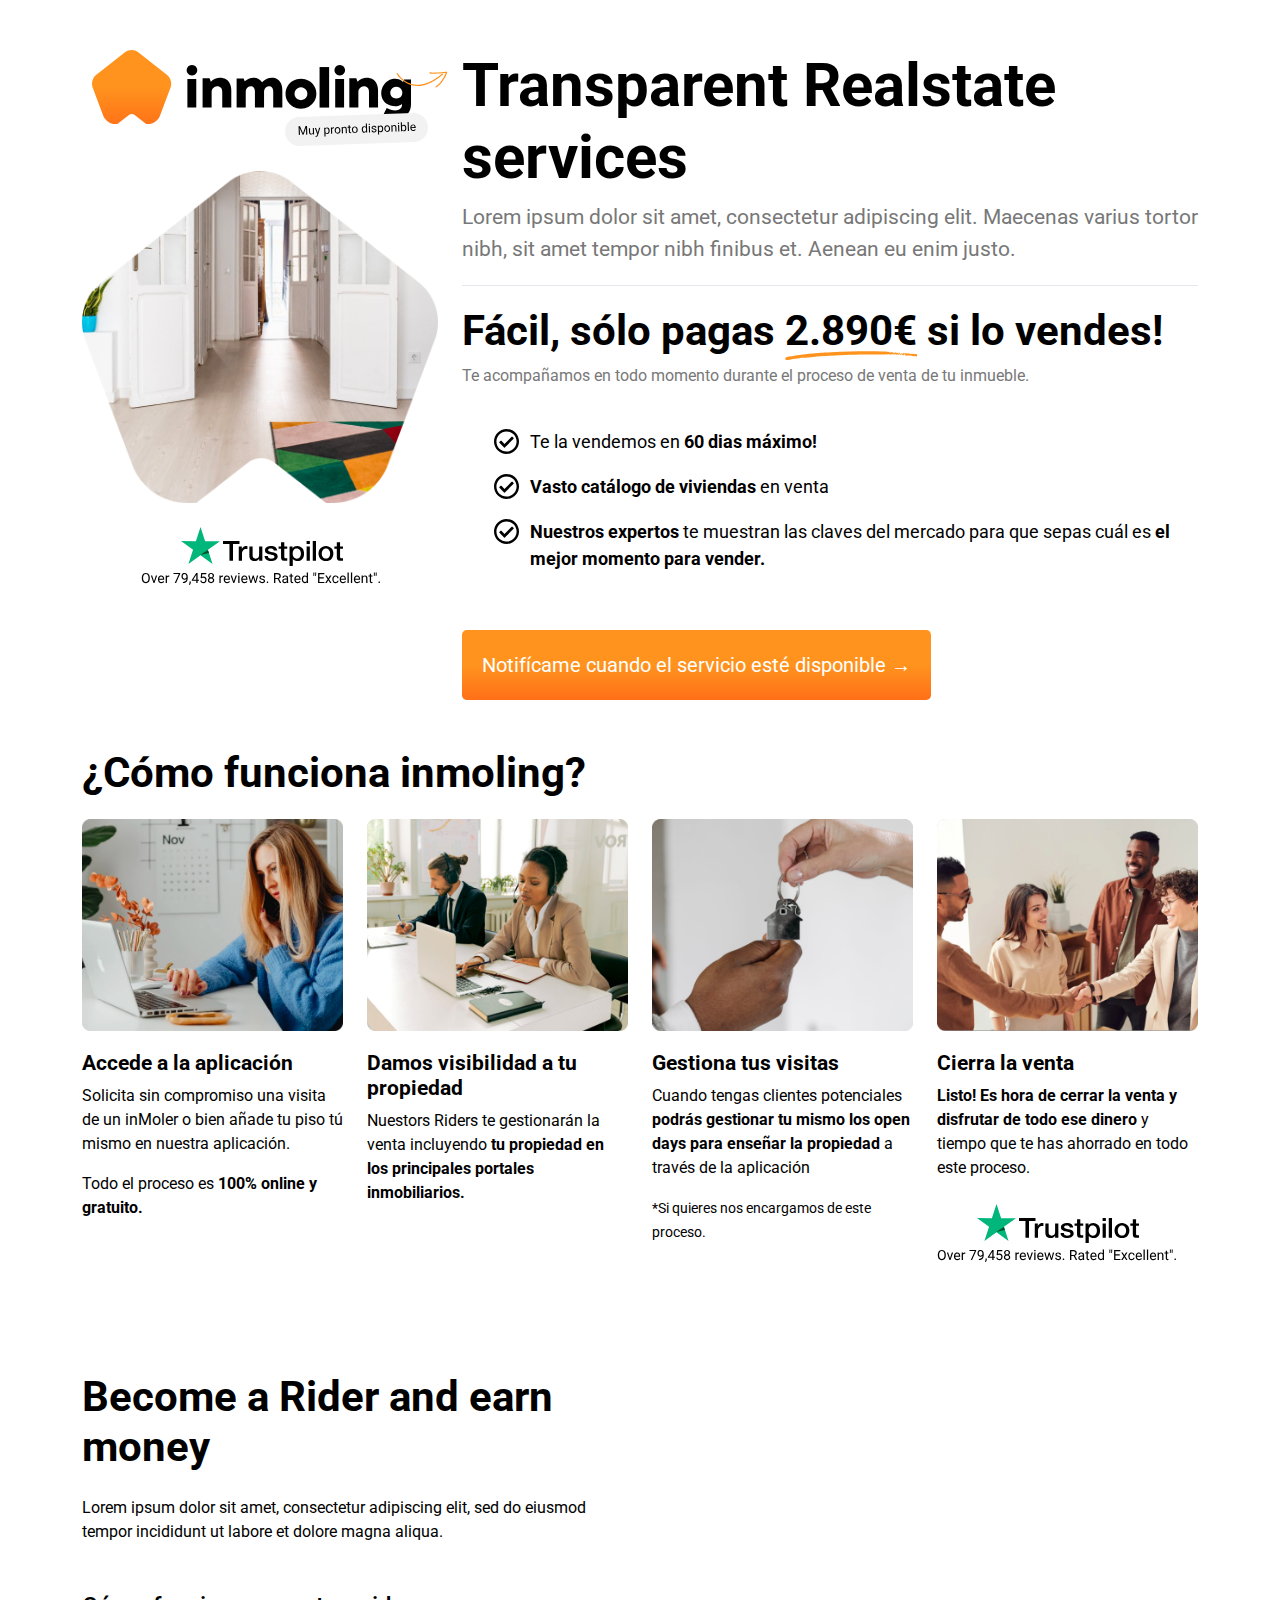
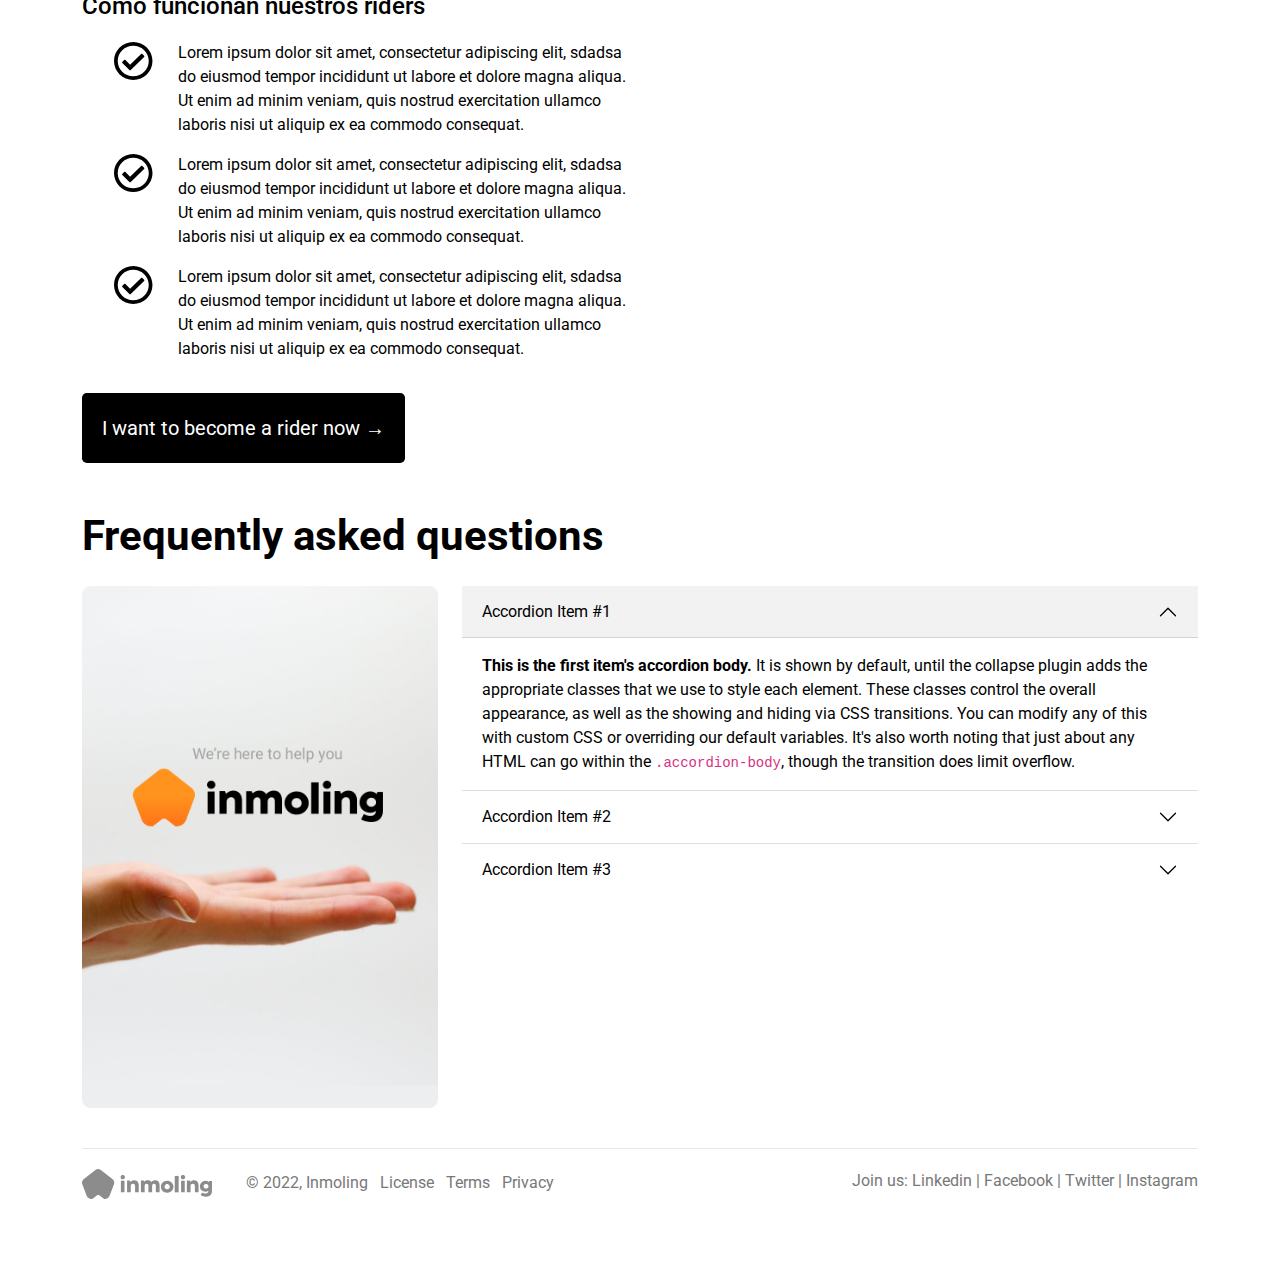
==== commit 740b38c8: "up" ====
--- a/inmoling/index.html
+++ b/inmoling/index.html
@@ -98,9 +98,9 @@
             <li>Lorem ipsum dolor sit amet, consectetur adipiscing elit, sdadsa do eiusmod tempor incididunt ut labore et dolore magna aliqua. Ut enim ad minim veniam, quis nostrud exercitation ullamco laboris nisi ut aliquip ex ea commodo consequat.</li>
             <li>Lorem ipsum dolor sit amet, consectetur adipiscing elit, sdadsa do eiusmod tempor incididunt ut labore et dolore magna aliqua. Ut enim ad minim veniam, quis nostrud exercitation ullamco laboris nisi ut aliquip ex ea commodo consequat.</li>
           </ul>
-          <div class="d-flex justify-content-center">
-            <button type="button" class="btn btn-primary btn-lg in-btn-primary" data-bs-toggle="modal" data-bs-target="#prelaunchModal" >I want to become a rider now →</button>
-          </div>
+          
+          <button type="button" class="btn btn-primary btn-lg in-btn-secondary" data-bs-toggle="modal" data-bs-target="#prelaunchModal" >I want to become a rider now →</button>
+          
         </div>
       </div>
       <div class="col-6">
--- a/inmoling/assets/css/inmoling_prelaunch.css
+++ b/inmoling/assets/css/inmoling_prelaunch.css
@@ -13,6 +13,19 @@
   background-image: linear-gradient(180deg, #FF991E 50%, #FFB317 100%) !important;
 }
 .in-btn-primary.btn-lg, .btn-group-lg > .in-btn-primary.btn {
+  padding: 20px;
+}
+
+.in-btn-secondary {
+  background-color: #000 !important;
+  color: #fff;
+  border-color: transparent !important;
+  border: none !important;
+}
+.in-btn-secondary:hover {
+  background-color: #333 !important;
+}
+.in-btn-secondary.btn-lg, .btn-group-lg > .in-btn-secondary.btn {
   padding: 20px;
 }
 
@@ -4410,7 +4423,7 @@
 }
 .accordion-button:not(.collapsed) {
   color: #000;
-  background-color: #E4E8EC;
+  background-color: #F2F2F2;
   box-shadow: inset 0 -1px 0 rgba(0, 0, 0, 0.125);
 }
 .accordion-button:not(.collapsed)::after {
@@ -10844,7 +10857,8 @@
   background-image: url(../img/bullet_check.svg);
   background-repeat: no-repeat;
   background-position: 0 1px;
-  padding-left: 2em;
+  background-size: 40px;
+  padding-left: 4em;
   padding-bottom: 1em;
 }
 
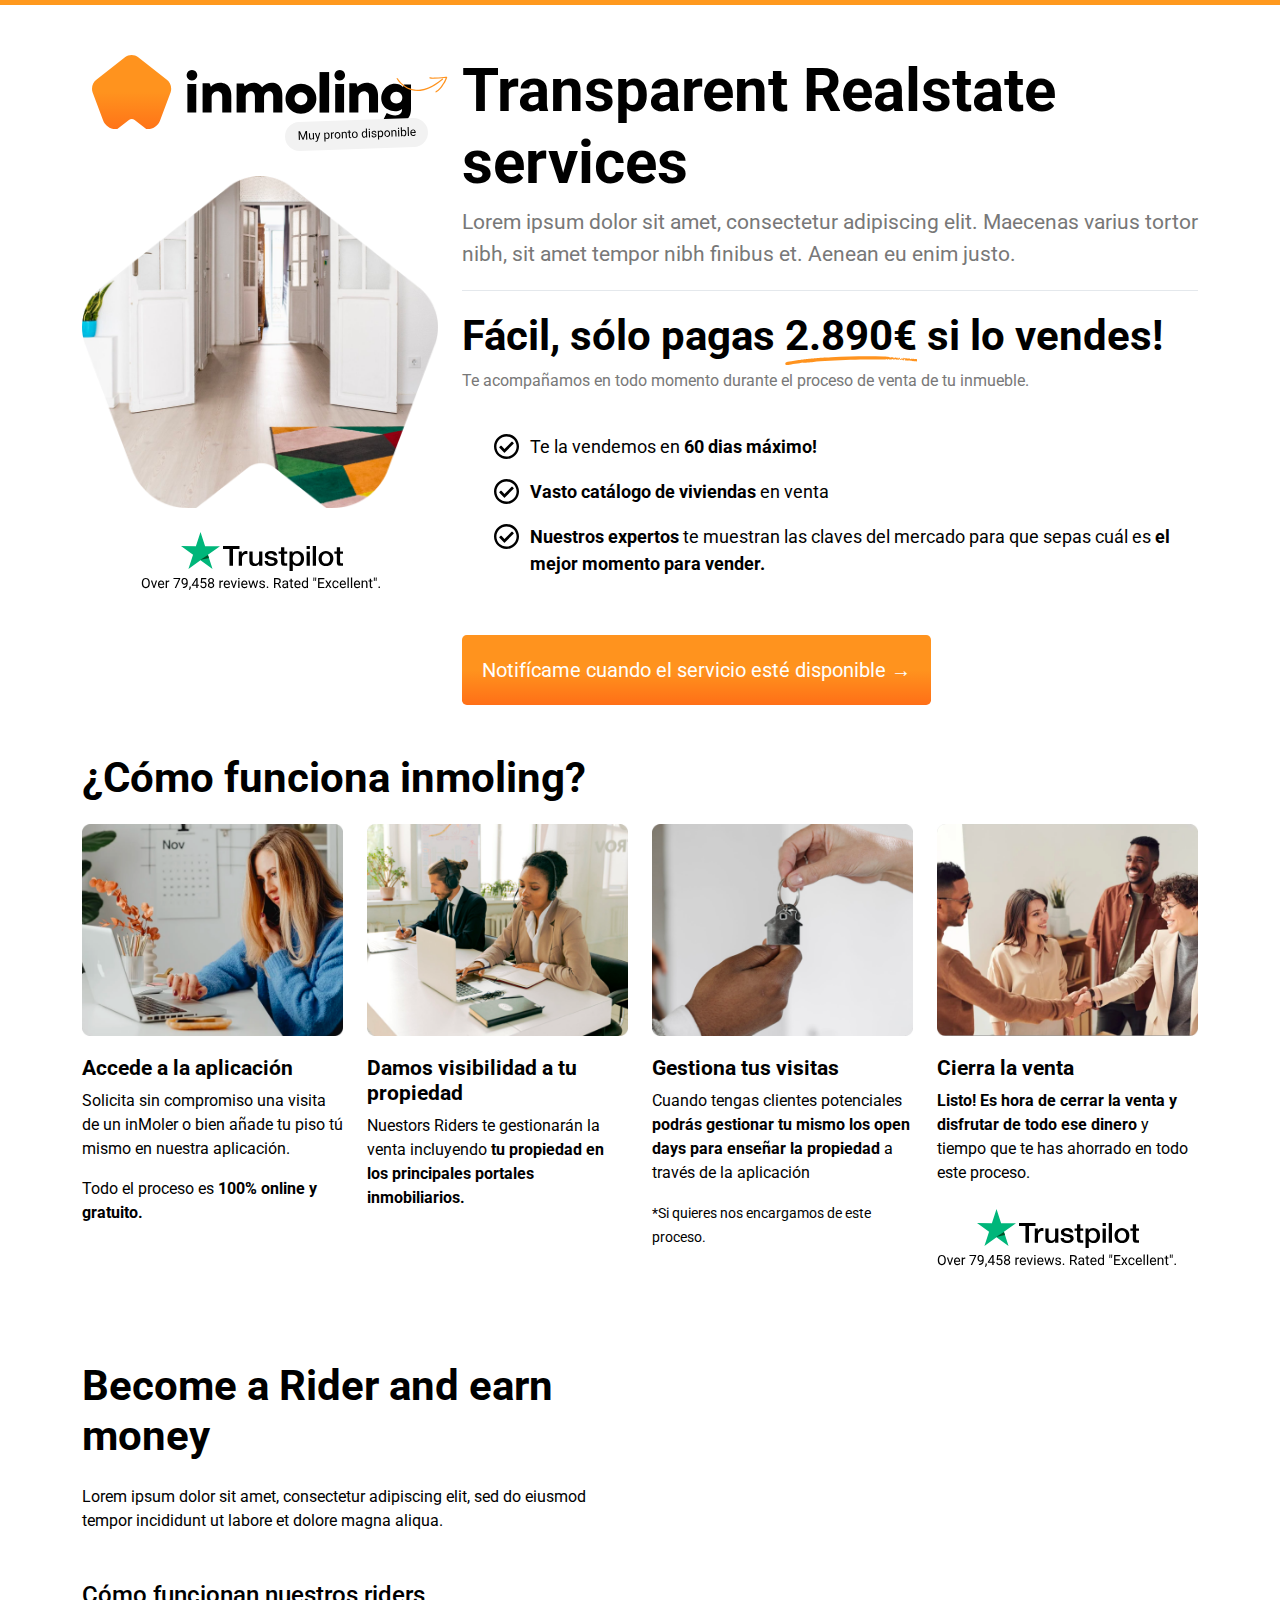
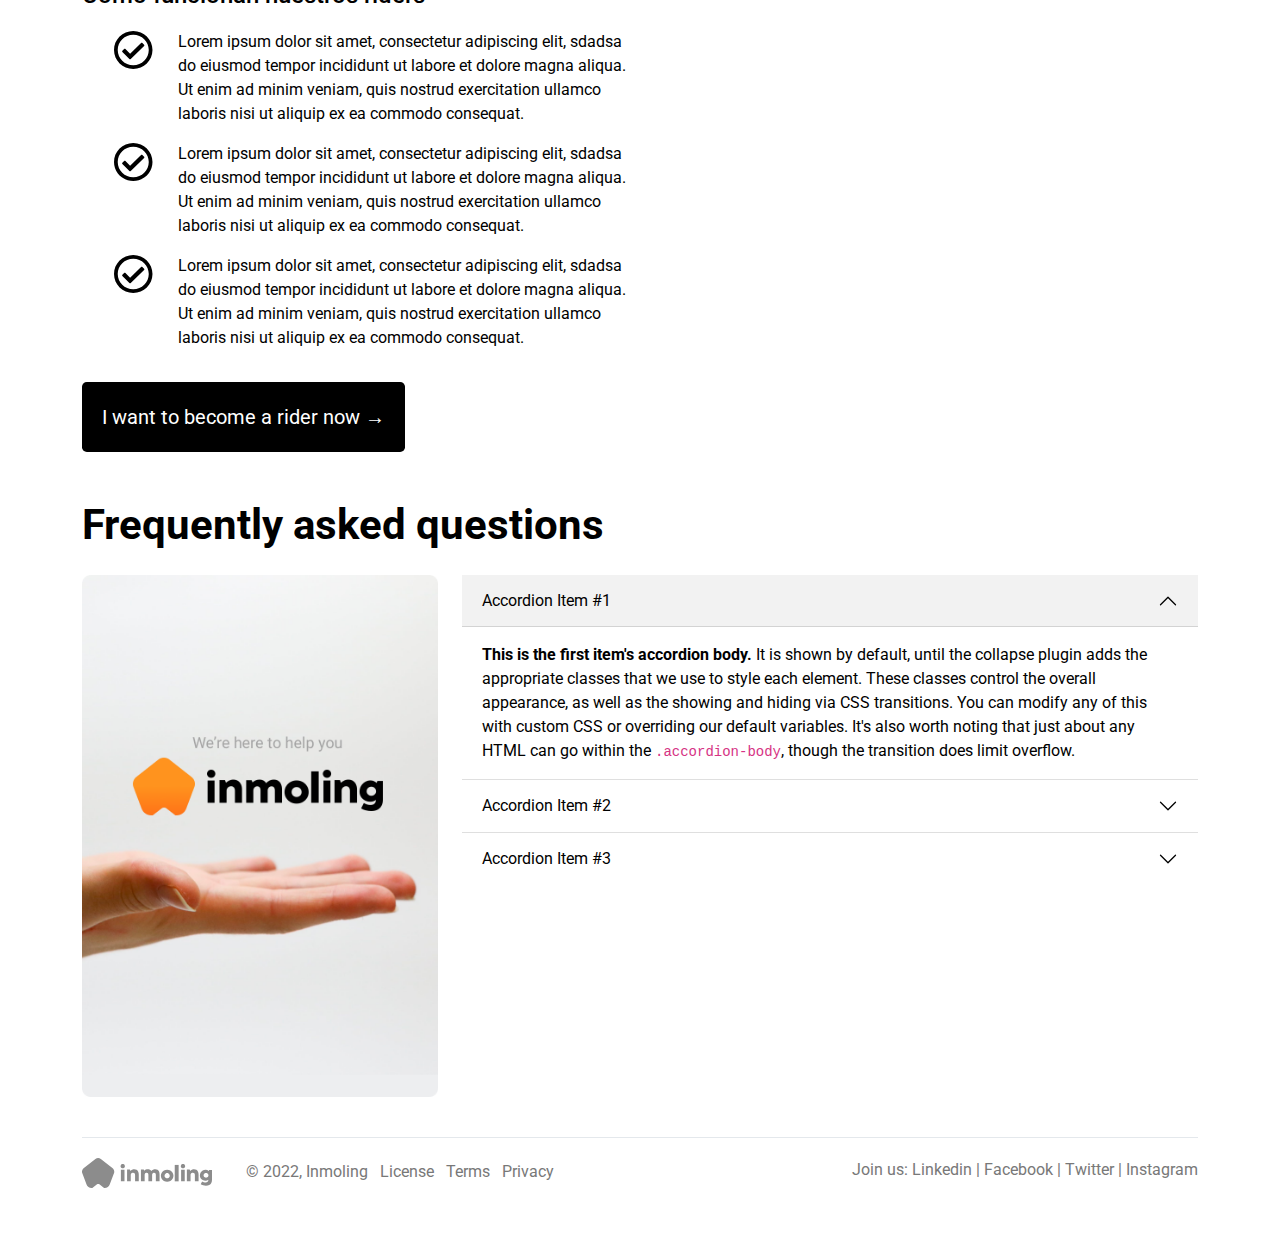
==== commit 1eac2080: "up" ====
--- a/inmoling/index.html
+++ b/inmoling/index.html
@@ -65,7 +65,7 @@
         <div class="how-it-works">
           <img src="assets/img/how_2.png" alt="" class="img-fluid wow fadeIn rounded-3">
           <h5>Damos visibilidad a tu propiedad</h5>
-          <p>Nuestors Riders te gestionarán la venta incluyendo <strong>tu propiedad en los principales portales inmobiliarios.</strong></p>
+          <p class="mb-0">Nuestors Riders te gestionarán la venta incluyendo <strong>tu propiedad en los principales portales inmobiliarios.</strong></p>
           <img src="assets/img/part.png" alt="" class="img-fluid rounded-3 wow fadeIn">
         </div>
       </div>
@@ -79,7 +79,10 @@
       </div>
       <div class="col-3">
         <div class="how-it-works">
-          <img src="assets/img/how_4.png" alt="" class="img-fluid wow fadeIn rounded-3">
+          <div class="deco">
+            <img src="assets/img/how_4.png" alt="" class="img-fluid wow fadeIn rounded-3">
+            <img src="assets/img/2x_glyph_love_deco.svg" alt="" class="love wow fadeIn" data-wow-delay="1s">
+          </div>
           <h5>Cierra la venta</h5>
           <p><strong>Listo! Es hora de cerrar la venta y disfrutar de todo ese dinero</strong> y tiempo que te has ahorrado en todo este proceso.</p>
           <img src="assets/img/trustpilot.svg" alt="" class="mt-2">
--- a/inmoling/assets/css/inmoling_prelaunch.css
+++ b/inmoling/assets/css/inmoling_prelaunch.css
@@ -1,6 +1,7 @@
 @charset "UTF-8";
 body {
   padding: 50px 0;
+  border-top: 5px solid #FF991E;
 }
 
 .in-btn-primary {
@@ -10848,6 +10849,15 @@
   font-size: 21px;
   font-weight: 700;
 }
+.how-it-works .deco {
+  position: relative;
+}
+.how-it-works .deco .love {
+  position: absolute;
+  bottom: -20px;
+  right: -40px;
+}
+
 .become-rider ul {
   margin-top: 20px;
 }
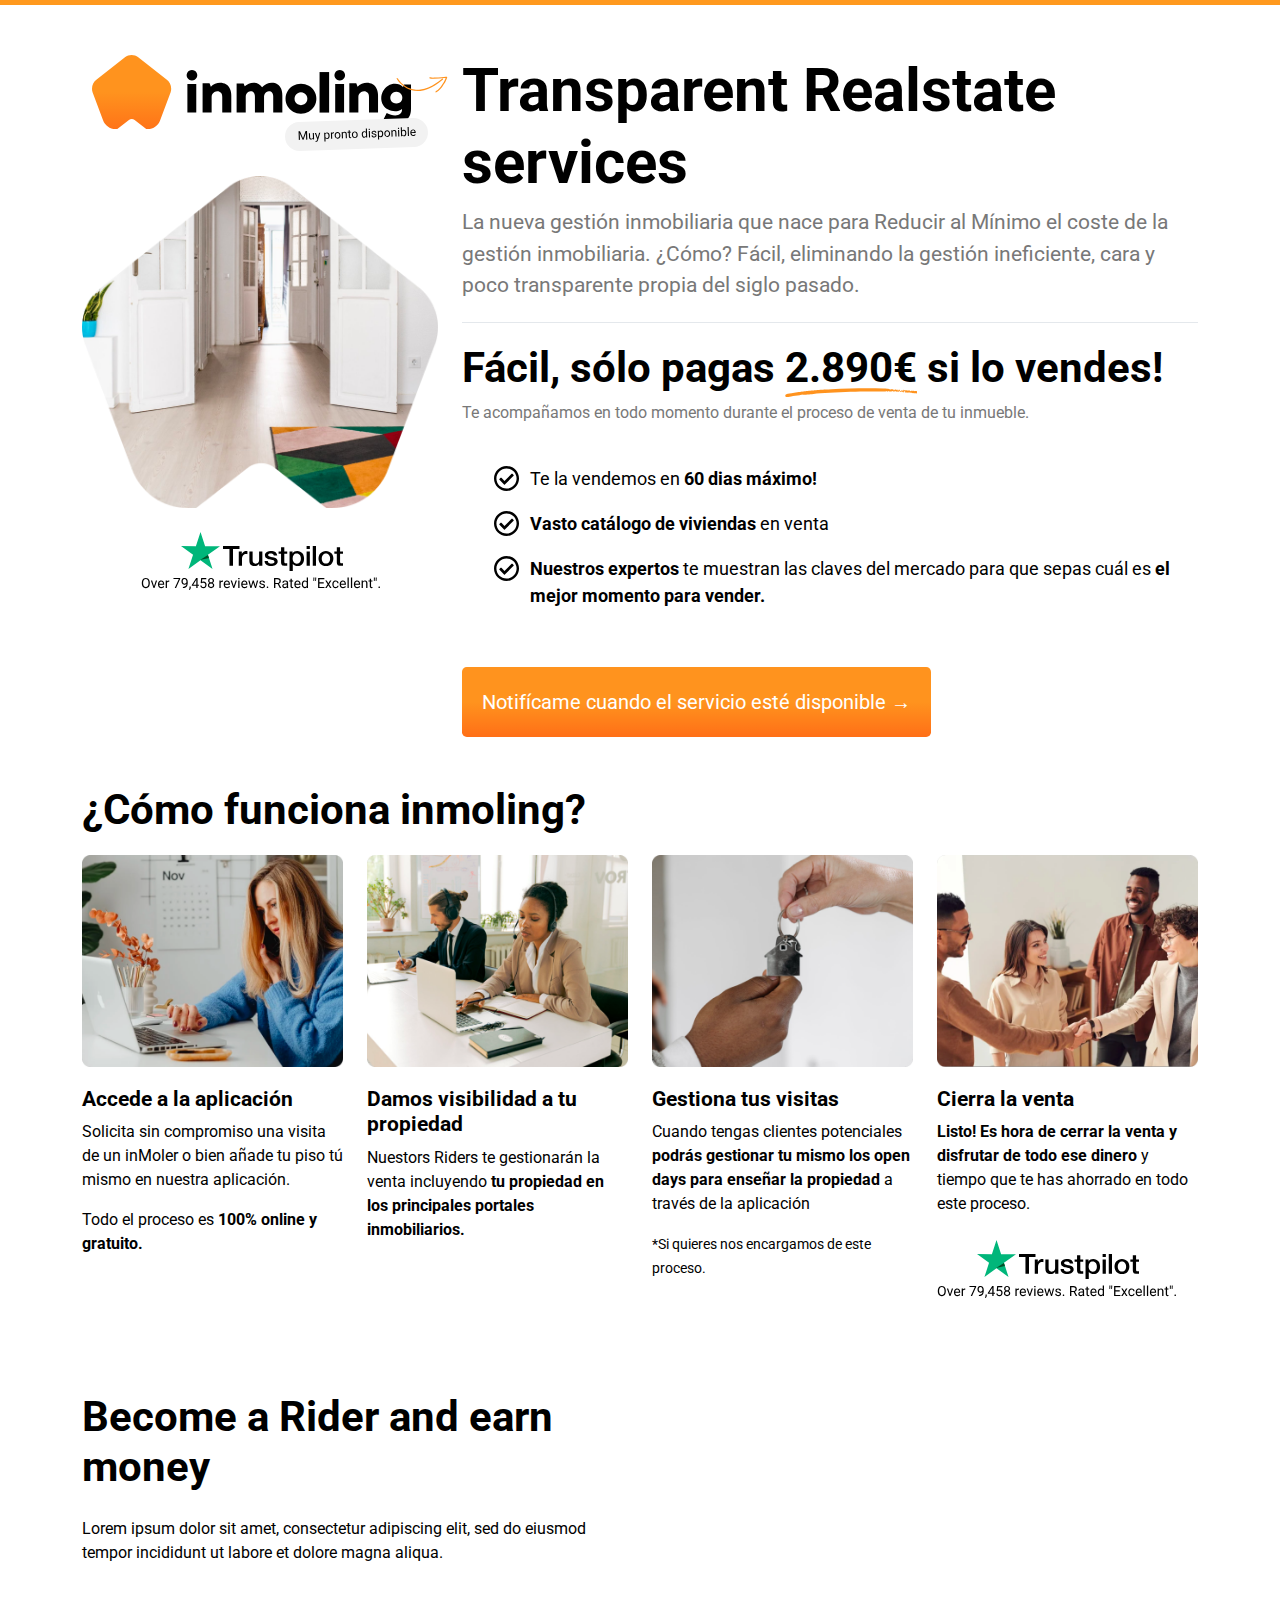
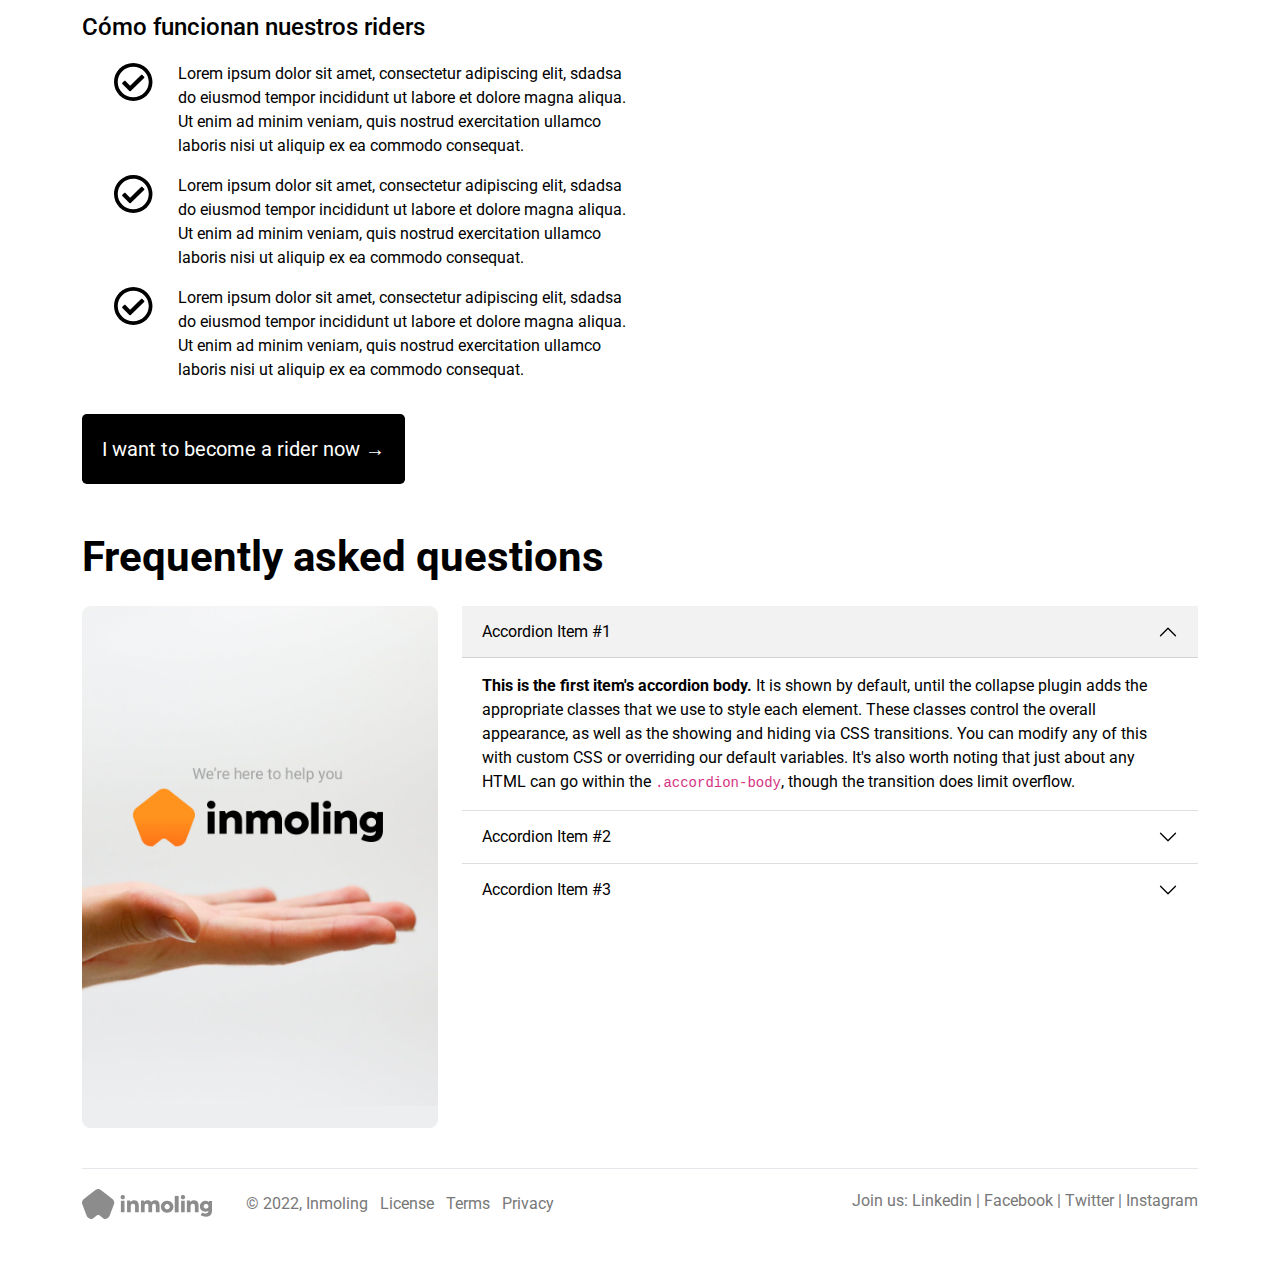
==== commit 3215b73e: "up" ====
--- a/inmoling/index.html
+++ b/inmoling/index.html
@@ -36,7 +36,7 @@
       <div class="col-8">
         <div class="hero-claim">
           <h1 class="wow fadeInRight">Transparent Realstate services</h1>
-          <p>Lorem ipsum dolor sit amet, consectetur adipiscing elit. Maecenas varius tortor nibh, sit amet tempor nibh finibus et. Aenean eu enim justo.</p>
+          <p>La nueva gestión inmobiliaria que nace para Reducir al Mínimo el coste de la gestión inmobiliaria. ¿Cómo? Fácil, eliminando la gestión ineficiente, cara y poco transparente propia del siglo pasado.</p>
         </div>
         <div class="hero-catcher">
           <h1>Fácil, sólo pagas <span class="underline">2.890€</span> si lo vendes!</h1>
